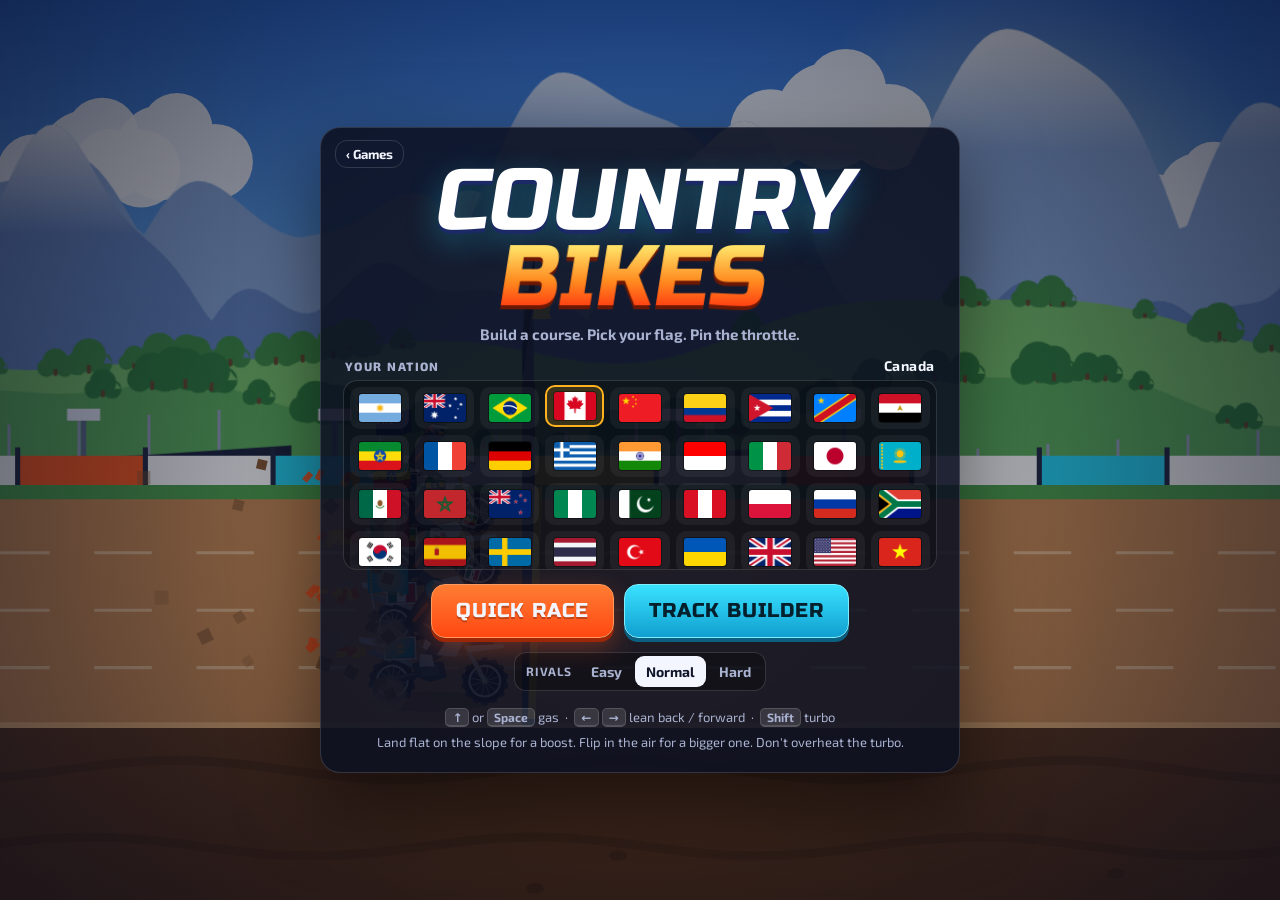
==== countrybikes/index.html @ b252766f "Add Country Bikes: build-your-own-course motocross racer New arcade game at /countrybikes, linked fr" ====
<!doctype html>
<html lang="en">
<head>
<meta charset="utf-8">
<meta name="viewport" content="width=device-width, initial-scale=1, viewport-fit=cover, user-scalable=no">
<title>Country Bikes</title>
<link rel="preconnect" href="https://fonts.googleapis.com">
<link rel="preconnect" href="https://fonts.gstatic.com" crossorigin>
<link href="https://fonts.googleapis.com/css2?family=Russo+One&family=Exo+2:wght@500;700;800&display=swap" rel="stylesheet">
<style>
:root{
  --ink:#f4f6ff; --muted:#a9b2d0; --panel:rgba(12,16,34,.88); --panel2:rgba(255,255,255,.07); --line:rgba(255,255,255,.14);
  --hot:#ff5a1f; --hot2:#ffb21e; --cyan:#26d6f5; --good:#39e08a; --bad:#ff4d6d;
  --display:'Russo One',Impact,'Arial Black',sans-serif; --body:'Exo 2',system-ui,-apple-system,'Segoe UI',sans-serif;
  color-scheme:dark;
}
*{box-sizing:border-box}
html,body{margin:0;height:100%;overflow:hidden;background:#0b1020;color:var(--ink);font-family:var(--body);
  -webkit-user-select:none;user-select:none;-webkit-tap-highlight-color:transparent;touch-action:none}
#game{position:fixed;left:0;top:0;width:100%;height:100%;display:block}
[hidden]{display:none!important}
button{font-family:inherit;color:inherit}
button:focus-visible,a:focus-visible,select:focus-visible{outline:3px solid var(--cyan);outline-offset:2px}
.screen{position:fixed;inset:0;z-index:10;display:flex;align-items:center;justify-content:center;
  padding:max(12px,env(safe-area-inset-top)) 12px max(12px,env(safe-area-inset-bottom))}
.card{background:var(--panel);border:1px solid var(--line);border-radius:20px;box-shadow:0 30px 80px rgba(0,0,0,.55)}
.btn{font:700 15px/1.1 var(--body);background:var(--panel2);border:1px solid var(--line);border-radius:12px;padding:10px 16px;
  cursor:pointer;transition:transform .08s ease,background .15s ease;white-space:nowrap;color:var(--ink);text-decoration:none;display:inline-flex;align-items:center;justify-content:center;gap:6px}
.btn:hover{background:rgba(255,255,255,.13)}
.btn:active{transform:translateY(2px)}
.btn:disabled{opacity:.4;cursor:default;transform:none}
.btn.hot{background:linear-gradient(180deg,#ff7d33,#ff4712);border-color:#ff9a5c;box-shadow:0 4px 0 #9c2608,0 10px 26px rgba(255,90,31,.35);
  font-family:var(--display);font-weight:400;letter-spacing:.05em;text-transform:uppercase;text-shadow:0 2px 0 rgba(0,0,0,.25)}
.btn.hot:active{box-shadow:0 1px 0 #9c2608}
.btn.cyan{background:linear-gradient(180deg,#39e2ff,#119fd0);border-color:#7feeff;box-shadow:0 4px 0 #0b5f80;font-family:var(--display);font-weight:400;letter-spacing:.05em;text-transform:uppercase;color:#04202c}
.btn.big{font-size:20px;padding:15px 24px;border-radius:14px}
.btn.ghost{background:transparent}
.seg{display:inline-flex;background:rgba(0,0,0,.3);border:1px solid var(--line);border-radius:12px;padding:3px;gap:2px;align-items:center}
.seg span{font-size:12px;color:var(--muted);padding:0 6px 0 8px;font-weight:700;text-transform:uppercase;letter-spacing:.08em}
.seg button{background:transparent;border:0;border-radius:9px;padding:7px 11px;font-weight:700;font-size:14px;cursor:pointer;color:var(--muted)}
.seg button[aria-pressed="true"]{background:var(--ink);color:#10152a}
kbd{font:700 12px var(--body);background:rgba(255,255,255,.12);border:1px solid var(--line);border-bottom-width:2px;border-radius:5px;padding:1px 6px}

/* ---------- title ---------- */
#title{background:radial-gradient(ellipse at 50% 60%,rgba(8,12,30,.15),rgba(8,12,30,.6))}
.tcard{width:min(640px,100%);max-height:100%;overflow:auto;padding:22px 22px 18px;position:relative}
.home{position:absolute;left:14px;top:12px;font-size:13px;padding:6px 10px}
.logo{font-family:var(--display);font-size:clamp(44px,10vw,86px);line-height:.88;transform:skew(-9deg);text-align:center;margin:14px 0 4px}
.logo .l1{display:block;color:#fff;text-shadow:0 4px 0 #1b2a66,0 10px 30px rgba(38,214,245,.35)}
.logo .l2{display:block;background:linear-gradient(180deg,#ffe066 10%,#ff8a1f 55%,#ff3d12 90%);-webkit-background-clip:text;background-clip:text;color:transparent;
  filter:drop-shadow(0 4px 0 #6d1804)}
.sub{text-align:center;color:var(--muted);font-weight:700;margin:10px 0 14px;font-size:15px}
.lbl{display:flex;justify-content:space-between;align-items:baseline;font-size:12px;letter-spacing:.12em;text-transform:uppercase;color:var(--muted);font-weight:800;margin:6px 2px}
.lbl b{color:var(--ink);letter-spacing:.04em;font-size:14px;text-transform:none}
.nations{display:grid;grid-template-columns:repeat(auto-fill,minmax(54px,1fr));gap:6px;max-height:min(24vh,190px);overflow:auto;padding:6px;
  background:rgba(0,0,0,.28);border-radius:14px;border:1px solid var(--line)}
.nat{border:2px solid transparent;background:rgba(255,255,255,.05);border-radius:10px;padding:5px 0;cursor:pointer;display:grid;place-items:center}
.nat img{width:42px;height:28px;border-radius:3px;box-shadow:0 0 0 1px rgba(0,0,0,.4);display:block}
.nat[aria-pressed="true"]{border-color:var(--hot2);background:rgba(255,178,30,.18);transform:translateY(-2px)}
.row{display:flex;gap:10px;justify-content:center;flex-wrap:wrap;margin-top:14px;align-items:center}
.keys{text-align:center;color:var(--muted);font-size:13px;margin:14px 0 0;line-height:1.9}

/* ---------- editor ---------- */
#editor{background:linear-gradient(180deg,#0e1430,#0a0e22);display:flex;flex-direction:column;align-items:stretch;justify-content:flex-start;gap:10px}
.ed-top{display:flex;align-items:center;gap:10px;flex-wrap:wrap}
.ed-top h2{font-family:var(--display);font-weight:400;font-size:22px;margin:0 6px;transform:skew(-8deg);letter-spacing:.03em}
.spacer{flex:1}
.ed-view{position:relative;border-radius:16px;overflow:hidden;border:1px solid var(--line);flex:0 0 auto;height:clamp(150px,34vh,300px);background:#10183a}
#edCanvas{width:100%;height:100%;display:block;touch-action:none;cursor:grab}
.ed-info{position:absolute;left:10px;bottom:8px;right:10px;font-size:13px;color:#dfe6ff;font-weight:700;text-shadow:0 1px 2px #000;pointer-events:none}
.ed-tools{display:flex;gap:8px;flex-wrap:wrap;align-items:center}
.ed-tools .btn{padding:8px 12px;font-size:14px}
.ed-tools select{font:700 14px var(--body);background:#1a2246;color:var(--ink);border:1px solid var(--line);border-radius:12px;padding:8px 10px}
.palette{flex:1;overflow:auto;display:grid;grid-template-columns:repeat(auto-fill,minmax(122px,1fr));gap:8px;align-content:start;padding-bottom:8px}
.pc{background:rgba(255,255,255,.05);border:1px solid var(--line);border-radius:14px;padding:6px 6px 8px;cursor:pointer;text-align:left;display:flex;flex-direction:column;gap:3px;transition:transform .08s,background .15s}
.pc:hover{background:rgba(255,255,255,.1)}
.pc:active{transform:scale(.97)}
.pc:disabled{opacity:.35;cursor:not-allowed}
.pc canvas{width:100%;height:52px;border-radius:9px;background:linear-gradient(180deg,#6cc3ff,#bfe6ff);display:block}
.pc b{font-size:14px;margin-left:3px}
.pc i{font-style:normal;font-size:11px;color:var(--muted);margin-left:3px;font-weight:700;text-transform:uppercase;letter-spacing:.06em}
.pc i.warn{color:var(--hot2)}

/* ---------- HUD ---------- */
#hud{position:fixed;inset:0;z-index:5;pointer-events:none;font-family:var(--display)}
.hud-l{position:absolute;left:max(14px,env(safe-area-inset-left));top:max(10px,env(safe-area-inset-top));text-shadow:0 3px 0 rgba(0,0,0,.35)}
.pos{font-size:54px;line-height:.9;transform:skew(-8deg);color:#fff}
.pos sup{font-size:24px;margin-left:2px}
.pos small{font-size:20px;color:#dfe6ff;margin-left:4px}
.lapt{font-size:16px;color:var(--hot2);margin-top:4px;letter-spacing:.06em}
.time{font-size:22px;color:#fff;font-variant-numeric:tabular-nums;margin-top:2px}
.hud-c{position:absolute;left:50%;transform:translateX(-50%);top:max(14px,env(safe-area-inset-top));width:min(46vw,520px)}
.prog{position:relative;height:10px;border-radius:999px;background:rgba(0,0,0,.35);box-shadow:inset 0 0 0 2px rgba(255,255,255,.35)}
.prog i{position:absolute;top:50%;width:26px;height:18px;margin:-9px 0 0 -13px;border-radius:3px;box-shadow:0 0 0 2px #fff,0 3px 6px rgba(0,0,0,.4);background-size:cover}
.prog i.me{width:32px;height:22px;margin:-11px 0 0 -16px;box-shadow:0 0 0 3px var(--hot2),0 3px 8px rgba(0,0,0,.5);z-index:2}
.prog .lapmk{position:absolute;top:-4px;bottom:-4px;width:2px;background:rgba(255,255,255,.55)}
.hud-r{position:absolute;right:max(12px,env(safe-area-inset-right));top:max(10px,env(safe-area-inset-top));display:flex;gap:8px;pointer-events:auto}
.ibtn{width:46px;height:46px;border-radius:14px;border:1px solid var(--line);background:rgba(10,14,30,.6);font:400 18px var(--display);cursor:pointer;display:grid;place-items:center}
.hud-b{position:absolute;left:50%;transform:translateX(-50%);bottom:max(12px,env(safe-area-inset-bottom));display:flex;gap:16px;align-items:flex-end;text-shadow:0 3px 0 rgba(0,0,0,.35)}
.speed{font-size:16px;color:#dfe6ff;text-align:right;min-width:120px}
.speed b{font-size:40px;color:#fff;font-weight:400;font-variant-numeric:tabular-nums}
.heat{width:170px;padding-bottom:8px}
.heat span{font-size:12px;letter-spacing:.12em;color:#dfe6ff}
.heat .bar{height:12px;border-radius:999px;background:rgba(0,0,0,.4);box-shadow:inset 0 0 0 2px rgba(255,255,255,.3);overflow:hidden;margin-top:3px}
.heat .bar i{display:block;height:100%;width:0;background:linear-gradient(90deg,#39e08a,#ffd23f 60%,#ff3d12);border-radius:999px}
.heat.hot span{color:var(--bad)}
#touch{position:fixed;inset:0;z-index:6;pointer-events:none}
#touch .tl,#touch .tr{position:absolute;bottom:max(16px,env(safe-area-inset-bottom));display:flex;gap:12px;pointer-events:auto}
#touch .tl{left:max(14px,env(safe-area-inset-left))}
#touch .tr{right:max(14px,env(safe-area-inset-right));align-items:flex-end}
.tbtn{width:78px;height:78px;border-radius:50%;border:2px solid rgba(255,255,255,.4);background:rgba(10,14,30,.45);font:400 26px var(--display);color:#fff;
  touch-action:none;display:grid;place-items:center;-webkit-user-select:none;user-select:none}
.tbtn.on{background:rgba(255,255,255,.3);transform:scale(.95)}
.tbtn.gas{width:104px;height:104px;background:rgba(255,90,31,.55);border-color:#ffb58f;font-size:20px}
.tbtn.turbo{font-size:13px;background:rgba(38,214,245,.35);border-color:#9ef0ff}
.tbtn.gas.on{background:rgba(255,90,31,.85)}
@media (max-width:640px){body.touch .hud-b{bottom:auto;top:calc(max(10px,env(safe-area-inset-top)) + 96px)}}
#count{position:fixed;inset:0;z-index:7;display:grid;place-items:center;pointer-events:none}
#count .lights{display:flex;gap:14px;padding:14px 18px;border-radius:20px;background:rgba(8,10,20,.75);border:2px solid rgba(255,255,255,.2)}
#count .lights i{width:46px;height:46px;border-radius:50%;background:#2a1010;box-shadow:inset 0 -6px 0 rgba(0,0,0,.35)}
#count .lights i.r{background:#ff3140;box-shadow:0 0 26px #ff3140,inset 0 -6px 0 rgba(0,0,0,.2)}
#count .lights i.g{background:#39ff7a;box-shadow:0 0 30px #39ff7a,inset 0 -6px 0 rgba(0,0,0,.2)}
#count .go{font-family:var(--display);font-size:clamp(70px,16vw,150px);color:#fff;transform:skew(-9deg);text-shadow:0 6px 0 #0a7a39,0 0 40px rgba(57,255,122,.6);animation:pop .9s ease forwards}
@keyframes pop{0%{transform:skew(-9deg) scale(.5);opacity:0}20%{transform:skew(-9deg) scale(1.15);opacity:1}70%{opacity:1}100%{transform:skew(-9deg) scale(1.3);opacity:0}}
#toast{position:fixed;left:50%;top:26%;z-index:8;transform:translate(-50%,-50%);pointer-events:none;text-align:center;font-family:var(--display)}
#toast div{font-size:clamp(26px,5vw,44px);transform:skew(-9deg);color:#fff;text-shadow:0 4px 0 rgba(0,0,0,.35);animation:toast 1.5s ease forwards;white-space:nowrap}
#toast div small{display:block;font-size:.5em;color:var(--hot2)}
@keyframes toast{0%{opacity:0;transform:skew(-9deg) translateY(16px) scale(.8)}12%{opacity:1;transform:skew(-9deg) translateY(0) scale(1.06)}20%{transform:skew(-9deg) scale(1)}75%{opacity:1}100%{opacity:0;transform:skew(-9deg) translateY(-24px)}}
#msg{position:fixed;left:50%;bottom:max(18px,env(safe-area-inset-bottom));transform:translateX(-50%);z-index:30;background:rgba(10,14,30,.92);border:1px solid var(--line);border-radius:12px;padding:10px 16px;font-weight:700;font-size:14px;pointer-events:none;opacity:0;transition:opacity .2s;max-width:92vw;text-align:center}
#msg.show{opacity:1}

/* ---------- results / pause ---------- */
#results,#pause{background:rgba(6,9,22,.55)}
.rcard{width:min(520px,100%);padding:20px;max-height:100%;overflow:auto}
.rcard h2{font-family:var(--display);font-weight:400;font-size:clamp(34px,7vw,52px);margin:4px 0 2px;text-align:center;transform:skew(-9deg)}
.rcard .rs{text-align:center;color:var(--muted);font-weight:700;margin:0 0 12px}
.rl{list-style:none;margin:0;padding:0;display:flex;flex-direction:column;gap:6px}
.rl li{display:grid;grid-template-columns:40px 48px 1fr auto;gap:10px;align-items:center;padding:8px 12px;border-radius:12px;background:rgba(255,255,255,.05);font-weight:700}
.rl li.me{background:rgba(255,178,30,.18);box-shadow:inset 0 0 0 2px var(--hot2)}
.rl .p{font-family:var(--display);font-size:24px;text-align:center}
.rl img{width:44px;height:29px;border-radius:3px}
.rl .t{font-variant-numeric:tabular-nums;color:#dfe6ff}
.best{text-align:center;margin-top:10px;color:var(--hot2);font-weight:800}
.rotate{position:fixed;left:50%;top:40%;transform:translate(-50%,-50%);z-index:4;background:rgba(10,14,30,.8);padding:10px 14px;border-radius:12px;font-weight:700;font-size:14px;pointer-events:none;animation:fade 5s ease forwards}
@keyframes fade{0%,70%{opacity:1}100%{opacity:0}}
@media (max-width:640px){
  .pos{font-size:40px} .time{font-size:17px} .speed b{font-size:28px} .speed{min-width:80px;font-size:13px} .heat{width:110px}
  .hud-c{width:40vw}
  .tbtn{width:66px;height:66px;font-size:22px} .tbtn.gas{width:88px;height:88px}
}
@media (prefers-reduced-motion:reduce){#toast div,#count .go{animation-duration:.01s}}
@media (max-height:520px){
  #editor{gap:6px}
  .ed-top .btn{padding:7px 12px;font-size:14px} .ed-top h2{font-size:17px} .seg button{padding:5px 9px}
  .ed-view{height:118px}
  .ed-tools{flex-wrap:nowrap;overflow-x:auto;scrollbar-width:none} .ed-tools .btn,.ed-tools select{padding:6px 10px;font-size:13px;flex:0 0 auto} .ed-tools .spacer{display:none}
  .palette{grid-template-columns:repeat(auto-fill,minmax(104px,1fr));gap:6px} .pc canvas{height:36px} .pc b{font-size:13px}
  .tcard{padding:14px 16px} .logo{font-size:48px;margin-top:4px} .sub{margin:6px 0 8px} .nations{max-height:92px} .row{margin-top:10px} .btn.big{font-size:17px;padding:11px 18px} .keys{display:none}
}
</style>
</head>
<body>
<canvas id="game" aria-label="Country Bikes race view"></canvas>

<div id="title" class="screen">
  <div class="tcard card">
    <a class="btn ghost home" href="../">‹ Games</a>
    <div class="logo"><span class="l1">COUNTRY</span><span class="l2">BIKES</span></div>
    <p class="sub">Build a course. Pick your flag. Pin the throttle.</p>
    <div class="lbl">Your nation <b id="natName"></b></div>
    <div class="nations" id="natGrid" role="group" aria-label="Choose your nation"></div>
    <div class="row">
      <button class="btn hot big" id="bQuick">Quick race</button>
      <button class="btn cyan big" id="bBuild">Track builder</button>
    </div>
    <div class="row">
      <div class="seg" id="diffSeg" role="group" aria-label="Rival skill"><span>Rivals</span><button data-v="0">Easy</button><button data-v="1">Normal</button><button data-v="2">Hard</button></div>
      <button class="btn" id="bShared" hidden>Race shared track</button>
    </div>
    <p class="keys"><kbd>↑</kbd> or <kbd>Space</kbd> gas &nbsp;·&nbsp; <kbd>←</kbd> <kbd>→</kbd> lean back / forward &nbsp;·&nbsp; <kbd>Shift</kbd> turbo<br>Land flat on the slope for a boost. Flip in the air for a bigger one. Don't overheat the turbo.</p>
  </div>
</div>

<div id="editor" class="screen" hidden>
  <div class="ed-top">
    <button class="btn" id="edBack">‹ Menu</button>
    <h2>TRACK BUILDER</h2>
    <div class="spacer"></div>
    <div class="seg" id="lapSeg" role="group" aria-label="Laps"><span>Laps</span><button data-v="1">1</button><button data-v="2">2</button><button data-v="3">3</button></div>
    <button class="btn hot" id="edRace">Race ▶</button>
  </div>
  <div class="ed-view"><canvas id="edCanvas" aria-label="Track preview. Tap a piece to select it."></canvas><div class="ed-info" id="edInfo"></div></div>
  <div class="ed-tools">
    <button class="btn" id="tL" aria-label="Move piece left">◀ Move</button>
    <button class="btn" id="tR" aria-label="Move piece right">Move ▶</button>
    <button class="btn" id="tDup">Duplicate</button>
    <button class="btn" id="tDel">Delete</button>
    <button class="btn" id="tClear">Clear</button>
    <div class="spacer"></div>
    <select id="tPreset" aria-label="Load a preset track"><option value="">Load preset…</option></select>
    <button class="btn" id="tRand">🎲 Random</button>
    <button class="btn" id="tShare">🔗 Share</button>
  </div>
  <div class="palette" id="palette" aria-label="Track pieces. Tap to add."></div>
</div>

<div id="hud" hidden>
  <div class="hud-l">
    <div class="pos"><b id="hPos">1</b><sup id="hSuf">st</sup><small>/4</small></div>
    <div class="lapt" id="hLap">LAP 1/2</div>
    <div class="time" id="hTime">0:00.00</div>
  </div>
  <div class="hud-c"><div class="prog" id="hProg"></div></div>
  <div class="hud-r">
    <button class="ibtn" id="bMusic" aria-label="Music on or off">♪</button>
    <button class="ibtn" id="bPause" aria-label="Pause">II</button>
  </div>
  <div class="hud-b">
    <div class="speed"><b id="hSpd">0</b> km/h</div>
    <div class="heat" id="hHeatBox"><span id="hHeatTxt">TURBO</span><div class="bar"><i id="hHeat"></i></div></div>
  </div>
</div>
<div id="touch" hidden>
  <div class="tl"><button class="tbtn" data-k="back" aria-label="Lean back">⟲</button><button class="tbtn" data-k="fwd" aria-label="Lean forward">⟳</button></div>
  <div class="tr"><button class="tbtn turbo" data-k="turbo">TURBO</button><button class="tbtn gas" data-k="gas">GAS</button></div>
</div>
<div id="count" hidden></div>
<div id="toast" aria-live="polite"></div>
<div id="msg" role="status"></div>
<div class="rotate" id="rotate" hidden>Turn your phone sideways for a bigger view</div>

<div id="results" class="screen" hidden>
  <div class="rcard card">
    <h2 id="rTitle">1st place!</h2>
    <p class="rs" id="rSub"></p>
    <ol class="rl" id="rList"></ol>
    <div class="best" id="rBest"></div>
    <div class="row">
      <button class="btn hot" id="rAgain">Race again</button>
      <button class="btn cyan" id="rEdit">Edit track</button>
      <button class="btn" id="rNew">New random track</button>
      <button class="btn ghost" id="rMenu">Menu</button>
    </div>
  </div>
</div>
<div id="pause" class="screen" hidden>
  <div class="rcard card">
    <h2>Paused</h2>
    <div class="row">
      <button class="btn hot" id="pResume">Resume</button>
      <button class="btn" id="pRestart">Restart</button>
      <button class="btn cyan" id="pEdit">Edit track</button>
      <button class="btn ghost" id="pMenu">Menu</button>
    </div>
    <p class="keys"><kbd>↑</kbd>/<kbd>Space</kbd> gas · <kbd>←</kbd><kbd>→</kbd> lean · <kbd>Shift</kbd> turbo · <kbd>R</kbd> restart · <kbd>Esc</kbd> pause</p>
  </div>
</div>

<script>
(function(){
'use strict';
const $=s=>document.querySelector(s);
const clamp=(v,a,b)=>v<a?a:v>b?b:v;
const lerp=(a,b,t)=>a+(b-a)*t;
const TAU=Math.PI*2;
const wrapA=a=>{a=(a+Math.PI)%TAU;if(a<0)a+=TAU;return a-Math.PI;};
const smooth=t=>t<=0?0:t>=1?1:t*t*(3-2*t);
function mulberry(a){return function(){a|=0;a=a+0x6D2B79F5|0;let t=Math.imul(a^a>>>15,1|a);t=t+Math.imul(t^t>>>7,61|t)^t;return((t^t>>>14)>>>0)/4294967296;};}
const store={get(k,d){try{const v=localStorage.getItem(k);return v==null?d:JSON.parse(v);}catch(e){return d;}},set(k,v){try{localStorage.setItem(k,JSON.stringify(v));}catch(e){}}};

/* =====================================================================
   FLAGS
   ===================================================================== */
const FW=180, FH=120;
function hs(c,w,h,cols,rat){rat=rat||cols.map(()=>1);const t=rat.reduce((a,b)=>a+b,0);let y=0;cols.forEach((col,i)=>{const hh=h*rat[i]/t;c.fillStyle=col;c.fillRect(0,Math.floor(y),w,Math.ceil(hh)+1);y+=hh;});}
function vs(c,w,h,cols,rat){rat=rat||cols.map(()=>1);const t=rat.reduce((a,b)=>a+b,0);let x=0;cols.forEach((col,i)=>{const ww=w*rat[i]/t;c.fillStyle=col;c.fillRect(Math.floor(x),0,Math.ceil(ww)+1,h);x+=ww;});}
function star(c,cx,cy,r,col,pts=5,inner=0.382,rot=-Math.PI/2){c.beginPath();for(let i=0;i<pts*2;i++){const rr=i%2?r*inner:r;const a=rot+i*Math.PI/pts;c.lineTo(cx+Math.cos(a)*rr,cy+Math.sin(a)*rr);}c.closePath();c.fillStyle=col;c.fill();}
function circ(c,x,y,r,col){c.beginPath();c.arc(x,y,r,0,Math.PI*2);c.fillStyle=col;c.fill();}
function line(c,x1,y1,x2,y2){c.beginPath();c.moveTo(x1,y1);c.lineTo(x2,y2);c.stroke();}
function poly(c,pts,col){c.beginPath();pts.forEach((p,i)=>i?c.lineTo(p[0],p[1]):c.moveTo(p[0],p[1]));c.closePath();c.fillStyle=col;c.fill();}
function pentagram(c,cx,cy,r,col,lw){const v=[];for(let k=0;k<5;k++){const a=-Math.PI/2+k*2*Math.PI/5;v.push([cx+Math.cos(a)*r,cy+Math.sin(a)*r]);}c.beginPath();[0,2,4,1,3].forEach((i,j)=>j?c.lineTo(v[i][0],v[i][1]):c.moveTo(v[i][0],v[i][1]));c.closePath();c.strokeStyle=col;c.lineWidth=lw;c.lineJoin='miter';c.stroke();}
function uj(c,w,h){
  c.save();c.beginPath();c.rect(0,0,w,h);c.clip();
  c.fillStyle='#012169';c.fillRect(0,0,w,h);c.lineCap='butt';
  c.strokeStyle='#fff';c.lineWidth=h*0.2;line(c,0,0,w,h);line(c,w,0,0,h);
  c.strokeStyle='#c8102e';c.lineWidth=h*0.067;line(c,0,0,w,h);line(c,w,0,0,h);
  c.fillStyle='#fff';c.fillRect(w/2-h/6,0,h/3,h);c.fillRect(0,h/2-h/6,w,h/3);
  c.fillStyle='#c8102e';c.fillRect(w/2-h/10,0,h/5,h);c.fillRect(0,h/2-h/10,w,h/5);
  c.restore();
}
const MAPLE=[[0,-1],[.12,-.78],[.28,-.84],[.22,-.4],[.44,-.62],[.5,-.5],[.72,-.56],[.64,-.3],[.86,-.22],[.5,.12],[.58,.3],[.08,.24],[.06,.7],[-.06,.7],[-.08,.24],[-.58,.3],[-.5,.12],[-.86,-.22],[-.64,-.3],[-.72,-.56],[-.5,-.5],[-.44,-.62],[-.22,-.4],[-.28,-.84],[-.12,-.78]];
const FLAGS={
  ca:(c,w,h)=>{vs(c,w,h,['#d80621','#fff','#d80621'],[1,2,1]);poly(c,MAPLE.map(p=>[w/2+p[0]*h*.36,h*.5+p[1]*h*.36]),'#d80621');},
  us:(c,w,h)=>{for(let i=0;i<13;i++){c.fillStyle=i%2?'#fff':'#b22234';c.fillRect(0,Math.floor(i*h/13),w,Math.ceil(h/13)+1);}
    const cw=w*.4,ch=h*7/13;c.fillStyle='#3c3b6e';c.fillRect(0,0,cw,ch);
    for(let r=0;r<9;r++){const n=r%2?5:6;for(let k=0;k<n;k++){const x=cw*((r%2?k+1:k+.5)/6);const y=ch*(r+1)/10;star(c,x,y,2.6,'#fff');}}},
  mx:(c,w,h)=>{vs(c,w,h,['#006847','#fff','#ce1126']);c.fillStyle='#8c5a2b';c.beginPath();c.ellipse(w/2,h*.47,h*.09,h*.11,0,0,Math.PI*2);c.fill();
    c.strokeStyle='#2e7d32';c.lineWidth=4;c.beginPath();c.arc(w/2,h*.48,h*.16,.15*Math.PI,.85*Math.PI);c.stroke();},
  cu:(c,w,h)=>{for(let i=0;i<5;i++){c.fillStyle=i%2?'#fff':'#002a8f';c.fillRect(0,Math.floor(i*h/5),w,Math.ceil(h/5)+1);}
    poly(c,[[0,0],[h*.866,h/2],[0,h]],'#cf142b');star(c,h*.29,h/2,h*.13,'#fff');},
  co:(c,w,h)=>hs(c,w,h,['#fcd116','#003893','#ce1126'],[2,1,1]),
  pe:(c,w,h)=>vs(c,w,h,['#d91023','#fff','#d91023']),
  br:(c,w,h)=>{c.fillStyle='#009c3b';c.fillRect(0,0,w,h);poly(c,[[w*.085,h/2],[w/2,h*.1],[w*.915,h/2],[w/2,h*.9]],'#ffdf00');
    circ(c,w/2,h/2,h*.25,'#002776');c.save();c.beginPath();c.arc(w/2,h/2,h*.25,0,Math.PI*2);c.clip();
    c.strokeStyle='#fff';c.lineWidth=h*.045;c.beginPath();c.arc(w/2-h*.08,h,h*.58,0,Math.PI*2);c.stroke();
    [[.45,.62],[.52,.7],[.58,.6],[.48,.75],[.55,.8]].forEach(p=>circ(c,w*p[0],h*p[1],1.6,'#fff'));c.restore();},
  ar:(c,w,h)=>{hs(c,w,h,['#74acdf','#fff','#74acdf']);c.strokeStyle='#f6b40e';c.lineWidth=2;
    for(let k=0;k<16;k++){const a=k*Math.PI/8;line(c,w/2+Math.cos(a)*h*.07,h/2+Math.sin(a)*h*.07,w/2+Math.cos(a)*h*.13,h/2+Math.sin(a)*h*.13);}
    circ(c,w/2,h/2,h*.075,'#f6b40e');},
  gb:(c,w,h)=>uj(c,w,h),
  se:(c,w,h)=>{c.fillStyle='#006aa7';c.fillRect(0,0,w,h);c.fillStyle='#fecc00';c.fillRect(w*5/16,0,w*2/16,h);c.fillRect(0,h*.4,w,h*.2);},
  fr:(c,w,h)=>vs(c,w,h,['#0055a4','#fff','#ef4135']),
  de:(c,w,h)=>hs(c,w,h,['#000','#dd0000','#ffce00']),
  pl:(c,w,h)=>hs(c,w,h,['#fff','#dc143c']),
  es:(c,w,h)=>{hs(c,w,h,['#aa151b','#f1bf00','#aa151b'],[1,2,1]);
    c.fillStyle='#ad1519';c.strokeStyle='#c8a02a';c.lineWidth=2;c.beginPath();c.roundRect?c.roundRect(w*.25,h*.38,h*.16,h*.24,5):c.rect(w*.25,h*.38,h*.16,h*.24);c.fill();c.stroke();
    c.fillStyle='#c8a02a';c.fillRect(w*.25+2,h*.31,h*.16-4,h*.06);},
  it:(c,w,h)=>vs(c,w,h,['#009246','#fff','#ce2b37']),
  gr:(c,w,h)=>{for(let i=0;i<9;i++){c.fillStyle=i%2?'#fff':'#0d5eaf';c.fillRect(0,Math.floor(i*h/9),w,Math.ceil(h/9)+1);}
    const s=h*5/9;c.fillStyle='#0d5eaf';c.fillRect(0,0,s,s);c.fillStyle='#fff';c.fillRect(s*.4,0,s*.2,s);c.fillRect(0,s*.4,s,s*.2);},
  ua:(c,w,h)=>hs(c,w,h,['#0057b7','#ffd700']),
  ma:(c,w,h)=>{c.fillStyle='#c1272d';c.fillRect(0,0,w,h);pentagram(c,w/2,h*.52,h*.26,'#006233',h*.045);},
  eg:(c,w,h)=>{hs(c,w,h,['#ce1126','#fff','#000']);const cx=w/2,cy=h/2;poly(c,[[cx,cy-h*.11],[cx+h*.1,cy+h*.1],[cx,cy+h*.05],[cx-h*.1,cy+h*.1]],'#c09300');},
  ng:(c,w,h)=>vs(c,w,h,['#008751','#fff','#008751']),
  et:(c,w,h)=>{hs(c,w,h,['#078930','#fcdd09','#da121a']);circ(c,w/2,h/2,h*.22,'#0f47af');pentagram(c,w/2,h*.52,h*.15,'#fcdd09',h*.03);},
  cd:(c,w,h)=>{c.fillStyle='#007fff';c.fillRect(0,0,w,h);const d=Math.hypot(w,h);c.save();c.translate(0,h);c.rotate(-Math.atan2(h,w));
    c.fillStyle='#f7d618';c.fillRect(-10,-h*.17,d+20,h*.34);c.fillStyle='#ce1021';c.fillRect(-10,-h*.12,d+20,h*.24);c.restore();star(c,w*.17,h*.24,h*.14,'#f7d618');},
  za:(c,w,h)=>{c.fillStyle='#e03c31';c.fillRect(0,0,w,h/2);c.fillStyle='#001489';c.fillRect(0,h/2,w,h/2);
    const jx=w*.42;c.lineJoin='round';c.lineCap='round';
    const yp=()=>{c.beginPath();c.moveTo(-6,-4);c.lineTo(jx,h/2);c.lineTo(w+20,h/2);c.moveTo(-6,h+4);c.lineTo(jx,h/2);};
    c.strokeStyle='#fff';c.lineWidth=h/3;yp();c.stroke();c.strokeStyle='#007749';c.lineWidth=h/5;yp();c.stroke();
    poly(c,[[0,h*.14],[w*.3,h/2],[0,h*.86]],'#ffb612');poly(c,[[0,h*.23],[w*.24,h/2],[0,h*.77]],'#000');},
  tr:(c,w,h)=>{c.fillStyle='#e30a17';c.fillRect(0,0,w,h);circ(c,w*.36,h/2,h*.25,'#fff');circ(c,w*.4,h/2,h*.2,'#e30a17');star(c,w*.53,h/2,h*.11,'#fff',5,.382,Math.PI);},
  ru:(c,w,h)=>hs(c,w,h,['#fff','#0039a6','#d52b1e']),
  kz:(c,w,h)=>{c.fillStyle='#00afca';c.fillRect(0,0,w,h);c.strokeStyle='#fec50c';c.lineWidth=2;
    for(let k=0;k<24;k++){const a=k*Math.PI/12;line(c,w/2+Math.cos(a)*h*.15,h*.42+Math.sin(a)*h*.15,w/2+Math.cos(a)*h*.21,h*.42+Math.sin(a)*h*.21);}
    circ(c,w/2,h*.42,h*.13,'#fec50c');c.fillStyle='#fec50c';c.beginPath();c.ellipse(w/2,h*.7,h*.24,h*.05,0,0,Math.PI*2);c.fill();
    for(let y=6;y<h;y+=14){poly(c,[[w*.07,y],[w*.1,y+6],[w*.07,y+12],[w*.04,y+6]],'#fec50c');}},
  pk:(c,w,h)=>{c.fillStyle='#fff';c.fillRect(0,0,w/4,h);c.fillStyle='#01411c';c.fillRect(w/4,0,w*.75,h);
    circ(c,w*.625,h/2,h*.3,'#fff');circ(c,w*.66,h*.44,h*.265,'#01411c');star(c,w*.71,h*.35,h*.09,'#fff',5,.382,-Math.PI/2-.6);},
  in:(c,w,h)=>{hs(c,w,h,['#ff9933','#fff','#138808']);c.strokeStyle='#000080';c.lineWidth=2.4;c.beginPath();c.arc(w/2,h/2,h*.13,0,Math.PI*2);c.stroke();
    c.lineWidth=1;for(let k=0;k<24;k++){const a=k*Math.PI/12;line(c,w/2,h/2,w/2+Math.cos(a)*h*.13,h/2+Math.sin(a)*h*.13);}},
  cn:(c,w,h)=>{c.fillStyle='#ee1c25';c.fillRect(0,0,w,h);star(c,w*.167,h*.25,h*.15,'#ffde00');
    [[.333,.1],[.4,.2],[.4,.35],[.333,.45]].forEach(p=>star(c,w*p[0],h*p[1],h*.05,'#ffde00',5,.382,Math.atan2(h*.25-h*p[1],w*.167-w*p[0])));},
  kr:(c,w,h)=>{c.fillStyle='#fff';c.fillRect(0,0,w,h);const cx=w/2,cy=h/2,r=h*.25;
    c.save();c.translate(cx,cy);c.rotate(Math.atan2(2,3));
    circ(c,0,0,r,'#003478');c.fillStyle='#c60c30';c.beginPath();c.arc(0,0,r,Math.PI,0);c.fill();
    circ(c,-r/2,0,r/2,'#c60c30');circ(c,r/2,0,r/2,'#003478');c.restore();
    const pats=[[[-1,-1],[1,1,1]],[[1,-1],[0,1,0]],[[-1,1],[1,0,1]],[[1,1],[0,0,0]]];
    const L=h*.2,t=h*.035,gap=t*.65,dl=Math.hypot(w,h);
    pats.forEach(([d,p])=>{const dx=d[0]*w/dl,dy=d[1]*h/dl;c.save();c.translate(cx+dx*h*.43,cy+dy*h*.43);c.rotate(Math.atan2(dy,dx)+Math.PI/2);c.fillStyle='#000';
      p.forEach((solid,i)=>{const y=(i-1)*(t+gap)-t/2;if(solid)c.fillRect(-L/2,y,L,t);else{c.fillRect(-L/2,y,L/2-t*.4,t);c.fillRect(t*.4,y,L/2-t*.4,t);}});c.restore();});},
  jp:(c,w,h)=>{c.fillStyle='#fff';c.fillRect(0,0,w,h);circ(c,w/2,h/2,h*.3,'#bc002d');},
  th:(c,w,h)=>hs(c,w,h,['#a51931','#f4f5f8','#2d2a4a','#f4f5f8','#a51931'],[1,1,2,1,1]),
  vn:(c,w,h)=>{c.fillStyle='#da251d';c.fillRect(0,0,w,h);star(c,w/2,h/2,h*.3,'#ffff00');},
  id:(c,w,h)=>hs(c,w,h,['#ff0000','#fff']),
  au:(c,w,h)=>{c.fillStyle='#012169';c.fillRect(0,0,w,h);uj(c,w/2,h/2);star(c,w/4,h*.75,h*.15,'#fff',7,.44);
    [[.75,.84],[.62,.42],[.75,.17],[.88,.37]].forEach(p=>star(c,w*p[0],h*p[1],h*.07,'#fff',7,.44));star(c,w*.81,h*.53,h*.037,'#fff');},
  nz:(c,w,h)=>{c.fillStyle='#012169';c.fillRect(0,0,w,h);uj(c,w/2,h/2);
    [[.75,.8,.075],[.64,.42,.065],[.75,.2,.06],[.86,.37,.065]].forEach(p=>{star(c,w*p[0],h*p[1],h*p[2]+2.2,'#fff');star(c,w*p[0],h*p[1],h*p[2],'#c8102e');});},
};
const NATIONS=[['ar','Argentina'],['au','Australia'],['br','Brazil'],['ca','Canada'],['cn','China'],['co','Colombia'],['cu','Cuba'],['cd','DR Congo'],
 ['eg','Egypt'],['et','Ethiopia'],['fr','France'],['de','Germany'],['gr','Greece'],['in','India'],['id','Indonesia'],['it','Italy'],['jp','Japan'],
 ['kz','Kazakhstan'],['mx','Mexico'],['ma','Morocco'],['nz','New Zealand'],['ng','Nigeria'],['pk','Pakistan'],['pe','Peru'],['pl','Poland'],['ru','Russia'],
 ['za','South Africa'],['kr','South Korea'],['es','Spain'],['se','Sweden'],['th','Thailand'],['tr','Turkey'],['ua','Ukraine'],['gb','United Kingdom'],
 ['us','United States'],['vn','Vietnam']];
const NAT_NAME=Object.fromEntries(NATIONS);
const flagCache={}, flagURLs={};
function flagImg(id){if(flagCache[id])return flagCache[id];const cv=document.createElement('canvas');cv.width=FW;cv.height=FH;FLAGS[id](cv.getContext('2d'),FW,FH);return flagCache[id]=cv;}
function flagURL(id){return flagURLs[id]||(flagURLs[id]=flagImg(id).toDataURL());}

/* =====================================================================
   TRACK PIECES & BUILDER  (units: metres, y up)
   ===================================================================== */
const LANE_W=3.6, LANE_Y=[0.35,1.25,2.15,3.05], LOOP_K=0.34, HMIN=-4, HMAX=8, MAX_PIECES=40;
function rampUp(H,deg){const L=2*H/Math.tan(deg*Math.PI/180);return [L,u=>H*(u/L)*(u/L)];}
class Builder{
  constructor(){this.pts=[{x:0,y:0}];this.attr=[];this.base=[{x:0,y:0}];this.x=0;this.h=0;this.hz=[];this.loops=[];this.piece=-1;this.post=null;this.loopN=0;}
  pt(x,y,surf,gate,phase,isLoop){this.pts.push({x,y});this.attr.push({surf:surf||'dirt',gate:gate||null,phase:phase||0,piece:this.piece,loop:!!isLoop});if(!isLoop)this.base.push({x,y});}
  run(len,f,surf,step){
    step=step||0.5;const n=Math.max(1,Math.ceil(len/step)),x0=this.x,h=this.h;const fn=typeof f==='function'?f:()=>(f||0);
    for(let k=1;k<=n;k++){const u=len*k/n,x=x0+u;const gate=this.post&&x<=this.post.end?{id:this.post.id,k:'P'}:null;this.pt(x,h+fn(u),surf,gate);}
    this.x=x0+len;
  }
}
function tableFn(H,up,top,down){return u=>u<up?H*smooth(u/up):u<up+top?H:u<up+top+down?H*(1-smooth((u-up-top)/down)):0;}
const PIECES=[
 {c:'F',name:'Flat',tag:'Breather',b:B=>B.run(12,0)},
 {c:'K',name:'Kicker',tag:'Small air',b:B=>{const[L,f]=rampUp(1.2,20);B.run(L,f,'kick');B.run(3,u=>1.2*(1-smooth(u/3)));B.run(4,0);}},
 {c:'B',name:'Big Ramp',tag:'Big air',b:B=>{const[L,f]=rampUp(2.6,27);B.run(L,f,'kick');B.run(4.5,u=>2.6*(1-smooth(u/4.5)));B.run(18,0);}},
 {c:'T',name:'Tabletop',tag:'Clear the top',b:B=>{const[L,f]=rampUp(2,22);B.run(L,f,'kick');B.run(9,2);B.run(8,u=>2*(1-smooth(u/8)));B.run(3,0);}},
 {c:'D',name:'Double',tag:'Needs speed',warn:1,b:B=>{const[L,f]=rampUp(2,24);B.run(L,f,'kick');B.run(1.2,u=>2*(1-u/1.2),0,0.2);B.run(7,0);B.run(1.2,u=>2*u/1.2,0,0.2);B.run(10,u=>2*(1-smooth(u/10)));B.run(4,0);}},
 {c:'G',name:'Gap Jump',tag:'Needs speed',warn:1,b:B=>{const[L,f]=rampUp(2.2,25);B.run(L,f,'kick');const xa=B.x,h=B.h;B.run(0.4,u=>2.2-7.2*u/0.4,'pit',0.1);B.run(11,-5,'pit');B.run(0.4,u=>-5+5*u/0.4,'pit',0.1);B.hz.push({x0:xa,x1:B.x,water:h-3.9,floor:h-5});B.run(12,0);}},
 {c:'W',name:'Whoops',tag:'Bumpy',b:B=>B.run(19.2,u=>0.42*(1-Math.cos(TAU*u/3.2))/2,0,0.25)},
 {c:'R',name:'Rhythm',tag:'3 small tables',b:B=>{const f=tableFn(1,3,2,3);for(let i=0;i<3;i++){B.run(8,f,'kick');B.run(1.5,0);}}},
 {c:'X',name:'Rocks',tag:'Rough',b:B=>{const r=mulberry(99),p=[r()*6,r()*6,r()*6];B.run(14,u=>{const e=Math.min(1,u,14-u);return e*(0.13*Math.sin(u*2.1+p[0])+0.1*Math.sin(u*4.3+p[1])+0.07*Math.sin(u*7.7+p[2])+0.18);},0,0.25);}},
 {c:'H',name:'Hill',tag:'Crest',b:B=>B.run(20,u=>1.6*(1-Math.cos(TAU*u/20)))},
 {c:'V',name:'Valley',tag:'Dip & launch',b:B=>B.run(20,u=>-1.5*(1-Math.cos(TAU*u/20)))},
 {c:'U',name:'Step Up',tag:'+2 m',dh:2,b:B=>{B.run(3.2,u=>2*smooth(u/3.2));B.run(7,2);}},
 {c:'N',name:'Step Down',tag:'−2 m',dh:-2,b:B=>{B.run(3,0);B.run(1.6,u=>-2*smooth(u/1.6),0,0.2);B.run(6,-2);}},
 {c:'C',name:'Climb',tag:'+3 m',dh:3,b:B=>{B.run(16,u=>3*smooth(u/16));B.run(3,3);}},
 {c:'E',name:'Descent',tag:'−3 m',dh:-3,b:B=>{B.run(16,u=>-3*smooth(u/16));B.run(3,-3);}},
 {c:'O',name:'Loop',tag:'Needs speed',warn:1,b:B=>{
   B.run(4,0);const id=B.loopN++,R=4.2,sh=2.6,x0=B.x,h=B.h,n=84;
   for(let k=1;k<=n;k++){const ph=k/n,phi=TAU*ph,cx=x0+sh*ph,mid=(k-.5)/n;B.pt(cx+R*Math.sin(phi),h+R-R*Math.cos(phi),'loop',{id,k:mid<0.5?'A':'B'},mid,true);}
   B.x=x0+sh;const end=x0+sh+R+1.4;B.loops.push({id,x0,x1:x0+sh,R,h,end});B.post={id,end};B.run(12,0);B.post=null;}},
 {c:'M',name:'Mud Pit',tag:'Slow going',b:B=>{B.run(1,0);B.run(12,0,'mud');B.run(1,0);}},
 {c:'P',name:'Boost Pad',tag:'Speed up',b:B=>{B.run(2,0);B.run(8,0,'boost');B.run(2,0);}},
 {c:'L',name:'Launcher',tag:'Huge air',b:B=>{B.run(2,0);B.run(6,0,'boost');const[L,f]=rampUp(1.6,32);B.run(L,f,'kick');B.run(3,u=>1.6*(1-smooth(u/3)));B.run(24,0);}},
];
const PIECE=Object.fromEntries(PIECES.map(p=>[p.c,p]));
const PRESETS=[
 {name:'Classic',codes:'FKFTWHDFKRF'},
 {name:'Big Air',codes:'FPBFGFLTHF'},
 {name:'Loop Mania',codes:'FPOKFWPOFDF'},
 {name:'Mud & Guts',codes:'WMKXRFMDUFNF'},
 {name:'Mountain',codes:'FKCTFBNEPOF'},
];
function heightsOK(codes){let h=0;for(const c of codes){h+=PIECE[c].dh||0;if(h>HMAX||h<HMIN)return false;}return true;}
function randomTrack(rng,n){
  rng=rng||Math.random;n=n||(10+Math.floor(rng()*3));
  const pool='KKKBTTDDGWWRXHHVUNCEOMPPLF';const out=[];let tries=0;
  while(out.length<n&&tries<500){tries++;
    const c=pool[Math.floor(rng()*pool.length)],prev=out[out.length-1];
    if(c===prev)continue;
    if(c==='O'&&!(prev==='F'||prev==='P'))continue;
    if((c==='G'||c==='D'||c==='L')&&(prev==='M'||prev==='W'||prev==='X'))continue;
    if(!heightsOK([...out,c]))continue;
    if(out.length<1&&c!=='F'&&c!=='K'&&c!=='P')continue;
    out.push(c);
    if(c==='B'||c==='G'||c==='L'||c==='T')if(rng()<.5&&out.length<n)out.push('F');
  }
  return out;
}
function buildTrack(codes,laps){
  const B=new Builder();B.run(16,0);const startX=10,lapXs=[],ranges=[];
  for(let l=0;l<laps;l++){
    if(l>0){if(Math.abs(B.h)>0.01){const h0=B.h,L=Math.max(8,Math.abs(h0)*5);B.run(L,u=>-h0*smooth(u/L));B.h=0;}B.run(6,0);lapXs.push(B.x-3);}
    codes.forEach((c,i)=>{B.piece=i;const x0=B.x;PIECE[c].b(B);B.h+=PIECE[c].dh||0;ranges.push({i,c,x0,x1:B.x,lap:l});});
    B.piece=-1;
  }
  B.run(4,0);const finishX=B.x;B.run(60,0);
  return finalizeTrack(B,{startX,finishX,lapXs,ranges,laps,codes:codes.join('')});
}
function finalizeTrack(B,o){
  const segs=[];const P=B.pts;
  for(let i=0;i<P.length-1;i++){const a=P[i],b=P[i+1],at=B.attr[i];const dx=b.x-a.x,dy=b.y-a.y,l2=dx*dx+dy*dy,l=Math.sqrt(l2)||1e-6;
    segs.push({ax:a.x,ay:a.y,bx:b.x,by:b.y,dx,dy,l2:l2||1e-9,nx:-dy/l,ny:dx/l,surf:at.surf,gate:at.gate,phase:at.phase,loop:at.loop,piece:at.piece});}
  const maxX=Math.ceil(B.x)+4;const bk=new Array(maxX+2);const bMin=new Int32Array(maxX+2).fill(-1),bMax=new Int32Array(maxX+2).fill(-1);
  segs.forEach((s,i)=>{const x0=Math.max(0,Math.floor(Math.min(s.ax,s.bx)-0.05)),x1=Math.min(maxX,Math.floor(Math.max(s.ax,s.bx)+0.05));
    for(let x=x0;x<=x1;x++){(bk[x]||(bk[x]=[])).push(i);if(bMin[x]<0||i<bMin[x])bMin[x]=i;if(i>bMax[x])bMax[x]=i;}});
  const bx=new Float64Array(B.base.length),by=new Float64Array(B.base.length);B.base.forEach((p,i)=>{bx[i]=p.x;by[i]=p.y;});
  let minY=0,maxY=0;for(const p of P){if(p.y<minY)minY=p.y;if(p.y>maxY)maxY=p.y;}
  return Object.assign(o,{pts:P,segs,bk,bMin,bMax,bx,by,hz:B.hz,loops:B.loops,length:B.x,maxX,minY,maxY});
}
let TR=null;
function groundAt(x,tr){tr=tr||TR;const bx=tr.bx,by=tr.by;let lo=0,hi=bx.length-1;if(x<=bx[0])return by[0];if(x>=bx[hi])return by[hi];
  while(hi-lo>1){const m=(lo+hi)>>1;if(bx[m]<=x)lo=m;else hi=m;}const t=(x-bx[lo])/((bx[hi]-bx[lo])||1e-9);return by[lo]+(by[hi]-by[lo])*t;}
function slopeAt(x){return Math.atan2(groundAt(x+0.45)-groundAt(x-0.45),0.9);}

/* =====================================================================
   PHYSICS
   ===================================================================== */
const PH={G:9.81,R:0.34,MC:140,IC:34,MW:11,IW:0.8,KS:24000,CS:1500,KU:110000,CU:2000,AX:[-0.62,0.84],AY:-0.42,
  TMAX:520,VMAX:22,VT:27.5,REACT:0.22,LEAN_G:360,LEAN_A:440,EB:70,DRAG:0.0011,E:0.04,MU:1.05,SUB:10};
const HEAD=[0.1,0.98,0.2],HIP=[-0.3,0.52,0.16];
function newBike(nation,lane,ai,skill){
  const w=()=>({x:0,y:0,vx:0,vy:0,a:0,av:0,gt:0,nx:0,ny:1,surf:'dirt',comp:0});
  return {nation,lane,ai,skill,c:{x:0,y:0,vx:0,vy:0,a:0,av:0},w:[w(),w()],in:{gas:0,turbo:0,lean:0},state:'ride',heat:0,over:0,loop:{},
    air:0,airRot:0,touch:false,crashT:0,ghost:0,bestX:0,stuckT:0,fin:null,lap:0,off:{x:0,y:LANE_Y[lane]},deb:null,rpm:0.2,crashes:0,respawns:0,
    leanVis:0,hold:true,aiHeat:70,dustT:0,maxSp:0,flips:0,splash:false,sparkT:0};
}
function placeBike(b,x,v){
  const gy=groundAt(x),a=slopeAt(x),co=Math.cos(a),si=Math.sin(a),c=b.c,H=PH.R-PH.AY+0.03;
  c.x=x-si*H;c.y=gy+co*H;c.a=a;c.av=0;c.vx=co*v;c.vy=si*v;
  for(let i=0;i<2;i++){const w=b.w[i],ax=PH.AX[i];w.x=c.x+ax*co-PH.AY*si;w.y=c.y+ax*si+PH.AY*co;w.vx=c.vx;w.vy=c.vy;w.av=-v/PH.R;w.gt=0;}
  b.loop={};for(const L of TR.loops)b.loop[L.id]=x>L.x0?2:0;
  b.air=0;b.airRot=0;b.stuckT=0;b.bestX=Math.max(b.bestX,x);
}
function gateOn(b,s){const st=b.loop[s.gate.id]||0,k=s.gate.k;return k==='A'?st<2:k==='B'?st>=1:st===2;}
function inLoop(b){for(const L of TR.loops){if((b.loop[L.id]||0)===1&&b.c.x>L.x0-1.5&&b.c.x<L.end+1)return true;}return false;}
function collideWheel(b,w){
  const R=PH.R;let hit=false;
  for(let it=0;it<2;it++){
    let best=-1,bp=0,bqx=0,bqy=0;const x0=Math.max(0,Math.floor(w.x-R)),x1=Math.min(TR.maxX,Math.floor(w.x+R));
    for(let bx=x0;bx<=x1;bx++){const arr=TR.bk[bx];if(!arr)continue;
      for(let j=0;j<arr.length;j++){const i=arr[j],s=TR.segs[i];if(s.gate&&!gateOn(b,s))continue;
        let t=((w.x-s.ax)*s.dx+(w.y-s.ay)*s.dy)/s.l2;t=t<0?0:t>1?1:t;const qx=s.ax+s.dx*t,qy=s.ay+s.dy*t,ex=w.x-qx,ey=w.y-qy,d2=ex*ex+ey*ey;
        if(d2>=R*R)continue;if((w.x-s.ax)*s.nx+(w.y-s.ay)*s.ny<0)continue;
        const pen=R-Math.sqrt(d2);if(pen>bp){bp=pen;best=i;bqx=qx;bqy=qy;}}}
    if(best<0)break;
    const s=TR.segs[best];let nx=w.x-bqx,ny=w.y-bqy;const d=Math.hypot(nx,ny);if(d<1e-6){nx=s.nx;ny=s.ny;}else{nx/=d;ny/=d;}
    w.x+=nx*bp;w.y+=ny*bp;
    const vn=w.vx*nx+w.vy*ny;let jn=0;
    if(vn<0){jn=-(1+PH.E)*vn*PH.MW;w.vx+=nx*jn/PH.MW;w.vy+=ny*jn/PH.MW;}
    const tx=ny,ty=-nx,vt=w.vx*tx+w.vy*ty+w.av*R,k=1/PH.MW+R*R/PH.IW;
    const mu=s.surf==='mud'?0.62:PH.MU,lim=mu*jn;const jt=clamp(-vt/k,-lim,lim);
    w.vx+=tx*jt/PH.MW;w.vy+=ty*jt/PH.MW;w.av+=jt*R/PH.IW;
    w.gt=4;w.nx=nx;w.ny=ny;w.surf=s.surf;hit=true;
    if(s.gate){const st=b.loop[s.gate.id]||0;if(s.gate.k==='A'&&s.phase>0.3&&st<1)b.loop[s.gate.id]=1;else if(s.gate.k==='B'&&s.phase>0.8)b.loop[s.gate.id]=2;}
  }
  return hit;
}
function pointHits(b,px,py,r){
  const x0=Math.max(0,Math.floor(px-r)),x1=Math.min(TR.maxX,Math.floor(px+r));
  for(let bx=x0;bx<=x1;bx++){const arr=TR.bk[bx];if(!arr)continue;
    for(let j=0;j<arr.length;j++){const s=TR.segs[arr[j]];if(s.gate&&!gateOn(b,s))continue;
      let t=((px-s.ax)*s.dx+(py-s.ay)*s.dy)/s.l2;t=t<0?0:t>1?1:t;const ex=px-(s.ax+s.dx*t),ey=py-(s.ay+s.dy*t);
      if(ex*ex+ey*ey<r*r&&(px-s.ax)*s.nx+(py-s.ay)*s.ny>-r)return true;}}
  return false;
}
function substep(W,b,h){
  const c=b.c,rw=b.w[0],fw=b.w[1];
  c.vy-=PH.G*h;rw.vy-=PH.G*h;fw.vy-=PH.G*h;
  let co=Math.cos(c.a),si=Math.sin(c.a);
  for(let i=0;i<2;i++){const w=b.w[i],ax=PH.AX[i],ay=PH.AY;
    const rx=ax*co-ay*si,ry=ax*si+ay*co,Ax=c.x+rx,Ay=c.y+ry,vAx=c.vx-c.av*ry,vAy=c.vy+c.av*rx;
    const dx=Ax-w.x,dy=Ay-w.y,dvx=vAx-w.vx,dvy=vAy-w.vy;
    const du=dx*co+dy*si,ds=-dx*si+dy*co,dvu=dvx*co+dvy*si,dvs=-dvx*si+dvy*co;
    let fs=PH.KS*ds+PH.CS*dvs;if(ds<-0.2)fs+=9*PH.KS*(ds+0.2);if(ds>0.12)fs+=5*PH.KS*(ds-0.12);
    const fu=PH.KU*du+PH.CU*dvu,Fx=fu*co-fs*si,Fy=fu*si+fs*co;
    w.vx+=Fx/PH.MW*h;w.vy+=Fy/PH.MW*h;c.vx-=Fx/PH.MC*h;c.vy-=Fy/PH.MC*h;c.av-=(rx*Fy-ry*Fx)/PH.IC*h;w.comp=ds;}
  const air=!(rw.gt>0||fw.gt>0);
  if(b.state==='ride'){
    const thr=b.in.gas&&b.over<=0?1:0;let vmax=PH.VMAX*b.skill,T=PH.TMAX;
    if(thr&&b.in.turbo){vmax=PH.VT*b.skill;T*=1.3;}
    if(rw.gt>0&&rw.surf==='mud')vmax*=0.55;
    const ws=-rw.av*PH.R;
    if(thr){let f=clamp((vmax-ws)/(vmax*0.3),0,1);
      if(rw.gt>0&&fw.gt<=0){const rel=wrapA(c.a-Math.atan2(-rw.nx,rw.ny)),lim=b.in.lean<0?0.75:0.22;if(rel>lim)f*=clamp(1-(rel-lim)/0.2,0,1);}
      const tq=T*f;rw.av-=tq/PH.IW*h;c.av+=tq*PH.REACT/PH.IC*h;}
    else if(Math.abs(ws)>0.3){const tq=PH.EB*Math.sign(ws);rw.av+=tq/PH.IW*h;}
    c.av+=-b.in.lean*(air?PH.LEAN_A:PH.LEAN_G)/PH.IC*h;
    if((rw.gt>0&&rw.surf==='boost')||(fw.gt>0&&fw.surf==='boost')){const sp=Math.hypot(c.vx,c.vy);if(sp<33){const a=15*h;
      c.vx+=co*a;c.vy+=si*a;rw.vx+=co*a;rw.vy+=si*a;fw.vx+=co*a;fw.vy+=si*a;rw.av=Math.min(rw.av,-(sp+a)/PH.R);b.boosting=0.3;}}
  }
  if(air)c.av*=1-1.0*h;
  if((rw.gt>0&&rw.surf==='mud')||(fw.gt>0&&fw.surf==='mud')){const k=1-0.75*h;for(const o of [c,rw,fw]){o.vx*=k;o.vy*=k;}}
  const sp=Math.hypot(c.vx,c.vy),dk=1-PH.DRAG*sp*h;c.vx*=dk;c.vy*=dk;
  c.x+=c.vx*h;c.y+=c.vy*h;c.a+=c.av*h;
  for(const w of b.w){w.x+=w.vx*h;w.y+=w.vy*h;w.a+=w.av*h;if(w.gt>0)w.gt--;}
  const t1=collideWheel(b,rw),t2=collideWheel(b,fw);
  if(t1||t2)b.touch=true;else b.airRot+=c.av*h;
  if(b.state==='ride'&&b.ghost<=0){co=Math.cos(c.a);si=Math.sin(c.a);const lx=b.leanVis*0.14;
    for(const p of [HEAD,HIP]){const px=p[0]+lx,py=p[1];if(pointHits(b,c.x+px*co-py*si,c.y+px*si+py*co,p[2])){crash(W,b);return;}}}
}
function crash(W,b){
  const c=b.c;b.state='crash';b.crashT=0;b.crashes++;
  const s=Math.random()<.5?-1:1;
  b.deb={x:c.x,y:c.y,vx:c.vx*0.75,vy:c.vy*0.6+2.5,a:c.a,av:c.av*0.6+s*(3+Math.random()*4),
    rx:c.x+0.1,ry:c.y+0.9,rvx:c.vx*0.95,rvy:Math.max(c.vy,0)+4.5,ra:c.a,rav:-s*(7+Math.random()*6)};
  if(W.fx){fxCrash(W,b);if(b===W.player){W.shake=Math.max(W.shake,0.9);toast('CRASH!','hold ← or → to land cleaner');}}
}
function updDebris(W,b,dt){
  const d=b.deb;
  const body=(k,rad,bounce)=>{d[k+'vy']-=PH.G*dt;d[k+'x']+=d[k+'vx']*dt;d[k+'y']+=d[k+'vy']*dt;d[k+'a']+=d[k+'av']*dt;
    const gy=groundAt(d[k+'x'])+rad;if(d[k+'y']<gy){d[k+'y']=gy;if(d[k+'vy']<0)d[k+'vy']=-d[k+'vy']*bounce;d[k+'vx']*=0.86;d[k+'av']*=0.8;
      if(W.fx&&Math.abs(d[k+'vx'])>2&&Math.random()<.5)puff(W,d[k+'x'],gy-rad+b.off.y,-d[k+'vx']*0.1,0.6,0.3,'#c9955f',0.7);}};
  body('',0.5,0.3);body('r',0.3,0.35);
  for(const hz of TR.hz){if(d.x>hz.x0&&d.x<hz.x1&&d.y<hz.water+0.4){if(!b.splash){b.splash=true;if(W.fx)fxSplash(W,d.x,hz.water,b===W.player);}d.vx*=0.9;d.vy*=0.8;d.av*=0.9;}}
}
function safeX(x){
  for(let pass=0;pass<3;pass++){for(const hz of TR.hz)if(x>hz.x0-1.5&&x<hz.x1+1)x=hz.x1+1.8;for(const L of TR.loops)if(x>L.x0-0.8&&x<L.end+0.3)x=L.end+0.6;}
  for(let k=0;k<80&&Math.abs(slopeAt(x))>0.4;k++)x+=0.5;
  return Math.min(x,TR.length-5);
}
function respawn(W,b,x){
  x=safeX(x);placeBike(b,x,7);b.state='ride';b.ghost=1.4;b.deb=null;b.respawns++;b.splash=false;b.heat=Math.min(b.heat,60);b.over=0;
  if(W.fx)for(let i=0;i<10;i++)puff(W,x+(Math.random()-.5)*1.5,groundAt(x)+b.off.y,(Math.random()-.5),Math.random(),0.5,'#ffffff',0.8);
}
function surfAng(b){const w=b.w[0].gt>0?b.w[0]:b.w[1];return Math.atan2(-w.nx,w.ny);}
function applyBoost(b,dv){const co=Math.cos(b.c.a),si=Math.sin(b.c.a);for(const o of [b.c,b.w[0],b.w[1]]){o.vx+=co*dv;o.vy+=si*dv;}b.w[0].av-=dv/PH.R;b.w[1].av-=dv/PH.R;b.boosting=0.6;}
function land(W,b){
  const e=Math.abs(wrapA(b.c.a-surfAng(b))),flips=Math.floor((Math.abs(b.airRot)+0.9)/TAU);let msg=null,sub='';
  if(flips>0){const nm=b.airRot>0?'BACKFLIP':'FRONTFLIP';msg=(flips===2?'DOUBLE ':flips>2?flips+'× ':'')+nm+'!';sub='+turbo boost';applyBoost(b,3+flips*1.5);b.heat=Math.max(0,b.heat-35);b.flips+=flips;}
  else if(e<0.2&&b.air>0.7){msg='PERFECT LANDING';sub='+boost';applyBoost(b,2.2);}
  else if(e<0.35&&b.air>1.1){msg='NICE';applyBoost(b,1);}
  if(W.fx){const v=clamp(b.air/1.6,0.2,1);fxLand(W,b,v,b===W.player);if(b===W.player){W.shake=Math.max(W.shake,0.25*v);if(msg){toast(msg,sub);Snd.trick(flips>0);}}}
}
function updateBike(W,b,dt){
  if(b.state==='crash'){updDebris(W,b,dt);b.crashT+=dt;if(b.crashT>1.6)respawn(W,b,Math.max(b.deb.x,b.c.x-1));return;}
  if(b.ghost>0)b.ghost-=dt;
  if(b.fin!=null){b.in.gas=0;b.in.turbo=0;aiLean(b,0.6);}
  else if(b.ai)aiControl(W,b,dt);
  else playerControl(W,b);
  if(b.over>0){b.over-=dt;if(b.over<=0)b.heat=55;}
  else if(b.in.turbo&&b.in.gas){b.heat+=34*dt;if(b.heat>=100){b.heat=100;b.over=2.2;if(W.fx&&b===W.player){toast('OVERHEAT!','engine cooling…');Snd.overheat();}}}
  else b.heat=Math.max(0,b.heat-13*dt);
  if(b.boosting>0)b.boosting-=dt;
  b.leanVis+=(b.in.lean-b.leanVis)*Math.min(1,dt*10);
  b.touch=false;const h=dt/PH.SUB;
  for(let k=0;k<PH.SUB;k++){substep(W,b,h);if(b.hold){b.c.vx=0;b.w[0].vx=0;b.w[1].vx=0;b.c.x=b.holdX;}if(b.state!=='ride')return;}
  const c=b.c;
  if(!b.touch)b.air+=dt;else{if(b.air>0.45&&!b.hold)land(W,b);b.air=0;b.airRot=0;}
  for(const L of TR.loops){if(c.x<L.x0-L.R-1.5)b.loop[L.id]=0;else if(c.x>L.end+3)b.loop[L.id]=2;}
  if(!b.hold&&b.fin==null){
    if(c.x>b.bestX+0.5){b.bestX=c.x;b.stuckT=0;}else b.stuckT+=dt;
    if(b.stuckT>2.2){respawn(W,b,b.bestX+2);return;}
    if(b.touch&&!inLoop(b)&&Math.abs(wrapA(c.a-surfAng(b)))>1.3){b.tipT=(b.tipT||0)+dt;if(b.tipT>0.6){b.tipT=0;crash(W,b);return;}}else b.tipT=0;
    for(const hz of TR.hz)if(c.x>hz.x0&&c.x<hz.x1&&c.y<hz.water+0.5){crash(W,b);return;}
    if(!Number.isFinite(c.x+c.y+c.vx+c.vy)){placeBike(b,b.bestX,6);}
  }
  b.lap=0;for(const lx of TR.lapXs)if(c.x>lx)b.lap++;
  if(b.fin==null&&c.x>=TR.finishX&&W.phase!=='count'){b.fin=W.raceT-(c.x-TR.finishX)/Math.max(1,c.vx);if(W.fx)onFinish(W,b);}
  const ws=Math.abs(b.w[0].av*PH.R),gears=[0,5.5,10,14.5,19,23.5,40];let g=0;while(g<5&&ws>gears[g+1])g++;
  const fr=clamp((ws-gears[g])/(gears[g+1]-gears[g]),0,1),thr=b.in.gas&&b.over<=0;
  const target=!b.touch&&thr?1:thr?0.32+0.68*fr:0.12+0.4*fr;b.rpm+=(target-b.rpm)*Math.min(1,dt*(thr?7:4));
  const spd=Math.hypot(c.vx,c.vy);if(spd>b.maxSp)b.maxSp=spd;
  if(W.fx)bikeFx(W,b,dt);
}
function aiLean(b,gain){
  const c=b.c;if(inLoop(b)){b.in.lean=0;return;}
  if(b.touch){const e=wrapA(c.a-surfAng(b));b.in.lean=Math.abs(e)>0.22?clamp(e*2.5+c.av*0.3,-1,1):0;return;}
  const gy=groundAt(c.x),hgt=Math.max(0,c.y-0.76-gy),t=(c.vy+Math.sqrt(Math.max(0,c.vy*c.vy+2*PH.G*hgt)))/PH.G;
  const e=wrapA(c.a-(slopeAt(c.x+c.vx*t)-0.04));b.in.lean=clamp((e*2.4+c.av*0.45)*gain,-gain,gain);
}
function aiControl(W,b){
  b.in.gas=W.phase==='count'?(Math.random()<.4?1:0):1;
  b.in.turbo=W.phase!=='count'&&b.over<=0&&b.heat<b.aiHeat&&b.touch;
  aiLean(b,1);
}
function playerControl(W,b){
  const K=S.K;b.in.gas=K.gas?1:0;b.in.turbo=K.turbo?1:0;b.in.lean=(K.fwd?1:0)-(K.back?1:0);
  if(b.in.lean===0&&!b.touch&&!inLoop(b)){aiLean(b,0.6);}
}

/* =====================================================================
   WORLD
   ===================================================================== */
const DIFF=[{sk:[0.84,0.87,0.9],heat:45},{sk:[0.92,0.955,0.98],heat:68},{sk:[0.985,1.01,1.03],heat:84}];
function makeWorld(codes,laps,o){
  const tr=buildTrack(codes,laps);TR=tr;
  const W={tr,bikes:[],parts:[],t:0,raceT:0,phase:'count',count:3.9,lastCount:4,fx:o.fx!==false,shake:0,look:4,cam:{x:0,y:2,s:40},player:null,doneT:0,demo:!!o.demo};
  const nats=o.player?[o.player,...o.ais]:o.ais;const d=DIFF[o.diff==null?1:o.diff];
  nats.forEach((n,i)=>{const ai=!(o.player&&i===0);const sk=ai?d.sk[(i-(o.player?1:0))%3]*(0.99+Math.random()*0.02):1;
    const b=newBike(n,i,ai,sk);b.aiHeat=d.heat+(Math.random()*10-5);placeBike(b,tr.startX-1.6,0);b.holdX=b.c.x;b.bestX=b.c.x;W.bikes.push(b);if(!ai)W.player=b;});
  W.cam.x=tr.startX+2;W.cam.y=2.5;
  return W;
}
function pickAIs(player,n){const pool=NATIONS.map(x=>x[0]).filter(x=>x!==player);const out=[];while(out.length<n){const k=pool.splice(Math.floor(Math.random()*pool.length),1)[0];out.push(k);}return out;}
function rankBikes(W){return W.bikes.slice().sort((a,b)=>{if(a.fin!=null&&b.fin!=null)return a.fin-b.fin;if(a.fin!=null)return -1;if(b.fin!=null)return 1;return posX(b)-posX(a);});}
function posX(b){return b.state==='crash'?b.deb.x:b.c.x;}
function stepWorld(W,dt){
  TR=W.tr;W.t+=dt;
  if(W.phase==='count'){W.count-=dt;const n=Math.ceil(W.count);
    if(n!==W.lastCount&&n<=3&&n>=1){W.lastCount=n;if(W.fx&&!W.demo){showLights(n);Snd.beep(false);}}
    if(W.count<=0){W.phase='race';for(const b of W.bikes)b.hold=false;if(W.fx&&!W.demo){showGo();Snd.beep(true);}}}
  else if(W.phase==='race'||W.phase==='done')W.raceT+=dt;
  for(const b of W.bikes)updateBike(W,b,dt);
  if(W.phase==='done')W.doneT+=dt;
  if(W.fx)updParts(W,dt);
  W.shake=Math.max(0,W.shake-dt*1.8);
}

/* =====================================================================
   AUDIO — synthesized: EDM loop, engines, effects
   ===================================================================== */
const Snd=(()=>{
  let ctx=null,master,musicGain,musicLP,duck,delay,sfx,noiseBuf,eng=[],started=false,nextT=0,step=0;
  let musicOn=store.get('cb_music',true);
  const BPM=128,S16=60/BPM/4,mf=m=>440*Math.pow(2,(m-69)/12);
  function init(){
    if(ctx)return true;const AC=window.AudioContext||window.webkitAudioContext;if(!AC)return false;
    try{ctx=new AC();}catch(e){return false;}
    const comp=ctx.createDynamicsCompressor();comp.threshold.value=-12;comp.ratio.value=4;comp.attack.value=.003;comp.release.value=.2;comp.connect(ctx.destination);
    master=ctx.createGain();master.gain.value=.9;master.connect(comp);
    musicGain=ctx.createGain();musicGain.gain.value=musicOn?.5:0;musicGain.connect(master);
    musicLP=ctx.createBiquadFilter();musicLP.type='lowpass';musicLP.frequency.value=1100;musicLP.Q.value=.9;musicLP.connect(musicGain);
    duck=ctx.createGain();duck.connect(musicLP);
    delay=ctx.createDelay(1);delay.delayTime.value=S16*3;const fb=ctx.createGain();fb.gain.value=.36;const dlp=ctx.createBiquadFilter();dlp.type='lowpass';dlp.frequency.value=2600;
    delay.connect(dlp);dlp.connect(fb);fb.connect(delay);const dout=ctx.createGain();dout.gain.value=.55;dlp.connect(dout);dout.connect(duck);
    sfx=ctx.createGain();sfx.gain.value=.85;sfx.connect(master);
    noiseBuf=ctx.createBuffer(1,ctx.sampleRate,ctx.sampleRate);const d=noiseBuf.getChannelData(0);for(let i=0;i<d.length;i++)d[i]=Math.random()*2-1;
    eng=[makeEngine(),makeEngine()];
    return true;
  }
  function env(g,t,a,p,d){g.gain.setValueAtTime(.0001,t);g.gain.exponentialRampToValueAtTime(p,t+a);g.gain.exponentialRampToValueAtTime(.0001,t+a+d);}
  function osc(type,f,t,a,p,d,dest,o){o=o||{};const s=ctx.createOscillator();s.type=type;s.frequency.setValueAtTime(f,t);if(o.to)s.frequency.exponentialRampToValueAtTime(o.to,t+a+d);if(o.det)s.detune.value=o.det;
    const g=ctx.createGain();env(g,t,a,p,d);let n=s;if(o.lp){const fl=ctx.createBiquadFilter();fl.type='lowpass';fl.frequency.value=o.lp;fl.Q.value=o.q||.7;s.connect(fl);n=fl;}
    n.connect(g);g.connect(dest);if(o.send)g.connect(o.send);s.start(t);s.stop(t+a+d+.05);}
  function noise(t,a,p,d,type,f,q,dest,f2){const s=ctx.createBufferSource();s.buffer=noiseBuf;const fl=ctx.createBiquadFilter();fl.type=type;fl.frequency.setValueAtTime(f,t);if(f2)fl.frequency.exponentialRampToValueAtTime(f2,t+a+d);fl.Q.value=q||1;
    const g=ctx.createGain();env(g,t,a,p,d);s.connect(fl);fl.connect(g);g.connect(dest);s.start(t,Math.random()*.5);s.stop(t+a+d+.05);}
  // ---- drums & synths ----
  function kick(t){const o=ctx.createOscillator();o.type='sine';o.frequency.setValueAtTime(170,t);o.frequency.exponentialRampToValueAtTime(43,t+.11);
    const g=ctx.createGain();g.gain.setValueAtTime(.95,t);g.gain.exponentialRampToValueAtTime(.001,t+.36);o.connect(g);g.connect(musicLP);o.start(t);o.stop(t+.4);
    noise(t,.001,.18,.015,'highpass',2500,.7,musicLP);
    duck.gain.cancelScheduledValues(t);duck.gain.setValueAtTime(.2,t);duck.gain.linearRampToValueAtTime(1,t+.21);}
  const hat=(t,open,v)=>noise(t,.001,(open?.14:.08)*(v||1),open?.15:.032,'highpass',8200,.8,musicLP);
  function clap(t){for(let k=0;k<3;k++)noise(t+k*.011,.001,.28,.018,'bandpass',1350,1.3,musicLP);noise(t+.033,.001,.26,.16,'bandpass',1200,1,musicLP);}
  function bass(t,m,d,acc){const fl=ctx.createBiquadFilter();fl.type='lowpass';fl.Q.value=7;fl.frequency.setValueAtTime(150,t);fl.frequency.exponentialRampToValueAtTime(280+1300*acc,t+.012);fl.frequency.exponentialRampToValueAtTime(190,t+d);
    const g=ctx.createGain();env(g,t,.004,.26,d);fl.connect(g);g.connect(duck);
    for(const[ty,dt]of[['sawtooth',-8],['sawtooth',8],['square',0]]){const o=ctx.createOscillator();o.type=ty;o.frequency.value=mf(m);o.detune.value=dt;o.connect(fl);o.start(t);o.stop(t+d+.05);}
    const s=ctx.createOscillator();s.type='sine';s.frequency.value=mf(m);const sg=ctx.createGain();env(sg,t,.004,.42,d);s.connect(sg);sg.connect(duck);s.start(t);s.stop(t+d+.05);}
  function pluck(t,m,v){const fl=ctx.createBiquadFilter();fl.type='lowpass';fl.Q.value=4;fl.frequency.setValueAtTime(4600,t);fl.frequency.exponentialRampToValueAtTime(650,t+.17);
    const g=ctx.createGain();env(g,t,.003,v,.17);fl.connect(g);g.connect(duck);g.connect(delay);
    for(const[ty,r]of[['sawtooth',1],['square',1.004]]){const o=ctx.createOscillator();o.type=ty;o.frequency.value=mf(m)*r;o.connect(fl);o.start(t);o.stop(t+.24);}}
  function pad(t,ch,d){for(const m of ch)for(const dt of[-13,13]){const o=ctx.createOscillator();o.type='sawtooth';o.frequency.value=mf(m);o.detune.value=dt;const fl=ctx.createBiquadFilter();fl.type='lowpass';fl.frequency.value=1500;
    const g=ctx.createGain();g.gain.setValueAtTime(.0001,t);g.gain.linearRampToValueAtTime(.02,t+.3);g.gain.setValueAtTime(.02,t+d-.25);g.gain.linearRampToValueAtTime(.0001,t+d);o.connect(fl);fl.connect(g);g.connect(duck);o.start(t);o.stop(t+d+.05);}}
  function lead(t,m,d){const fl=ctx.createBiquadFilter();fl.type='lowpass';fl.frequency.value=3200;fl.Q.value=2;const g=ctx.createGain();env(g,t,.01,.07,d);fl.connect(g);g.connect(duck);g.connect(delay);
    for(const[ty,dt]of[['sawtooth',-6],['square',6]]){const o=ctx.createOscillator();o.type=ty;o.frequency.value=mf(m);o.detune.value=dt;o.connect(fl);o.start(t);o.stop(t+d+.1);}}
  const CH=[[57,60,64,69],[53,57,60,65],[55,60,64,67],[55,59,62,67]],ROOT=[33,29,36,31];
  const ARP=[0,1,2,3,2,1,0,1,2,3,3,2,1,2,3,1];
  const HOOK=[[0,76,2],[3,74,1],[4,72,2],[6,74,2],[8,76,3],[11,79,1],[12,76,2],[14,74,2]];
  function schedStep(i,t){
    const bar=Math.floor(i/16)%32,s=i%16,ci=bar%4,beat=s%4===0;
    const intro=bar<4,A=bar>=4&&bar<12,brk=bar>=12&&bar<16,drop=bar>=16&&bar<28,out=bar>=28;
    if(!brk&&beat)kick(t);
    if((A||drop||out)&&(s===4||s===12))clap(t);
    if(!brk){if(s%4===2)hat(t,drop&&s%8===2,1);else if((A||drop)&&s%2===1)hat(t,false,.55);}
    if(!brk&&s%4!==0){const acc=(s%4===2?1:0.45)*(intro?0.4:1);bass(t,ROOT[ci]+(s===14&&ci===3?2:0),S16*.85,acc);}
    if(brk&&s%8===0)bass(t,ROOT[ci],S16*6,0.25);
    if((A||brk||drop)&&!(intro))pluck(t,CH[ci][ARP[s]]+12,brk?.05:.042);
    if(s===0&&(brk||drop||out))pad(t,CH[ci],S16*16);
    if(drop&&bar%2===0)for(const[st,m,len]of HOOK)if(st===s)lead(t,m,len*S16);
    if(drop&&bar%2===1)for(const[st,m,len]of HOOK)if(st===s)lead(t,m-(st>=8?2:0),len*S16);
    if(bar===15&&s===0)noise(t,1.6,.16,.25,'bandpass',300,2,musicLP,7000);
    if(bar===15&&s>=8&&s%2===0)kick(t);
  }
  function tick(){if(!ctx)return;if(nextT<ctx.currentTime)nextT=ctx.currentTime+.05;while(nextT<ctx.currentTime+.13){schedStep(step,nextT);step++;nextT+=S16;}}
  function start(){if(!init())return;if(ctx.state==='suspended')ctx.resume();if(!started){started=true;nextT=ctx.currentTime+.1;setInterval(tick,30);}}
  function setRace(on){if(!ctx)return;musicLP.frequency.setTargetAtTime(on?17000:1100,ctx.currentTime,on?.4:.25);}
  function toggleMusic(){musicOn=!musicOn;store.set('cb_music',musicOn);if(ctx)musicGain.gain.setTargetAtTime(musicOn?.5:0,ctx.currentTime,.1);return musicOn;}
  // ---- engine voice ----
  function curve(k){const n=1024,c=new Float32Array(n);for(let i=0;i<n;i++){const x=i/(n-1)*2-1;c[i]=Math.tanh(k*x)/Math.tanh(k);}return c;}
  function makeEngine(){
    const o1=ctx.createOscillator();o1.type='sawtooth';const o2=ctx.createOscillator();o2.type='square';const g2=ctx.createGain();g2.gain.value=.6;
    const sh=ctx.createWaveShaper();sh.curve=curve(6);const lp=ctx.createBiquadFilter();lp.type='lowpass';lp.Q.value=3;lp.frequency.value=600;
    const am=ctx.createGain();am.gain.value=.6;const lfo=ctx.createOscillator();lfo.type='square';const lg=ctx.createGain();lg.gain.value=.4;lfo.connect(lg);lg.connect(am.gain);
    const wh=ctx.createOscillator();wh.type='sine';const wg=ctx.createGain();wg.gain.value=0;wh.connect(wg);
    const out=ctx.createGain();out.gain.value=0;const pan=ctx.createStereoPanner?ctx.createStereoPanner():null;
    o1.connect(sh);o2.connect(g2);g2.connect(sh);sh.connect(lp);lp.connect(am);am.connect(out);wg.connect(out);
    if(pan){out.connect(pan);pan.connect(sfx);}else out.connect(sfx);
    for(const o of[o1,o2,lfo,wh])o.start();
    return {set(rpm,thr,vol,turbo,p){const t=ctx.currentTime,f=36+rpm*150;o1.frequency.setTargetAtTime(f,t,.03);o2.frequency.setTargetAtTime(f*.5,t,.03);lfo.frequency.setTargetAtTime(f*.5,t,.03);
      wh.frequency.setTargetAtTime(f*6,t,.05);wg.gain.setTargetAtTime(turbo?vol*.05:0,t,.08);
      lp.frequency.setTargetAtTime(260+rpm*2100+thr*700,t,.04);out.gain.setTargetAtTime(vol*(0.3+0.5*thr+0.25*rpm),t,.05);if(pan)pan.pan.setTargetAtTime(p,t,.1);}};
  }
  function engines(a,b){if(!ctx)return;eng[0].set(...a);eng[1].set(...b);}
  // ---- effects ----
  const fx={
    beep(go){if(!ctx)return;const t=ctx.currentTime;osc('square',go?988:494,t,.005,.18,go?.5:.16,sfx,{lp:3000});if(go)osc('square',1480,t,.005,.08,.5,sfx,{lp:3000});},
    land(v){if(!ctx)return;const t=ctx.currentTime;osc('sine',110,t,.003,.5*v+.1,.2,sfx,{to:38});noise(t,.002,.3*v,.22,'lowpass',700,.7,sfx);},
    crash(){if(!ctx)return;const t=ctx.currentTime;noise(t,.002,.6,.6,'lowpass',1400,.8,sfx,200);osc('sine',90,t,.002,.6,.3,sfx,{to:30});
      [310,470,650].forEach((f,i)=>osc('square',f,t+.04+i*.07,.002,.06,.12,sfx,{lp:2400}));},
    splash(){if(!ctx)return;const t=ctx.currentTime;noise(t,.01,.5,.7,'bandpass',900,.8,sfx,300);for(let i=0;i<5;i++)osc('sine',400+Math.random()*500,t+.1+i*.07,.005,.06,.08,sfx,{to:900});},
    boost(){if(!ctx)return;const t=ctx.currentTime;noise(t,.02,.25,.45,'bandpass',500,1.5,sfx,4000);osc('sawtooth',180,t,.02,.06,.4,sfx,{to:700,lp:2000});},
    trick(big){if(!ctx)return;const t=ctx.currentTime;(big?[72,76,79,84,88]:[76,79,84]).forEach((m,i)=>osc('triangle',mf(m),t+i*.06,.005,.12,.18,sfx));},
    overheat(){if(!ctx)return;const t=ctx.currentTime;[0,1,2].forEach(i=>osc('square',i%2?660:880,t+i*.15,.005,.08,.12,sfx,{lp:2500}));noise(t,.05,.2,.9,'highpass',2000,.7,sfx);},
    finish(win){if(!ctx)return;const t=ctx.currentTime;(win?[69,73,76,81,85,88]:[69,72,76,81]).forEach((m,i)=>osc('sawtooth',mf(m),t+i*.11,.01,.08,i===5||(!win&&i===3)?.9:.14,sfx,{lp:3000}));},
    click(){if(!ctx)return;osc('triangle',1200,ctx.currentTime,.002,.05,.04,sfx);},
  };
  return Object.assign({init,start,setRace,toggleMusic,engines,isMusic:()=>musicOn,ctx:()=>ctx},fx);
})();

/* =====================================================================
   RENDERING
   ===================================================================== */
const cv=$('#game'),ctx=cv.getContext('2d');let VW=0,VH=0,DPR=1;
function resize(){DPR=Math.min(2,window.devicePixelRatio||1);VW=innerWidth;VH=innerHeight;cv.width=Math.round(VW*DPR);cv.height=Math.round(VH*DPR);skyG=null;vig=null;
  $('#rotate').hidden=!(VH>VW*1.15&&(S.mode==='race'));if(S.mode==='editor')drawEditor();}
function layer(w,h,fn){const c=document.createElement('canvas');c.width=w;c.height=h;fn(c.getContext('2d'),w,h);return c;}
function periodic(w,terms,rng){const ph=terms.map(()=>rng()*TAU);return x=>terms.reduce((s,[k,a],i)=>s+a*Math.sin(TAU*k*x/w+ph[i]),0);}
const BG={
  mtn:layer(2400,420,(g,w,h)=>{const r=mulberry(3);
    [[ '#8fb0e0',h*.42,[[3,40],[5,30],[9,18],[17,8]]],['#6c8fcb',h*.58,[[2,36],[7,26],[11,14],[23,6]]]].forEach(([col,base,terms],li)=>{
      const f=periodic(w,terms,r);g.beginPath();g.moveTo(0,h);for(let x=0;x<=w;x+=6)g.lineTo(x,base-Math.abs(f(x))*2.1);g.lineTo(w,h);g.closePath();
      const gr=g.createLinearGradient(0,base-150,0,h);gr.addColorStop(0,col);gr.addColorStop(1,li?'#5d7fb9':'#88a6d6');g.fillStyle=gr;g.fill();
      g.save();g.clip();const sg=g.createLinearGradient(0,base-160,0,base-70);sg.addColorStop(0,'rgba(255,255,255,.95)');sg.addColorStop(1,'rgba(255,255,255,0)');g.fillStyle=sg;g.fillRect(0,0,w,base-60);g.restore();});}),
  hills:layer(2400,300,(g,w,h)=>{const r=mulberry(11);
    [['#79c46b',h*.35,[[2,22],[5,14],[9,6]]],['#5caf5c',h*.55,[[3,20],[4,12],[13,5]]]].forEach(([col,base,terms],li)=>{const f=periodic(w,terms,r);
      g.beginPath();g.moveTo(0,h);for(let x=0;x<=w;x+=6)g.lineTo(x,base-f(x));g.lineTo(w,h);g.closePath();g.fillStyle=col;g.fill();
      for(let i=0;i<70;i++){const x=r()*w,y=base-f(x)+4;if(x<30||x>w-30)continue;const s=6+r()*10;g.fillStyle=li?'#2f7f3d':'#3f8f45';
        g.beginPath();g.arc(x,y-s,s,0,TAU);g.arc(x-s*.7,y-s*.5,s*.7,0,TAU);g.arc(x+s*.7,y-s*.5,s*.7,0,TAU);g.fill();g.fillStyle='#6b4a2c';g.fillRect(x-1.5,y-s*.4,3,s*.5);}});}),
  stands:layer(2000,300,(g,w,h)=>{const r=mulberry(5);const crowd=['#ff5a5a','#ffd23f','#3fa9ff','#ffffff','#39e08a','#ff8f3f','#b36bff','#1a1f33','#f25fb0'];
    let x=30;while(x<w-260){const sw=280+r()*220;if(x+sw>w-30)break;const top=h-150-r()*30;
      g.fillStyle='#2a3350';g.beginPath();g.moveTo(x,h);g.lineTo(x,top+20);g.lineTo(x+sw,top-10);g.lineTo(x+sw,h);g.fill();
      g.fillStyle='#3a4670';for(let k=0;k<8;k++){const y=h-22-k*15;g.fillRect(x+6,y-(k*15)*0,sw-12,3);}
      for(let k=0;k<8;k++){const yb=h-26-k*15-k*(30/8)*(1);for(let px=x+10;px<x+sw-10;px+=8+r()*3){if(r()<.12)continue;const yy=yb-((px-x)/sw)*(30*k/8)*0.3;g.fillStyle=crowd[Math.floor(r()*crowd.length)];
        g.fillRect(px-3,yy-6,6,7);g.fillStyle=['#f1c7a0','#c98d62','#8a5a3b','#e8b48a'][Math.floor(r()*4)];g.beginPath();g.arc(px,yy-9,3,0,TAU);g.fill();}}
      g.fillStyle='#1c233c';g.beginPath();g.moveTo(x-12,top+14);g.lineTo(x+sw+12,top-16);g.lineTo(x+sw+12,top-30);g.lineTo(x-12,top);g.fill();
      for(let px=x+20;px<x+sw-20;px+=70){g.fillStyle='#9aa3bf';g.fillRect(px,top-40+(-(px-x)/sw*30),3,40);}
      const bw=sw-30;for(let k=0;k<bw;k+=60){g.fillStyle=['#ff5a1f','#ffd23f','#26d6f5','#ffffff'][Math.floor(k/60)%4];g.fillRect(x+15+k,h-18,56,14);}
      x+=sw+50+r()*80;}
    for(let i=0;i<6;i++){const lx=60+r()*(w-120);g.fillStyle='#606b8c';g.fillRect(lx,h-230,5,230);g.fillStyle='#e9eefc';g.fillRect(lx-14,h-240,33,12);}}),
};
let skyG=null,vig=null;
function drawBackground(W){
  const cam=W.cam,sc=clamp(VH/720,0.6,1.6);
  if(!skyG){skyG=ctx.createLinearGradient(0,0,0,VH);skyG.addColorStop(0,'#2e6fd6');skyG.addColorStop(.45,'#78bdf2');skyG.addColorStop(.72,'#cfeaff');skyG.addColorStop(1,'#ffe7bf');}
  ctx.setTransform(DPR,0,0,DPR,0,0);ctx.fillStyle=skyG;ctx.fillRect(0,0,VW,VH);
  const hy=VH*0.56+clamp(cam.y*cam.s*0.14,-VH*.2,VH*.35);
  const sx=VW*0.8,sy=hy-260*sc;const sg=ctx.createRadialGradient(sx,sy,0,sx,sy,200*sc);sg.addColorStop(0,'rgba(255,250,220,1)');sg.addColorStop(.12,'rgba(255,244,200,.95)');sg.addColorStop(.3,'rgba(255,230,160,.35)');sg.addColorStop(1,'rgba(255,230,160,0)');
  ctx.fillStyle=sg;ctx.fillRect(sx-200*sc,sy-200*sc,400*sc,400*sc);
  // clouds
  ctx.fillStyle='rgba(255,255,255,.92)';for(let i=0;i<7;i++){const span=VW+500;let x=((i*371-cam.x*cam.s*0.04-W.t*8)%span+span)%span-250;const y=hy-200*sc-((i*97)%160)*sc;const s=(26+(i*13)%22)*sc;
    ctx.beginPath();ctx.arc(x,y,s,0,TAU);ctx.arc(x+s*1.1,y+s*.2,s*.8,0,TAU);ctx.arc(x-s*1.1,y+s*.25,s*.75,0,TAU);ctx.arc(x+s*.3,y-s*.5,s*.75,0,TAU);ctx.fill();}
  const tile=(img,par,yb,k)=>{const w=img.width*sc*k,h=img.height*sc*k;let ox=-((cam.x*cam.s*par)%w);if(ox>0)ox-=w;for(let x=ox;x<VW;x+=w)ctx.drawImage(img,x,yb-h,w+1,h);};
  tile(BG.mtn,0.05,hy+10*sc,1);tile(BG.hills,0.14,hy+40*sc,1);
  const gg=ctx.createLinearGradient(0,hy+30*sc,0,VH);gg.addColorStop(0,'#63b55f');gg.addColorStop(1,'#3f8f47');ctx.fillStyle=gg;ctx.fillRect(0,hy+30*sc,VW,VH);
  tile(BG.stands,0.32,hy+95*sc,0.8);
  ctx.fillStyle='rgba(60,140,70,.9)';ctx.fillRect(0,hy+95*sc,VW,VH);
}
function worldTf(W){const c=W.cam,s=c.s,ox=VW*0.36,oy=VH*(VH>VW?0.7:0.6),sh=W.shake*W.shake*14;
  const jx=sh?(Math.random()-.5)*sh:0,jy=sh?(Math.random()-.5)*sh:0;
  ctx.setTransform(DPR*s,0,0,-DPR*s,DPR*(ox-c.x*s+jx),DPR*(oy+c.y*s+jy));
  return {L:c.x-ox/s,R:c.x+(VW-ox)/s,T:c.y+oy/s,B:c.y-(VH-oy)/s};}
function drawFlagW(img,x,y,w,h){ctx.save();ctx.scale(1,-1);ctx.drawImage(img,x,-(y+h),w,h);ctx.restore();}
function wavyFlag(img,x,y,w,h,t,ph,amp){ctx.save();ctx.scale(1,-1);const n=8,sw=img.width/n;for(let i=0;i<n;i++){const k=i/n,off=Math.sin(t*7+k*5+ph)*amp*k;ctx.drawImage(img,i*sw,0,sw+.5,img.height,x+w*k,-(y+h)+off,w/n+0.02,h);}ctx.restore();}
function textW(str,x,y,size,col,align){ctx.save();ctx.translate(x,y);ctx.scale(1,-1);ctx.font=`${size}px 'Russo One', Impact, sans-serif`;ctx.textAlign=align||'center';ctx.textBaseline='middle';ctx.fillStyle=col;ctx.fillText(str,0,0);ctx.restore();}
function segRange(v){const tr=TR;let i0=1e9,i1=-1;const a=Math.max(0,Math.floor(v.L)-2),b=Math.min(tr.maxX,Math.ceil(v.R)+2);
  for(let x=a;x<=b;x++){if(tr.bMin[x]>=0){if(tr.bMin[x]<i0)i0=tr.bMin[x];if(tr.bMax[x]>i1)i1=tr.bMax[x];}}return i1<0?null:[i0,i1];}
function baseRange(v){const bx=TR.bx;let lo=0,hi=bx.length-1;while(hi-lo>1){const m=(lo+hi)>>1;if(bx[m]<v.L-3)lo=m;else hi=m;}let e=lo;while(e<bx.length-1&&bx[e]<v.R+3)e++;return [lo,e];}
const SPONSOR=['#ffffff','#ff5a1f','#ffffff','#26d6f5','#ffffff','#ffd23f'];
function drawTrack(W,v){
  const tr=TR,segs=tr.segs,rg=segRange(v);if(!rg)return;const [i0,i1]=rg;const t=W.t;
  const [b0,b1]=baseRange(v);const bx=tr.bx,by=tr.by;
  // far barrier boards + posts
  ctx.lineJoin='round';
  for(let x=Math.floor(v.L/2)*2;x<v.R+2;x+=2){if(inHaz(x)||inHaz(x+2))continue;const y0=groundAt(x)+LANE_W,y1=groundAt(x+2)+LANE_W;
    ctx.fillStyle=SPONSOR[((x/2)%6+6)%6];ctx.beginPath();ctx.moveTo(x,y0+0.08);ctx.lineTo(x+2,y1+0.08);ctx.lineTo(x+2,y1+0.62);ctx.lineTo(x,y0+0.62);ctx.fill();
    ctx.fillStyle='#232a44';ctx.fillRect(x-0.04,y0,0.08,0.75);}
  // flag poles on far edge
  for(let x=Math.floor(v.L/24)*24+12;x<v.R+4;x+=24){if(x<tr.startX+6||inHaz(x))continue;const y=groundAt(x)+LANE_W+0.1;
    ctx.fillStyle='#c8cedb';ctx.fillRect(x-0.04,y,0.08,3.4);const nat=W.bikes[((x/24|0)%W.bikes.length+W.bikes.length)%W.bikes.length].nation;
    wavyFlag(flagImg(nat),x+0.04,y+2.35,1.3,0.86,t,x,0.08);}
  // band (track top) along the base path (runs straight under loops)
  ctx.fillStyle='#c98a52';ctx.beginPath();ctx.moveTo(bx[b0],by[b0]);for(let i=b0;i<=b1;i++)ctx.lineTo(bx[i],by[i]);for(let i=b1;i>=b0;i--)ctx.lineTo(bx[i],by[i]+LANE_W);ctx.closePath();ctx.fill();
  ctx.lineWidth=0.05;ctx.strokeStyle='rgba(255,228,190,.55)';ctx.setLineDash([0.9,0.7]);
  for(let l=1;l<4;l++){const o=l*LANE_W/4;ctx.beginPath();for(let i=b0;i<=b1;i++)i===b0?ctx.moveTo(bx[i],by[i]+o):ctx.lineTo(bx[i],by[i]+o);ctx.stroke();}
  ctx.setLineDash([]);
  ctx.strokeStyle='#4ea24c';ctx.lineWidth=0.22;ctx.beginPath();{let st=false;for(let i=b0;i<=b1;i++){if(inHaz(bx[i])){st=false;continue;}if(!st){ctx.moveTo(bx[i],by[i]+LANE_W+0.05);st=true;}else ctx.lineTo(bx[i],by[i]+LANE_W+0.05);}}ctx.stroke();
  // special surfaces
  for(let i=i0;i<=i1;i++){const s=segs[i];if(s.surf!=='mud'&&s.surf!=='boost')continue;
    ctx.fillStyle=s.surf==='mud'?'#5b3a1f':'rgba(38,214,245,.55)';ctx.beginPath();ctx.moveTo(s.ax,s.ay);ctx.lineTo(s.bx+0.01,s.by);ctx.lineTo(s.bx+0.01,s.by+LANE_W);ctx.lineTo(s.ax,s.ay+LANE_W);ctx.fill();
    if(s.surf==='mud'&&((s.ax*2|0)%3===0)){ctx.fillStyle='rgba(160,120,80,.6)';ctx.beginPath();ctx.ellipse(s.ax+0.2,s.ay+0.5+((s.ax*7|0)%4)*0.4,0.35,0.08,0,0,TAU);ctx.fill();}
    if(s.surf==='boost'){const ph=((s.ax-t*14)%1.5+1.5)%1.5;if(ph<0.5){ctx.fillStyle='rgba(255,255,255,.85)';for(let l=0;l<4;l++){const yy=s.ay+LANE_Y[l];ctx.beginPath();ctx.moveTo(s.ax,yy-0.22);ctx.lineTo(s.ax+0.3,yy);ctx.lineTo(s.ax,yy+0.22);ctx.lineTo(s.ax+0.12,yy);ctx.fill();}}}}
  // front face
  const fg=ctx.createLinearGradient(0,v.T,0,v.B);fg.addColorStop(0,'#9a6036');fg.addColorStop(1,'#4a2a16');
  ctx.fillStyle=fg;ctx.beginPath();ctx.moveTo(bx[b0],v.B-5);for(let i=b0;i<=b1;i++)ctx.lineTo(bx[i],by[i]);ctx.lineTo(bx[b1],v.B-5);ctx.closePath();ctx.fill();
  ctx.strokeStyle='rgba(40,20,8,.25)';ctx.lineWidth=0.14;for(const off of[0.7,1.9,3.4]){ctx.beginPath();for(let i=b0;i<=b1;i++){const y=by[i]-off-0.15*Math.sin(bx[i]*0.9+off);i===b0?ctx.moveTo(bx[i],y):ctx.lineTo(bx[i],y);}ctx.stroke();}
  // stones in the face
  ctx.fillStyle='rgba(30,15,5,.25)';for(let x=Math.floor(v.L);x<v.R;x+=1.3){const k=(Math.sin(x*12.9898)*43758.5453)%1;if(Math.abs(k)<.5)continue;const y=groundAt(x)-0.5-Math.abs(k)*3;ctx.beginPath();ctx.ellipse(x,y,0.14,0.08,0,0,TAU);ctx.fill();}
  // top edge highlight + ramp kerbs
  ctx.lineWidth=0.09;ctx.strokeStyle='#e6ae72';ctx.beginPath();for(let i=b0;i<=b1;i++)i===b0?ctx.moveTo(bx[i],by[i]):ctx.lineTo(bx[i],by[i]);ctx.stroke();
  ctx.lineWidth=0.16;ctx.setLineDash([0.4,0.4]);ctx.strokeStyle='#ffffff';ctx.beginPath();for(let i=i0;i<=i1;i++){const s=segs[i];if(s.surf!=='kick')continue;ctx.moveTo(s.ax,s.ay-0.06);ctx.lineTo(s.bx,s.by-0.06);}ctx.stroke();
  ctx.strokeStyle='#e0302a';ctx.lineDashOffset=0.4;ctx.beginPath();for(let i=i0;i<=i1;i++){const s=segs[i];if(s.surf!=='kick')continue;ctx.moveTo(s.ax,s.ay-0.06);ctx.lineTo(s.bx,s.by-0.06);}ctx.stroke();ctx.setLineDash([]);ctx.lineDashOffset=0;
  // pit water
  for(const hz of tr.hz){if(hz.x1<v.L||hz.x0>v.R)continue;const wg=ctx.createLinearGradient(0,hz.water,0,hz.floor);wg.addColorStop(0,'rgba(64,180,255,.92)');wg.addColorStop(1,'rgba(20,70,160,.95)');
    ctx.fillStyle=wg;ctx.beginPath();ctx.moveTo(hz.x0+0.4,hz.floor);for(let x=hz.x0+0.4;x<=hz.x1-0.4;x+=0.4)ctx.lineTo(x,hz.water+Math.sin(x*2+t*3)*0.06);ctx.lineTo(hz.x1-0.4,hz.floor);ctx.fill();
    ctx.strokeStyle='rgba(255,255,255,.7)';ctx.lineWidth=0.06;ctx.beginPath();for(let x=hz.x0+0.4;x<=hz.x1-0.4;x+=0.4){const y=hz.water+Math.sin(x*2+t*3)*0.06;x===hz.x0+0.4?ctx.moveTo(x,y):ctx.lineTo(x,y);}ctx.stroke();}
  // loops
  for(const L of tr.loops){if(L.x0-L.R-1>v.R||L.end<v.L)continue;drawLoop(L,segs);}
  // start gate, lap arches, finish (back parts)
  drawGate(W,tr.startX,'START',false);for(const lx of tr.lapXs)drawArch(lx,'LAP',false);drawArch(tr.finishX,'FINISH',false);
}
function inHaz(x){for(const hz of TR.hz)if(x>hz.x0-0.2&&x<hz.x1+0.2)return true;return false;}
function drawLoop(L,segs){
  const pts=[];for(const s of segs)if(s.loop&&s.gate&&s.gate.id===L.id)pts.push(s);
  ctx.strokeStyle='#56627f';ctx.lineWidth=0.14;for(let k=0;k<pts.length;k+=7){const s=pts[k];if(s.ay<L.h+0.8)continue;ctx.beginPath();ctx.moveTo(s.ax-s.nx*0.3,s.ay-s.ny*0.3);ctx.lineTo(s.ax,L.h-0.2);ctx.stroke();}
  const ring=(off)=>{ctx.beginPath();pts.forEach((s,i)=>{const x=s.ax+s.nx*off,y=s.ay+s.ny*off;i?ctx.lineTo(x,y):ctx.moveTo(x,y);});const e=pts[pts.length-1];ctx.lineTo(e.bx+e.nx*off,e.by+e.ny*off);};
  ctx.lineWidth=0.34;ctx.strokeStyle='#2c3450';ring(-0.17);ctx.stroke();
  const LW=LANE_W*LOOP_K;ctx.fillStyle='#aab7cc';ctx.beginPath();pts.forEach((s,i)=>i?ctx.lineTo(s.ax,s.ay):ctx.moveTo(s.ax,s.ay));for(let i=pts.length-1;i>=0;i--){const s=pts[i];ctx.lineTo(s.ax+s.nx*LW,s.ay+s.ny*LW);}ctx.closePath();ctx.fill();
  ctx.lineWidth=0.05;ctx.strokeStyle='rgba(255,255,255,.6)';ctx.setLineDash([0.8,0.6]);for(let l=1;l<4;l++){ring(l*LW/4);ctx.stroke();}ctx.setLineDash([]);
  ctx.lineWidth=0.12;ctx.strokeStyle='#ffd23f';ring(LW);ctx.stroke();
}
function drawGate(W,x,label,front){const y=groundAt(x);if(!front){ctx.fillStyle='#39405e';ctx.fillRect(x-0.08,y+LANE_W,0.16,3.2);}
  else{ctx.fillStyle='#39405e';ctx.fillRect(x-0.1,y,0.2,3.2+LANE_W*0.6);
    ctx.fillStyle='#1a1f33';ctx.beginPath();ctx.moveTo(x-0.1,y+3.2+LANE_W*.6);ctx.lineTo(x-0.1,y+3.9+LANE_W*.6);ctx.lineTo(x+0.1,y+3.2+LANE_W+.7);ctx.lineTo(x+0.1,y+3.2+LANE_W);ctx.fill();
    const up=W.phase==='count'?0:clamp((W.raceT)*3,0,1);ctx.strokeStyle='#ffd23f';ctx.lineWidth=0.12;ctx.beginPath();ctx.moveTo(x+0.05,y+0.1);ctx.lineTo(x+0.05+up*0.3,y+0.1+LANE_W*(1-up*.3)+up*1.2);ctx.stroke();
    textW(label,x+0.05,y+3.6+LANE_W*.8,0.42,'#ffd23f');}}
function drawArch(x,label,front){const y=groundAt(x),top=y+LANE_W+2.3;
  if(!front){ctx.fillStyle='#e9edf7';ctx.fillRect(x-0.09,y+LANE_W,0.18,top-y-LANE_W+0.8);return;}
  ctx.fillStyle='#e9edf7';ctx.fillRect(x-0.12,y,0.24,top-y);
  const bw=0.7,bh=1.6;ctx.save();ctx.beginPath();ctx.moveTo(x-bw/2,top);ctx.lineTo(x+bw/2,top);ctx.lineTo(x+bw/2,top+bh);ctx.lineTo(x-bw/2,top+bh);ctx.closePath();ctx.clip();
  const q=0.35;for(let i=0;i<Math.ceil(bw/q);i++)for(let j=0;j<Math.ceil(bh/q);j++){ctx.fillStyle=(i+j)%2?'#111':'#fff';ctx.fillRect(x-bw/2+i*q,top+j*q,q,q);}ctx.restore();
  ctx.fillStyle='rgba(10,12,24,.85)';ctx.fillRect(x-1.6,top+bh,3.2,0.62);textW(label,x,top+bh+0.31,0.42,label==='FINISH'?'#ffd23f':'#fff');
  ctx.fillStyle='rgba(255,255,255,.18)';ctx.beginPath();ctx.moveTo(x-0.05,y);ctx.lineTo(x+0.05,y);ctx.lineTo(x+0.05,y+LANE_W);ctx.lineTo(x-0.05,y+LANE_W);ctx.fill();}
function drawFront(W,v){const tr=TR;if(tr.startX>v.L-3&&tr.startX<v.R+3)drawGate(W,tr.startX,'START',true);
  for(const lx of tr.lapXs)if(lx>v.L-3&&lx<v.R+3)drawArch(lx,'LAP '+(tr.lapXs.indexOf(lx)+2),true);
  if(tr.finishX>v.L-3&&tr.finishX<v.R+3)drawArch(tr.finishX,'FINISH',true);}
// ---- bike ----
function drawWheel(x,y,a){const R=PH.R;ctx.save();ctx.translate(x,y);ctx.rotate(a);
  ctx.fillStyle='#16181e';ctx.beginPath();ctx.arc(0,0,R,0,TAU);ctx.fill();
  ctx.fillStyle='#2a2d35';for(let k=0;k<14;k++){const q=k*TAU/14;ctx.save();ctx.rotate(q);ctx.fillRect(R-0.03,-0.04,0.06,0.08);ctx.restore();}
  ctx.fillStyle='#16181e';ctx.beginPath();ctx.arc(0,0,R-0.04,0,TAU);ctx.fill();
  ctx.strokeStyle='#cfd5df';ctx.lineWidth=0.035;ctx.beginPath();ctx.arc(0,0,R-0.1,0,TAU);ctx.stroke();
  ctx.strokeStyle='rgba(200,206,218,.8)';ctx.lineWidth=0.012;ctx.beginPath();for(let k=0;k<12;k++){const q=k*TAU/12;ctx.moveTo(0,0);ctx.lineTo(Math.cos(q)*(R-0.1),Math.sin(q)*(R-0.1));}ctx.stroke();
  ctx.fillStyle='#8d949f';ctx.beginPath();ctx.arc(0,0,0.055,0,TAU);ctx.fill();ctx.restore();}
function lineW(pts,w,col){ctx.lineWidth=w;ctx.strokeStyle=col;ctx.beginPath();pts.forEach((p,i)=>i?ctx.lineTo(p[0],p[1]):ctx.moveTo(p[0],p[1]));ctx.stroke();}
function polyW(pts,col){ctx.fillStyle=col;ctx.beginPath();pts.forEach((p,i)=>i?ctx.lineTo(p[0],p[1]):ctx.moveTo(p[0],p[1]));ctx.closePath();ctx.fill();}
function drawRider(b,l,t){
  const img=flagImg(b.nation),dx=l*0.15,crouch=Math.abs(l)*0.04;
  const peg=[-0.1,-0.1],knee=[0.14+dx*0.3,0.22-crouch],hip=[-0.26+dx*0.7,0.52-crouch],sh=[-0.02+dx,0.9-crouch],head=[0.11+dx,1.04-crouch],hand=[0.44,0.56],elb=[0.2+dx*0.5,0.68];
  ctx.lineCap='round';ctx.lineJoin='round';
  lineW([hip,knee,peg],0.17,'#3a3f4d');polyW([[peg[0]-0.08,peg[1]-0.06],[peg[0]+0.16,peg[1]-0.06],[peg[0]+0.12,peg[1]+0.12],[peg[0]-0.06,peg[1]+0.14]],'#f2f3f7');
  lineW([hip,sh],0.27,'#262b38');lineW([[hip[0]+0.02,hip[1]+0.05],[sh[0]+0.01,sh[1]-0.06]],0.06,'#ff5a1f');
  lineW([sh,elb,hand],0.1,'#262b38');ctx.fillStyle='#111';ctx.beginPath();ctx.arc(hand[0],hand[1],0.05,0,TAU);ctx.fill();
  // helmet with flag
  ctx.save();ctx.beginPath();ctx.arc(head[0],head[1],0.17,0,TAU);ctx.clip();drawFlagW(img,head[0]-0.26,head[1]-0.17,0.52,0.34);
  const hg=ctx.createRadialGradient(head[0]+0.05,head[1]+0.07,0.02,head[0],head[1],0.19);hg.addColorStop(0,'rgba(255,255,255,.45)');hg.addColorStop(.6,'rgba(255,255,255,0)');hg.addColorStop(1,'rgba(0,0,0,.35)');ctx.fillStyle=hg;ctx.fillRect(head[0]-0.2,head[1]-0.2,0.4,0.4);ctx.restore();
  ctx.lineWidth=0.025;ctx.strokeStyle='rgba(0,0,0,.5)';ctx.beginPath();ctx.arc(head[0],head[1],0.17,0,TAU);ctx.stroke();
  polyW([[head[0]+0.02,head[1]+0.02],[head[0]+0.19,head[1]+0.0],[head[0]+0.17,head[1]-0.09],[head[0]+0.04,head[1]-0.07]],'#1a1d27');
  polyW([[head[0]+0.07,head[1]+0.02],[head[0]+0.17,head[1]+0.01],[head[0]+0.16,head[1]-0.04],[head[0]+0.07,head[1]-0.03]],'#ffb21e');
  polyW([[head[0]-0.04,head[1]+0.15],[head[0]+0.26,head[1]+0.1],[head[0]+0.22,head[1]+0.06],[head[0]-0.02,head[1]+0.1]],'#e9ebf2');
}
function drawBike(W,b){
  const c=b.c,t=W.t;
  if(b.state==='crash'){const d=b.deb;ctx.save();ctx.translate(b.off.x,b.off.y);
    ctx.save();ctx.translate(d.x,d.y);ctx.rotate(d.a);drawBikeBody(b,t,true);ctx.restore();
    ctx.save();ctx.translate(d.rx,d.ry-0.5);ctx.rotate(d.ra);ctx.translate(0.1,-0.5);drawRider(b,0,t);ctx.restore();ctx.restore();return;}
  if(b.ghost>0&&Math.floor(b.ghost*10)%2===0)ctx.globalAlpha=0.45;
  ctx.save();ctx.translate(b.off.x,b.off.y);const dk=1-b.lane*0.045,gy0=groundAt(c.x);ctx.translate(c.x,gy0);ctx.scale(dk,dk);ctx.translate(-c.x,-gy0);
  // shadow
  const gy=groundAt(c.x),hgt=c.y-gy;if(!inLoop(b)&&hgt<9){ctx.fillStyle=`rgba(40,20,5,${0.28*(1-hgt/9)})`;ctx.beginPath();ctx.ellipse(c.x,gy+0.02,1.0*(1-hgt/18),0.16,0,0,TAU);ctx.fill();}
  for(const w of b.w)drawWheel(w.x,w.y,w.a);
  ctx.translate(c.x,c.y);ctx.rotate(c.a);
  const co=Math.cos(-c.a),si=Math.sin(-c.a),loc=w=>[(w.x-c.x)*co-(w.y-c.y)*si,(w.x-c.x)*si+(w.y-c.y)*co];
  const rl=loc(b.w[0]),fl=loc(b.w[1]);
  ctx.lineCap='round';
  lineW([[-0.08,-0.24],rl],0.1,'#2b2f38');lineW([[-0.08,-0.24],[rl[0]+0.05,rl[1]+0.05]],0.04,'#5a606d');
  lineW([[0.5,0.26],fl],0.075,'#d9a520');lineW([[fl[0]*0.35+0.5*0.65,fl[1]*0.35+0.26*0.65],fl],0.06,'#c9ced8');
  drawBikeBody(b,t,false);
  drawRider(b,b.leanVis,t);
  ctx.restore();ctx.globalAlpha=1;
}
function drawBikeBody(b,t,crashed){
  const img=flagImg(b.nation);
  if(crashed){lineW([[-0.08,-0.24],[-0.62,-0.42]],0.1,'#2b2f38');lineW([[0.5,0.26],[0.84,-0.42]],0.075,'#d9a520');drawWheelLocal(-0.62,-0.42);drawWheelLocal(0.84,-0.42);}
  // pennant pole + flag
  lineW([[-0.78,0.2],[-0.95,1.45]],0.025,'#e8ebf2');wavyFlag(img,-0.95,1.02,0.62,0.42,t,b.lane,0.05);
  // exhaust
  lineW([[-0.02,-0.26],[-0.3,-0.12],[-0.62,0.02],[-0.86,0.1]],0.07,'#aeb5c2');polyW([[-0.6,0.0],[-0.95,0.14],[-0.98,0.06],[-0.62,-0.08]],'#8f97a6');
  // engine
  polyW([[-0.28,-0.1],[0.2,-0.08],[0.24,-0.34],[-0.02,-0.4],[-0.26,-0.3]],'#3a3f4b');polyW([[-0.18,-0.16],[0.12,-0.14],[0.14,-0.3],[-0.14,-0.32]],'#585f6e');
  // frame
  lineW([[0.5,0.26],[0.1,-0.02],[-0.26,-0.14]],0.07,'#2f3441');
  // rear fender / tail
  polyW([[-0.3,0.2],[-1.12,0.34],[-1.1,0.25],[-0.4,0.06]],'#f3f4f8');
  // tank + shroud
  polyW([[-0.06,0.3],[0.46,0.4],[0.56,0.28],[0.4,-0.02],[0.06,0.02],[-0.12,0.14]],'#f3f4f8');
  polyW([[0.06,0.3],[0.44,0.38],[0.5,0.3],[0.12,0.22]],'#d9dde8');
  // seat
  polyW([[-0.86,0.3],[0.06,0.36],[0.08,0.28],[-0.8,0.22]],'#16181e');
  // side number plate with flag
  ctx.fillStyle='#f3f4f8';ctx.fillRect(-0.72,-0.04,0.5,0.36);drawFlagW(img,-0.69,-0.01,0.44,0.3);ctx.lineWidth=0.02;ctx.strokeStyle='rgba(0,0,0,.35)';ctx.strokeRect(-0.69,-0.01,0.44,0.3);
  // front fender & plate
  polyW([[0.54,0.14],[1.14,0.16],[1.16,0.1],[0.6,0.04]],'#f3f4f8');
  ctx.save();ctx.translate(0.55,0.36);ctx.rotate(-0.35);ctx.fillStyle='#f3f4f8';ctx.fillRect(0,-0.02,0.24,0.26);drawFlagW(img,0.02,0.02,0.2,0.18);ctx.restore();
  // bars
  lineW([[0.44,0.5],[0.5,0.6],[0.38,0.64]],0.045,'#1b1d24');
}
function drawWheelLocal(x,y){ctx.fillStyle='#16181e';ctx.beginPath();ctx.arc(x,y,PH.R,0,TAU);ctx.fill();ctx.strokeStyle='#cfd5df';ctx.lineWidth=0.035;ctx.beginPath();ctx.arc(x,y,PH.R-0.1,0,TAU);ctx.stroke();}
// ---- particles ----
function puff(W,x,y,vx,vy,r,col,life){if(W.parts.length>700)return;W.parts.push({k:0,x,y,vx,vy,r,col,life,max:life});}
function bit(W,x,y,vx,vy,col,k,life){if(W.parts.length>700)return;W.parts.push({k:k||1,x,y,vx,vy,r:0.06+Math.random()*0.05,col,life:life||0.8,max:life||0.8,a:Math.random()*6,av:(Math.random()-.5)*14});}
function updParts(W,dt){const P=W.parts;for(let i=P.length-1;i>=0;i--){const p=P[i];p.life-=dt;if(p.life<=0){P.splice(i,1);continue;}
  if(p.k===0){p.vx*=1-1.8*dt;p.vy=p.vy*(1-1.8*dt)+0.4*dt;}else if(p.k===3){p.vy-=2*dt;p.vx*=1-.8*dt;}else{p.vy-=PH.G*dt;}
  p.x+=p.vx*dt;p.y+=p.vy*dt;if(p.av)p.a+=p.av*dt;}}
function drawParts(W){for(const p of W.parts){const f=p.life/p.max;
  if(p.k===0){ctx.globalAlpha=f*f*0.42;ctx.fillStyle=p.col;ctx.beginPath();ctx.arc(p.x,p.y,p.r*(1+(1-f)*1.3),0,TAU);ctx.fill();}
  else if(p.k===2){ctx.globalAlpha=Math.min(1,f*2);ctx.strokeStyle=p.col;ctx.lineWidth=0.05;ctx.beginPath();ctx.moveTo(p.x,p.y);ctx.lineTo(p.x-p.vx*0.03,p.y-p.vy*0.03);ctx.stroke();}
  else{ctx.globalAlpha=Math.min(1,f*2);ctx.fillStyle=p.col;ctx.save();ctx.translate(p.x,p.y);ctx.rotate(p.a);ctx.fillRect(-p.r,-p.r*(p.k===3?0.6:1),p.r*2,p.r*2*(p.k===3?0.6:1));ctx.restore();}}
  ctx.globalAlpha=1;}
function bikeFx(W,b,dt){
  const c=b.c,rw=b.w[0],ox=b.off.x,oy=b.off.y,sp=Math.hypot(c.vx,c.vy);
  // lane offset follows loop normals
  let tx=0,ty=LANE_Y[b.lane];if(inLoop(b)&&rw.gt>0){tx=rw.nx*LANE_Y[b.lane]*LOOP_K;ty=rw.ny*LANE_Y[b.lane]*LOOP_K;}
  b.off.x+=(tx-b.off.x)*Math.min(1,dt*8);b.off.y+=(ty-b.off.y)*Math.min(1,dt*8);
  const co=Math.cos(c.a),si=Math.sin(c.a);
  if(rw.gt>0&&!inLoop(b)){const slip=Math.abs(-rw.av*PH.R-sp);const rate=(b.in.gas?sp*0.8:sp*0.25)+slip*3;b.dustT+=rate*dt;
    const col=rw.surf==='mud'?'#6b4424':rw.surf==='boost'?'#bff4ff':'#d9a574';
    while(b.dustT>1){b.dustT-=1;const bx=rw.x-rw.nx*PH.R+ox,by=rw.y-rw.ny*PH.R+oy;puff(W,bx,by+0.1,-c.vx*0.15-Math.random(),Math.random()*1.2,0.16+Math.random()*0.14,col,0.7);
      if(b.in.gas&&(slip>2||rw.surf==='mud'||Math.random()<.35))bit(W,bx,by+0.1,-2-Math.random()*4+c.vx*0.3,2+Math.random()*3,rw.surf==='mud'?'#4a2d14':'#8a5a32',1,0.9);}}
  if(b.in.gas&&b.over<=0&&Math.random()<0.5){const ex=c.x+(-0.98)*co-0.1*si+ox,ey=c.y+(-0.98)*si+0.1*co+oy;
    if(b.in.turbo){for(let k=0;k<2;k++)bit(W,ex,ey,-co*6+(Math.random()-.5)*2,-si*6+(Math.random()-.5)*2,Math.random()<.5?'#ffb21e':'#ff5a1f',3,0.25);}
    else puff(W,ex,ey,-co*2,0.5,0.1,'#b8bcc6',0.5);}
  if(b.over>0&&Math.random()<0.4)puff(W,c.x+ox,c.y+oy,(Math.random()-.5),1.5,0.25,'#777b86',1.2);
  if(b.boosting>0&&Math.random()<0.6)bit(W,c.x-0.8*co+ox,c.y-0.8*si+oy,-co*8,-si*8,'#bff4ff',2,0.3);
}
function fxLand(W,b,v,me){const c=b.c;const gy=b.w[0].y-PH.R+b.off.y;for(let i=0;i<Math.round(8+14*v);i++)puff(W,c.x+(Math.random()-.5)*1.6+b.off.x,gy,(Math.random()-.5)*4+c.vx*0.2,Math.random()*1.5,0.22+Math.random()*0.2,'#d9a574',0.9);
  if(me)Snd.land(v);}
function fxCrash(W,b){const c=b.c,ox=b.off.x,oy=b.off.y;for(let i=0;i<24;i++)puff(W,c.x+ox+(Math.random()-.5),c.y+oy-0.4,(Math.random()-.5)*5+c.vx*0.2,Math.random()*2.5,0.26,'#d9a574',1.1);
  for(let i=0;i<16;i++)bit(W,c.x+ox,c.y+oy,(Math.random()-.5)*10+c.vx*0.3,Math.random()*7,Math.random()<.5?'#ffd23f':'#ffffff',2,0.4);
  for(let i=0;i<6;i++)bit(W,c.x+ox,c.y+oy,(Math.random()-.5)*6,2+Math.random()*5,['#f3f4f8','#2b2f38','#d9a520'][i%3],1,1.4);
  if(b===W.player||nearCam(W,c.x))Snd.crash();}
function fxSplash(W,x,y,me){for(let i=0;i<40;i++)bit(W,x+(Math.random()-.5)*1.5,y+0.8,(Math.random()-.5)*5,3+Math.random()*7,Math.random()<.5?'#bfe9ff':'#4fb6ff',1,1.1);if(me||nearCam(W,x))Snd.splash();if(me)toast('SPLASH!','respawning…');}
function nearCam(W,x){return Math.abs(x-W.cam.x)<14;}
function onFinish(W,b){const k=rankBikes(W).indexOf(b)+1;for(let i=0;i<50;i++){const c=b.c;bit(W,c.x+b.off.x,c.y+2,(Math.random()-.5)*8,3+Math.random()*8,['#ff5a1f','#ffd23f','#26d6f5','#39e08a','#ffffff','#f25fb0'][i%6],3,2.5);}
  if(b===W.player&&!W.demo){W.phase='done';W.doneT=0;Snd.finish(k===1);toast(k===1?'WINNER!':ord(k)+' PLACE',fmtT(b.fin));}}
function drawScreenFx(W,f){
  ctx.setTransform(DPR,0,0,DPR,0,0);
  const sp=Math.hypot(f.c.vx,f.c.vy);if(sp>17&&f.state==='ride'){const a=clamp((sp-17)/12,0,1)*0.35;ctx.strokeStyle=`rgba(255,255,255,${a})`;ctx.lineWidth=2;ctx.beginPath();
    for(let i=0;i<14;i++){const y=((i*137+W.t*40)%VH);const x=((VW-((W.t*sp*60+i*311)%(VW+300)))+VW)%(VW+300)-150;ctx.moveTo(x,y);ctx.lineTo(x+60+sp*4,y);}ctx.stroke();}
  if(!vig){vig=ctx.createRadialGradient(VW/2,VH/2,Math.min(VW,VH)*0.35,VW/2,VH/2,Math.max(VW,VH)*0.75);vig.addColorStop(0,'rgba(0,0,0,0)');vig.addColorStop(1,'rgba(0,0,20,.35)');}
  ctx.fillStyle=vig;ctx.fillRect(0,0,VW,VH);
}
function focusBike(W){if(W.player)return W.player;return rankBikes(W)[0];}
function updateCam(W,dt){
  const f=focusBike(W),cam=W.cam;const p=f.state==='crash'?{x:f.deb.x,y:f.deb.y}:f.c;const vx=f.state==='crash'?f.deb.vx:f.c.vx;
  W.look+=(clamp(vx*0.3,-2,6.5)-W.look)*Math.min(1,dt*1.5);
  const gy=groundAt(p.x),tx=p.x+W.look,ty=Math.max(gy+2.9,lerp(gy+2.9,p.y+1.2,0.8));
  const base=Math.min(VH/14,VW/20),sp=Math.hypot(f.c.vx,f.c.vy),ts=base/(1+sp*0.011+Math.max(0,p.y-gy-3)*0.03);
  if(W.t<0.05){cam.x=tx;cam.y=ty;cam.s=ts;}
  cam.x=tx;cam.y+=(ty-cam.y)*Math.min(1,dt*5);cam.s+=(ts-cam.s)*Math.min(1,dt*1.8);
}
function render(W){
  TR=W.tr;drawBackground(W);const v=worldTf(W);
  drawTrack(W,v);
  const order=W.bikes.slice().sort((a,b)=>b.lane-a.lane);for(const b of order)drawBike(W,b);
  drawParts(W);drawFront(W,v);
  drawScreenFx(W,focusBike(W));
}

/* =====================================================================
   UI / GAME STATE
   ===================================================================== */
const S={mode:'title',world:null,demo:null,demoN:0,K:{gas:0,turbo:0,back:0,fwd:0},diff:store.get('cb_diff',1),nation:store.get('cb_nation','ca'),
  current:null,hudT:0,results:false};
if(!NAT_NAME[S.nation])S.nation='ca';
const ED={codes:(store.get('cb_track',null)||PRESETS[0].codes).split('').filter(c=>PIECE[c]),sel:-1,laps:store.get('cb_laps',2),scroll:0,clearArm:false};
ED.sel=ED.codes.length-1;
function ord(n){return n+(n===1?'st':n===2?'nd':n===3?'rd':'th');}
function fmtT(t){if(t==null||!isFinite(t))return '—';const m=Math.floor(t/60),s=t-m*60;return m+':'+(s<10?'0':'')+s.toFixed(2);}
let toastTO=0;function toast(big,small){const el=$('#toast');el.innerHTML='';const d=document.createElement('div');d.textContent=big;if(small){const s=document.createElement('small');s.textContent=small;d.appendChild(s);}el.appendChild(d);}
let msgTO=0;function msg(t){const el=$('#msg');el.textContent=t;el.classList.add('show');clearTimeout(msgTO);msgTO=setTimeout(()=>el.classList.remove('show'),2200);}
function showLights(n){const el=$('#count');el.hidden=false;el.innerHTML='<div class="lights">'+[3,2,1].map(k=>`<i class="${n<=k?'r':''}"></i>`).join('')+'</div>';}
function showGo(){const el=$('#count');el.hidden=false;el.innerHTML='<div class="go">GO!</div>';setTimeout(()=>{if(S.world&&S.world.phase!=='count')el.hidden=true;},900);}
function setMode(m){
  S.mode=m;$('#title').hidden=m!=='title';$('#editor').hidden=m!=='editor';$('#hud').hidden=!(m==='race'||m==='pause');$('#results').hidden=m!=='results';$('#pause').hidden=m!=='pause';
  $('#touch').hidden=!(m==='race'&&touchUI());document.body.classList.toggle('touch',touchUI());if(m!=='race'){$('#count').hidden=true;}
  $('#rotate').hidden=!(VH>VW*1.15&&m==='race');
  Snd.setRace(m==='race');
  if(m==='editor'){requestAnimationFrame(()=>{drawEditor();});}
}
let isTouch=false;function touchUI(){return isTouch||matchMedia('(pointer:coarse)').matches;}
function newDemo(){const p=PRESETS[S.demoN++%PRESETS.length];const nats=pickAIs('xx',4);S.demo=makeWorld(p.codes.split(''),1,{ais:nats,diff:2,demo:true});S.demo.count=1.2;}
function startRace(codes,laps){
  S.current={codes:codes.slice(),laps};S.world=makeWorld(codes,laps,{player:S.nation,ais:pickAIs(S.nation,3),diff:S.diff});
  S.K={gas:0,turbo:0,back:0,fwd:0};$('#toast').innerHTML='';buildProg(S.world);setMode('race');
}
function buildProg(W){const el=$('#hProg');el.innerHTML='';const tr=W.tr,span=tr.finishX-tr.startX;
  for(const lx of tr.lapXs){const m=document.createElement('div');m.className='lapmk';m.style.left=((lx-tr.startX)/span*100)+'%';el.appendChild(m);}
  W.dots=W.bikes.map(b=>{const d=document.createElement('i');if(b===W.player)d.className='me';d.style.backgroundImage=`url(${flagURL(b.nation)})`;el.appendChild(d);return d;});}
function updHud(W){
  const p=W.player,tr=W.tr,rk=rankBikes(W),pos=rk.indexOf(p)+1;
  $('#hPos').textContent=pos;$('#hSuf').textContent=ord(pos).slice(-2);
  $('#hLap').textContent=tr.laps>1?`LAP ${Math.min(tr.laps,p.lap+1)}/${tr.laps}`:(p.fin!=null?'FINISHED':'1 LAP');
  $('#hTime').textContent=fmtT(p.fin!=null?p.fin:W.raceT);
  $('#hSpd').textContent=Math.round(Math.hypot(p.c.vx,p.c.vy)*3.6*(p.state==='ride'?1:0));
  $('#hHeat').style.width=p.heat+'%';$('#hHeatBox').classList.toggle('hot',p.over>0||p.heat>80);$('#hHeatTxt').textContent=p.over>0?'OVERHEAT!':'TURBO';
  const span=tr.finishX-tr.startX;W.bikes.forEach((b,i)=>{W.dots[i].style.left=clamp((posX(b)-tr.startX)/span,0,1)*100+'%';});
}
function showResults(W){
  const rk=rankBikes(W),p=W.player,pos=rk.indexOf(p)+1;const lead=rk[0];
  // estimate unfinished times
  for(const b of rk)if(b.fin==null){const rem=W.tr.finishX-posX(b);b.est=W.raceT+Math.max(0,rem)/Math.max(8,(posX(b)-W.tr.startX)/Math.max(1,W.raceT));}
  $('#rTitle').textContent=pos===1?'You win!':ord(pos)+' place';
  $('#rSub').textContent=`${PRESET_NAME(S.current.codes)} · ${S.current.laps} lap${S.current.laps>1?'s':''} · ${Math.round(W.tr.finishX-W.tr.startX)} m`;
  const ol=$('#rList');ol.innerHTML='';
  rk.forEach((b,i)=>{const li=document.createElement('li');if(b===p)li.className='me';const t=b.fin!=null?b.fin:b.est;
    li.innerHTML=`<span class="p">${i+1}</span><img alt="" src="${flagURL(b.nation)}"><span>${b===p?'You · ':''}${NAT_NAME[b.nation]}</span><span class="t">${i===0?fmtT(t):'+'+(t-(lead.fin!=null?lead.fin:lead.est)).toFixed(2)+(b.fin==null?'*':'')}</span>`;ol.appendChild(li);});
  const key='cb_best_'+S.current.codes.join('')+'_'+S.current.laps;const prev=store.get(key,null);let txt='';
  if(p.fin!=null){if(prev==null||p.fin<prev){store.set(key,p.fin);txt=prev==null?`Track record set: ${fmtT(p.fin)}`:`New track record! ${fmtT(p.fin)} (was ${fmtT(prev)})`;}else txt=`Track record: ${fmtT(prev)}`;}
  if(p.flips)txt+=(txt?' · ':'')+`${p.flips} flip${p.flips>1?'s':''}`;
  $('#rBest').textContent=txt;
  setMode('results');
}
function PRESET_NAME(codes){const s=codes.join('');const p=PRESETS.find(x=>x.codes===s);return p?p.name:'Custom track';}

/* ---------- title ---------- */
(function title(){
  const grid=$('#natGrid');
  NATIONS.forEach(([id,nm])=>{const b=document.createElement('button');b.className='nat';b.setAttribute('aria-pressed',id===S.nation?'true':'false');b.title=nm;b.setAttribute('aria-label',nm);
    b.innerHTML=`<img alt="" src="${flagURL(id)}">`;b.onclick=()=>{S.nation=id;store.set('cb_nation',id);grid.querySelectorAll('.nat').forEach(x=>x.setAttribute('aria-pressed','false'));b.setAttribute('aria-pressed','true');$('#natName').textContent=nm;Snd.click();};grid.appendChild(b);});
  $('#natName').textContent=NAT_NAME[S.nation];
  const seg=$('#diffSeg');const setD=v=>{S.diff=v;store.set('cb_diff',v);seg.querySelectorAll('button').forEach(x=>x.setAttribute('aria-pressed',+x.dataset.v===v?'true':'false'));};
  seg.querySelectorAll('button').forEach(x=>x.onclick=()=>{setD(+x.dataset.v);Snd.click();});setD(S.diff);
  $('#bQuick').onclick=()=>{startRace(randomTrack(),2);};
  $('#bBuild').onclick=()=>{setMode('editor');edRefresh();};
  $('#bShared').onclick=()=>{startRace(ED.codes,ED.laps);};
  requestAnimationFrame(()=>{const sel=grid.querySelector('[aria-pressed="true"]');if(sel)sel.scrollIntoView({block:'nearest'});});
})();

/* ---------- editor ---------- */
const edc=$('#edCanvas'),ectx=edc.getContext('2d');let edTrack=null,edGeom=null;
function edRefresh(){
  ED.sel=clamp(ED.sel,-1,ED.codes.length-1);edTrack=buildTrack(ED.codes,1);
  store.set('cb_track',ED.codes.join(''));store.set('cb_laps',ED.laps);
  try{history.replaceState(null,'','#t='+ED.codes.join('')+'&l='+ED.laps);}catch(e){}
  $('#lapSeg').querySelectorAll('button').forEach(x=>x.setAttribute('aria-pressed',+x.dataset.v===ED.laps?'true':'false'));
  const sel=ED.sel>=0?PIECE[ED.codes[ED.sel]]:null;const len=Math.round(edTrack.finishX-edTrack.startX);
  $('#edInfo').textContent=`${ED.codes.length} piece${ED.codes.length===1?'':'s'} · ${len} m per lap · `+(sel?`Selected: #${ED.sel+1} ${sel.name}. New pieces go after it.`:`New pieces go at the start. Tap a piece to select it.`);
  ['tL','tR','tDup','tDel'].forEach(id=>$('#'+id).disabled=ED.sel<0);$('#tL').disabled=ED.sel<1;$('#tR').disabled=ED.sel<0||ED.sel>=ED.codes.length-1;
  $('#tDup').disabled=ED.sel<0||!canInsert(ED.codes[ED.sel]);$('#edRace').disabled=!ED.codes.length;
  document.querySelectorAll('.pc').forEach(b=>b.disabled=!canInsert(b.dataset.c));
  drawEditor();
}
function canInsert(c){if(ED.codes.length>=MAX_PIECES)return false;const n=ED.codes.slice();n.splice(ED.sel+1,0,c);return heightsOK(n);}
function edInsert(c){
  if(ED.codes.length>=MAX_PIECES){msg(`That's the limit: ${MAX_PIECES} pieces.`);return;}
  const n=ED.codes.slice();n.splice(ED.sel+1,0,c);if(!heightsOK(n)){msg((PIECE[c].dh||0)>0?'Too high. Add a Step Down or Descent first.':'Too low. Add a Step Up or Climb first.');return;}
  ED.codes=n;ED.sel++;Snd.click();edRefresh();edEnsureVisible();
}
function edEnsureVisible(){if(!edGeom||ED.sel<0)return;const r=edTrack.ranges[ED.sel];const x0=r.x0*edGeom.ppm,x1=r.x1*edGeom.ppm,w=edGeom.w;
  if(x1-ED.scroll>w-40)ED.scroll=x1-w+60;if(x0-ED.scroll<20)ED.scroll=x0-40;edClamp();drawEditor();}
function edClamp(){if(!edGeom)return;ED.scroll=clamp(ED.scroll,-20,Math.max(-20,edTrack.length*edGeom.ppm-edGeom.w+20));}
function drawEditor(){
  if(!edTrack||$('#editor').hidden)return;const r=edc.getBoundingClientRect();if(!r.width)return;const w=r.width,h=r.height,d=Math.min(2,devicePixelRatio||1);
  if(edc.width!==Math.round(w*d)){edc.width=Math.round(w*d);edc.height=Math.round(h*d);}
  const g=ectx;g.setTransform(d,0,0,d,0,0);const tr=edTrack;
  const span=Math.max(10,tr.maxY-tr.minY+LANE_W+6);const ppm=clamp(Math.min((h-70)/span,w/60),3,9);edGeom={ppm,w,h};edClamp();
  const mid=(tr.maxY+tr.minY)/2,base=h*0.56+mid*ppm;const X=x=>x*ppm-ED.scroll,Y=y=>base-y*ppm;
  const sky=g.createLinearGradient(0,0,0,h);sky.addColorStop(0,'#3b7fd8');sky.addColorStop(1,'#bfe4ff');g.fillStyle=sky;g.fillRect(0,0,w,h);
  // piece columns
  g.font="700 11px 'Exo 2',sans-serif";g.textBaseline='top';
  tr.ranges.forEach((rg,i)=>{const x0=X(rg.x0),x1=X(rg.x1);if(x1<0||x0>w)return;g.fillStyle=i===ED.sel?'rgba(255,178,30,.28)':i%2?'rgba(255,255,255,.08)':'rgba(255,255,255,0)';g.fillRect(x0,0,x1-x0,h);
    if(i===ED.sel){g.strokeStyle='#ffb21e';g.lineWidth=2;g.strokeRect(x0+1,1,x1-x0-2,h-2);}
    const nm=PIECE[rg.c].name,lab=(i+1)+'  '+nm;g.fillStyle=i===ED.sel?'#fff':'rgba(255,255,255,.85)';
    const tw=g.measureText(lab).width;g.fillText(tw<x1-x0-6?lab:String(i+1),x0+4,6);});
  // ground
  const bx=tr.bx,by=tr.by;g.beginPath();g.moveTo(X(bx[0]),h);for(let i=0;i<bx.length;i++)g.lineTo(X(bx[i]),Y(by[i]));g.lineTo(X(bx[bx.length-1]),h);g.closePath();
  const dg=g.createLinearGradient(0,Y(tr.maxY),0,h);dg.addColorStop(0,'#b0713f');dg.addColorStop(1,'#5a3319');g.fillStyle=dg;g.fill();
  g.lineWidth=3;g.strokeStyle='#e8b27a';g.beginPath();for(let i=0;i<bx.length;i++)i?g.lineTo(X(bx[i]),Y(by[i])):g.moveTo(X(bx[i]),Y(by[i]));g.stroke();
  for(const s of tr.segs){if(s.surf!=='mud'&&s.surf!=='boost'&&s.surf!=='kick')continue;g.strokeStyle=s.surf==='mud'?'#4a2a10':s.surf==='boost'?'#26d6f5':'#ff4a3d';g.lineWidth=5;g.beginPath();g.moveTo(X(s.ax),Y(s.ay));g.lineTo(X(s.bx),Y(s.by));g.stroke();}
  for(const hz of tr.hz){g.fillStyle='rgba(60,170,255,.9)';g.fillRect(X(hz.x0+0.4),Y(hz.water),(hz.x1-hz.x0-0.8)*ppm,(hz.water-hz.floor)*ppm);}
  g.lineWidth=4;g.strokeStyle='#dfe6f5';for(const L of tr.loops){g.beginPath();let st=false;for(const s of tr.segs){if(!s.loop||s.gate.id!==L.id)continue;if(!st){g.moveTo(X(s.ax),Y(s.ay));st=true;}g.lineTo(X(s.bx),Y(s.by));}g.stroke();}
  // start / finish
  const flagPole=(x,col,lab)=>{const px=X(x),py=Y(groundAt(x,tr));g.fillStyle='#fff';g.fillRect(px-1,py-34,2,34);g.fillStyle=col;g.fillRect(px+1,py-34,20,12);g.fillStyle='#fff';g.font="700 10px 'Exo 2',sans-serif";g.fillText(lab,px+3,py-20);};
  flagPole(tr.startX,'#39e08a','');flagPole(tr.finishX,'#111','');
  // insert caret
  const cx=X(ED.sel>=0?tr.ranges[ED.sel].x1:tr.ranges.length?tr.ranges[0].x0:tr.finishX);
  g.strokeStyle='#ffb21e';g.lineWidth=3;g.setLineDash([6,5]);g.beginPath();g.moveTo(cx,22);g.lineTo(cx,h-26);g.stroke();g.setLineDash([]);
  g.fillStyle='#ffb21e';g.beginPath();g.arc(cx,h*0.5-40,11,0,TAU);g.fill();g.fillStyle='#1b1405';g.font="800 17px 'Exo 2',sans-serif";g.textAlign='center';g.textBaseline='middle';g.fillText('+',cx,h*0.5-41);g.textAlign='left';
  if(!ED.codes.length){g.fillStyle='rgba(0,0,0,.45)';g.fillRect(0,0,w,h);g.fillStyle='#fff';g.font="800 16px 'Exo 2',sans-serif";g.textAlign='center';g.fillText('Empty track. Tap pieces below to build one.',w/2,h/2);g.textAlign='left';}
}
(function editorUI(){
  const pal=$('#palette');
  PIECES.forEach(p=>{const b=document.createElement('button');b.className='pc';b.dataset.c=p.c;const c=document.createElement('canvas');c.width=240;c.height=104;
    b.appendChild(c);b.insertAdjacentHTML('beforeend',`<b>${p.name}</b><i class="${p.warn?'warn':''}">${p.tag}</i>`);b.onclick=()=>edInsert(p.c);pal.appendChild(b);
    // icon
    const B=new Builder();B.run(2,0);p.b(B);B.h+=p.dh||0;B.run(2,0);const g=c.getContext('2d');let mnY=0,mxY=0;for(const q of B.pts){mnY=Math.min(mnY,q.y);mxY=Math.max(mxY,q.y);}
    const sc=Math.min(224/B.x,70/Math.max(3,mxY-mnY)),ox=8,oy=86-(-mnY)*sc*0+0;const X=x=>ox+x*sc,Y=y=>oy-(y-mnY)*sc;
    g.beginPath();g.moveTo(X(0),104);B.base.forEach(q=>g.lineTo(X(q.x),Y(q.y)));g.lineTo(X(B.x),104);g.closePath();g.fillStyle='#a8683a';g.fill();
    g.lineWidth=4;g.strokeStyle='#e8b27a';g.beginPath();B.base.forEach((q,i)=>i?g.lineTo(X(q.x),Y(q.y)):g.moveTo(X(q.x),Y(q.y)));g.stroke();
    for(let i=0;i<B.attr.length;i++){const a=B.attr[i],q0=B.pts[i],q1=B.pts[i+1];if(a.surf==='loop'){g.strokeStyle='#eef3ff';g.lineWidth=4;}else if(a.surf==='mud'){g.strokeStyle='#4a2a10';g.lineWidth=7;}else if(a.surf==='boost'){g.strokeStyle='#26d6f5';g.lineWidth=7;}else if(a.surf==='kick'){g.strokeStyle='#ff4a3d';g.lineWidth=5;}else continue;
      g.beginPath();g.moveTo(X(q0.x),Y(q0.y));g.lineTo(X(q1.x),Y(q1.y));g.stroke();}
    for(const hz of B.hz){g.fillStyle='rgba(60,170,255,.9)';g.fillRect(X(hz.x0+0.4),Y(hz.water),(hz.x1-hz.x0-0.8)*sc,(hz.water-hz.floor)*sc);}
  });
  const sel=$('#tPreset');PRESETS.forEach((p,i)=>{const o=document.createElement('option');o.value=i;o.textContent=p.name;sel.appendChild(o);});
  sel.onchange=()=>{if(sel.value==='')return;ED.codes=PRESETS[+sel.value].codes.split('');ED.sel=ED.codes.length-1;ED.scroll=0;sel.value='';edRefresh();msg('Preset loaded');};
  $('#tRand').onclick=()=>{ED.codes=randomTrack();ED.sel=ED.codes.length-1;ED.scroll=0;edRefresh();Snd.click();};
  $('#tL').onclick=()=>{const i=ED.sel;if(i<1)return;[ED.codes[i-1],ED.codes[i]]=[ED.codes[i],ED.codes[i-1]];if(!heightsOK(ED.codes)){[ED.codes[i-1],ED.codes[i]]=[ED.codes[i],ED.codes[i-1]];msg('That move would take the track out of bounds.');return;}ED.sel--;edRefresh();edEnsureVisible();};
  $('#tR').onclick=()=>{const i=ED.sel;if(i<0||i>=ED.codes.length-1)return;[ED.codes[i+1],ED.codes[i]]=[ED.codes[i],ED.codes[i+1]];if(!heightsOK(ED.codes)){[ED.codes[i+1],ED.codes[i]]=[ED.codes[i],ED.codes[i+1]];msg('That move would take the track out of bounds.');return;}ED.sel++;edRefresh();edEnsureVisible();};
  $('#tDup').onclick=()=>{if(ED.sel>=0)edInsert(ED.codes[ED.sel]);};
  $('#tDel').onclick=()=>{if(ED.sel<0)return;const n=ED.codes.slice();n.splice(ED.sel,1);if(!heightsOK(n)){msg('Removing that would take the track out of bounds.');return;}ED.codes=n;ED.sel=Math.min(ED.sel,ED.codes.length-1);if(ED.sel<0&&ED.codes.length)ED.sel=0;edRefresh();};
  $('#tClear').onclick=()=>{const b=$('#tClear');if(!ED.clearArm){ED.clearArm=true;b.textContent='Tap again to clear';setTimeout(()=>{ED.clearArm=false;b.textContent='Clear';},2500);return;}ED.clearArm=false;b.textContent='Clear';ED.codes=[];ED.sel=-1;ED.scroll=0;edRefresh();};
  $('#tShare').onclick=async()=>{const url=location.href.split('#')[0]+'#t='+ED.codes.join('')+'&l='+ED.laps;try{await navigator.clipboard.writeText(url);msg('Track link copied. Send it to a friend!');}catch(e){prompt('Copy this link to share your track:',url);}};
  $('#lapSeg').querySelectorAll('button').forEach(x=>x.onclick=()=>{ED.laps=+x.dataset.v;edRefresh();});
  $('#edBack').onclick=()=>setMode('title');
  $('#edRace').onclick=()=>{if(!ED.codes.length){msg('Add some pieces first.');return;}startRace(ED.codes,ED.laps);};
  // canvas drag / tap
  let down=null;
  edc.addEventListener('pointerdown',e=>{down={x:e.clientX,s:ED.scroll,moved:false};edc.setPointerCapture(e.pointerId);});
  edc.addEventListener('pointermove',e=>{if(!down)return;const dx=e.clientX-down.x;if(Math.abs(dx)>6)down.moved=true;if(down.moved){ED.scroll=down.s-dx;edClamp();drawEditor();}});
  edc.addEventListener('pointerup',e=>{if(!down)return;if(!down.moved&&edGeom){const r=edc.getBoundingClientRect();const x=(e.clientX-r.left+ED.scroll)/edGeom.ppm;
    const i=edTrack.ranges.findIndex(q=>x>=q.x0&&x<q.x1);ED.sel=i>=0?i:(x<edTrack.startX+6?-1:ED.codes.length-1);Snd.click();edRefresh();}down=null;});
  edc.addEventListener('wheel',e=>{e.preventDefault();ED.scroll+=(Math.abs(e.deltaX)>Math.abs(e.deltaY)?e.deltaX:e.deltaY);edClamp();drawEditor();},{passive:false});
})();

/* ---------- results / pause buttons ---------- */
$('#rAgain').onclick=()=>startRace(S.current.codes,S.current.laps);
$('#rEdit').onclick=()=>{ED.codes=S.current.codes.slice();ED.laps=S.current.laps;ED.sel=ED.codes.length-1;setMode('editor');edRefresh();};
$('#rNew').onclick=()=>startRace(randomTrack(),S.current.laps);
$('#rMenu').onclick=()=>setMode('title');
$('#bPause').onclick=()=>togglePause();
$('#pResume').onclick=()=>togglePause();
$('#pRestart').onclick=()=>startRace(S.current.codes,S.current.laps);
$('#pEdit').onclick=()=>$('#rEdit').onclick();
$('#pMenu').onclick=()=>setMode('title');
$('#bMusic').onclick=()=>{const on=Snd.toggleMusic();$('#bMusic').style.opacity=on?1:.45;msg(on?'Music on':'Music off');};
$('#bMusic').style.opacity=Snd.isMusic()?1:.45;
function togglePause(){if(S.mode==='race')setMode('pause');else if(S.mode==='pause')setMode('race');}

/* ---------- input ---------- */
const KEYMAP={ArrowUp:'gas',KeyW:'gas',Space:'gas',KeyJ:'gas',ArrowLeft:'back',KeyA:'back',ArrowRight:'fwd',KeyD:'fwd',ShiftLeft:'turbo',ShiftRight:'turbo',KeyK:'turbo',KeyX:'turbo'};
addEventListener('keydown',e=>{
  unlock();const k=KEYMAP[e.code];
  if(S.mode==='race'&&k){S.K[k]=1;e.preventDefault();}
  if(e.code==='Escape'||e.code==='KeyP'){if(S.mode==='race'||S.mode==='pause'){togglePause();e.preventDefault();}}
  if(e.code==='KeyR'&&(S.mode==='race'||S.mode==='pause'||S.mode==='results')&&S.current)startRace(S.current.codes,S.current.laps);
  if(e.code==='Enter'&&S.mode==='results')startRace(S.current.codes,S.current.laps);
});
addEventListener('keyup',e=>{const k=KEYMAP[e.code];if(k)S.K[k]=0;});
addEventListener('blur',()=>{S.K={gas:0,turbo:0,back:0,fwd:0};});
document.querySelectorAll('.tbtn').forEach(btn=>{const k=btn.dataset.k;const on=v=>{S.K[k]=v;btn.classList.toggle('on',!!v);};
  btn.addEventListener('pointerdown',e=>{e.preventDefault();btn.setPointerCapture(e.pointerId);on(1);unlock();});
  ['pointerup','pointercancel','lostpointercapture'].forEach(t=>btn.addEventListener(t,()=>on(0)));
  btn.addEventListener('contextmenu',e=>e.preventDefault());});
addEventListener('touchstart',()=>{if(!isTouch){isTouch=true;if(S.mode==='race')setMode('race');}},{passive:true});
let unlocked=false;function unlock(){if(unlocked)return;unlocked=true;Snd.start();Snd.setRace(S.mode==='race');}
addEventListener('pointerdown',unlock);
document.addEventListener('visibilitychange',()=>{const c=Snd.ctx();if(!c)return;if(document.hidden){c.suspend();if(S.mode==='race')togglePause();}else c.resume();});

/* ---------- main loop ---------- */
const STEP=1/60;let last=performance.now(),acc=0;
function frame(now){
  requestAnimationFrame(frame);const dt=Math.min(0.1,(now-last)/1000);last=now;
  let W=null;
  if(S.mode==='title'){if(!S.demo)newDemo();W=S.demo;}
  else if(S.mode==='race'||S.mode==='pause'||S.mode==='results')W=S.world;
  if(W){
    if(S.mode!=='pause'){acc+=dt;let n=0;while(acc>=STEP&&n<5){stepWorld(W,STEP);acc-=STEP;n++;}if(n>=5)acc=0;}
    updateCam(W,dt);render(W);
    if(W===S.world&&S.mode==='race'){updHud(W);
      if(W.phase==='done'&&(W.doneT>2.2&&(W.bikes.every(b=>b.fin!=null)||W.doneT>7)))showResults(W);}
    if(W===S.demo){const lead=rankBikes(W)[0];if(lead.fin!=null&&W.raceT-lead.fin>4)newDemo();}
    // engine audio
    if(Snd.ctx()){
      if(W===S.world&&S.mode==='race'){const p=W.player;const ais=W.bikes.filter(b=>b!==p);let nb=ais[0],bd=1e9;for(const b of ais){const d=Math.abs(posX(b)-posX(p));if(d<bd){bd=d;nb=b;}}
        const alive=p.state==='ride';Snd.engines([p.rpm,alive&&p.in.gas&&p.over<=0?1:0,alive?0.34:0.05,alive&&p.in.turbo&&p.in.gas,0],[nb.rpm,nb.in.gas?1:0,clamp(0.2-bd*0.012,0,0.2),false,clamp((posX(nb)-posX(p))/14,-1,1)]);}
      else Snd.engines([0.1,0,0,false,0],[0.1,0,0,false,0]);
    }
  }
  else if(S.mode==='editor'){ctx.setTransform(1,0,0,1,0,0);ctx.fillStyle='#0a0e22';ctx.fillRect(0,0,cv.width,cv.height);if(Snd.ctx())Snd.engines([0.1,0,0,false,0],[0.1,0,0,false,0]);}
}
addEventListener('resize',resize);
resize();

/* ---------- boot: shared-track link ---------- */
(function boot(){const m=location.hash.match(/t=([A-Z]+)(?:&l=(\d))?/);if(m){const codes=m[1].split('').filter(c=>PIECE[c]).slice(0,MAX_PIECES);if(codes.length&&heightsOK(codes)){ED.codes=codes;ED.sel=codes.length-1;ED.laps=clamp(+(m[2]||2),1,3);$('#bShared').hidden=false;}}})();
if(document.fonts&&document.fonts.ready)document.fonts.ready.then(()=>{if(S.mode==='editor')drawEditor();});
requestAnimationFrame(frame);

/* ---------- test hooks ---------- */
window.__CB={PIECES:PIECES.map(p=>p.c).join(''),PRESETS,buildTrack,heightsOK,randomTrack,
  sim(codes,laps,maxT,diff){laps=laps||1;const W=makeWorld(codes.split(''),laps||1,{ais:['ca','us','fr','jp'],diff:diff==null?1:diff,fx:false});
    let t=0;while(t<(maxT||240)){stepWorld(W,STEP);t+=STEP;if(W.bikes.every(b=>b.fin!=null))break;}
    const bad=W.bikes.some(b=>!Number.isFinite(b.c.x+b.c.y));
    return {len:Math.round(W.tr.finishX-W.tr.startX),t:+t.toFixed(2),bad,bikes:W.bikes.map(b=>({fin:b.fin&&+b.fin.toFixed(2),x:Math.round(posX(b)),crashes:b.crashes,respawns:b.respawns,flips:b.flips,maxKmh:Math.round(b.maxSp*3.6)}))};},
  trace(codes,T,i,diff,laps){const W=makeWorld(codes.split(''),laps||1,{ais:['ca','us','fr','jp'],diff:diff==null?1:diff,fx:false});const b=W.bikes[i||0],out=[];let t=0,n=0;
    while(t<T){stepWorld(W,STEP);t+=STEP;if(n++%6===0)out.push([+t.toFixed(2),+b.c.x.toFixed(2),+b.c.y.toFixed(2),+b.c.a.toFixed(2),b.state,+b.c.vx.toFixed(1),b.w[0].gt,b.w[1].gt,b.crashes,+(b.w[0].av*-PH.R).toFixed(1),b.in.lean.toFixed?+b.in.lean.toFixed(2):b.in.lean]);}return out;},
  state:()=>S, keys:(k,v)=>{S.K[k]=v;}, world:()=>S.world};
})();
</script>
</body>
</html>
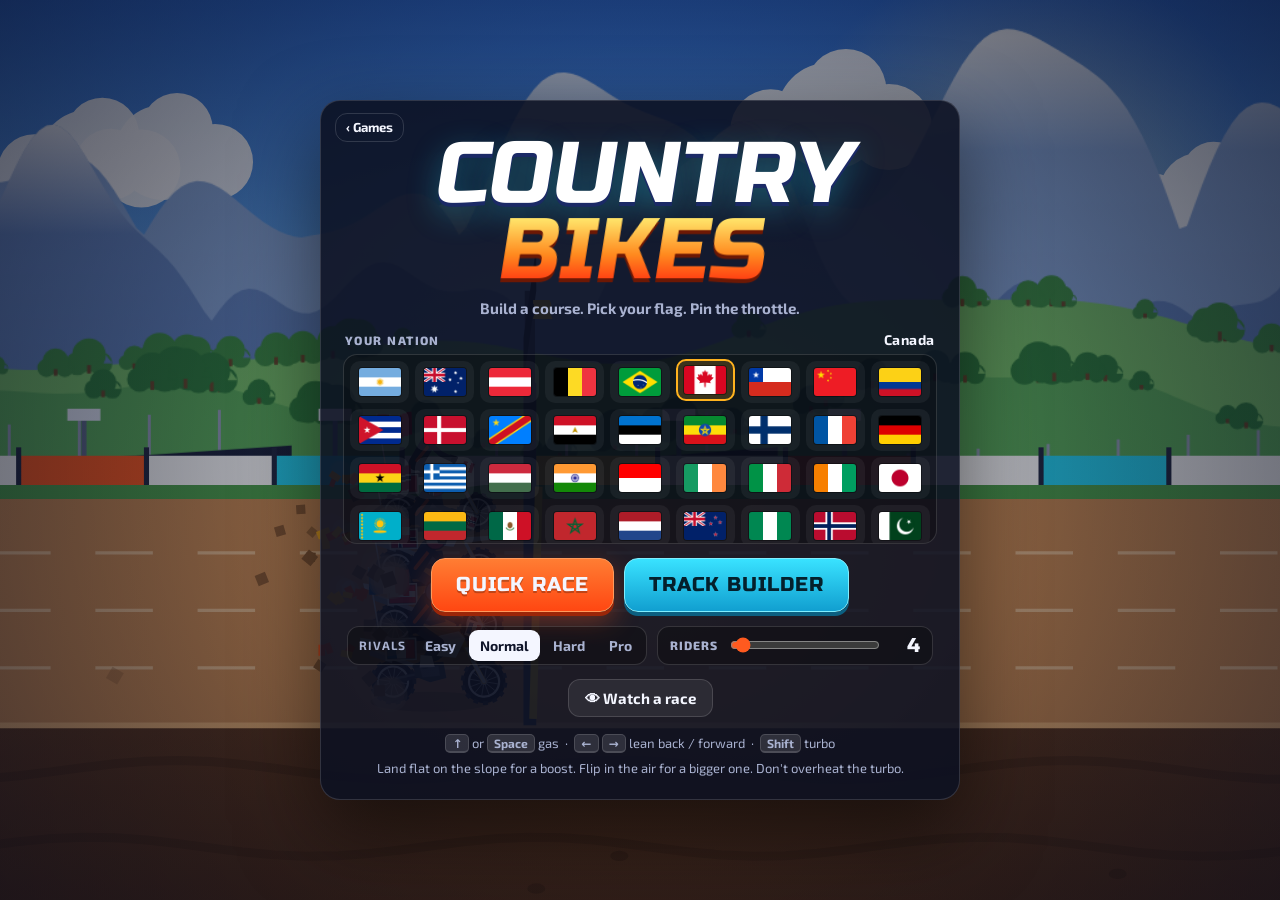
==== commit 797ed754: "Country Bikes: up to 50 riders, beatable rivals, spectator mode, quieter engines - Riders slider (2-" ====
--- a/countrybikes/index.html
+++ b/countrybikes/index.html
@@ -58,6 +58,19 @@
 .nat img{width:42px;height:28px;border-radius:3px;box-shadow:0 0 0 1px rgba(0,0,0,.4);display:block}
 .nat[aria-pressed="true"]{border-color:var(--hot2);background:rgba(255,178,30,.18);transform:translateY(-2px)}
 .row{display:flex;gap:10px;justify-content:center;flex-wrap:wrap;margin-top:14px;align-items:center}
+.riders{display:inline-flex;align-items:center;gap:10px;background:rgba(0,0,0,.3);border:1px solid var(--line);border-radius:12px;padding:6px 12px;font-size:12px;font-weight:800;letter-spacing:.08em;text-transform:uppercase;color:var(--muted)}
+.riders input{accent-color:var(--hot);width:150px}
+.riders b{color:var(--ink);font:400 20px var(--display);min-width:28px;text-align:right;letter-spacing:0}
+.board{list-style:none;margin:8px 0 0;padding:0;font:700 13px var(--body);text-shadow:none}
+.board li{display:flex;gap:7px;align-items:center;background:rgba(10,14,30,.55);border-radius:8px;padding:3px 9px 3px 5px;margin-bottom:3px;width:max-content;min-width:150px}
+.board li b{font:400 14px var(--display);width:22px;text-align:right}
+.board li img{width:24px;height:16px;border-radius:2px}
+.board li.me{box-shadow:inset 0 0 0 2px var(--hot2)}
+.board li.gap{background:none;padding:0 0 0 30px;min-width:0;color:#dfe6ff}
+.who{font:400 18px var(--display);color:#fff;margin-top:2px}
+#specbar{position:fixed;left:50%;transform:translateX(-50%);bottom:max(12px,env(safe-area-inset-bottom));z-index:6;display:flex;gap:8px}
+#specbar .btn{background:rgba(10,14,30,.75)}
+body.spec .hud-b{bottom:calc(max(12px,env(safe-area-inset-bottom)) + 56px)}
 .keys{text-align:center;color:var(--muted);font-size:13px;margin:14px 0 0;line-height:1.9}
 
 /* ---------- editor ---------- */
@@ -150,12 +163,13 @@
 }
 @media (prefers-reduced-motion:reduce){#toast div,#count .go{animation-duration:.01s}}
 @media (max-height:520px){
+  .board li:nth-child(n+4){display:none}
   #editor{gap:6px}
   .ed-top .btn{padding:7px 12px;font-size:14px} .ed-top h2{font-size:17px} .seg button{padding:5px 9px}
   .ed-view{height:118px}
   .ed-tools{flex-wrap:nowrap;overflow-x:auto;scrollbar-width:none} .ed-tools .btn,.ed-tools select{padding:6px 10px;font-size:13px;flex:0 0 auto} .ed-tools .spacer{display:none}
   .palette{grid-template-columns:repeat(auto-fill,minmax(104px,1fr));gap:6px} .pc canvas{height:36px} .pc b{font-size:13px}
-  .tcard{padding:14px 16px} .logo{font-size:48px;margin-top:4px} .sub{margin:6px 0 8px} .nations{max-height:92px} .row{margin-top:10px} .btn.big{font-size:17px;padding:11px 18px} .keys{display:none}
+  .tcard{padding:12px 16px} .logo{font-size:38px;margin-top:0} .sub{display:none} .riders input{width:110px} .nations{max-height:92px} .row{margin-top:10px} .btn.big{font-size:17px;padding:11px 18px} .keys{display:none}
 }
 </style>
 </head>
@@ -174,7 +188,11 @@
       <button class="btn cyan big" id="bBuild">Track builder</button>
     </div>
     <div class="row">
-      <div class="seg" id="diffSeg" role="group" aria-label="Rival skill"><span>Rivals</span><button data-v="0">Easy</button><button data-v="1">Normal</button><button data-v="2">Hard</button></div>
+      <div class="seg" id="diffSeg" role="group" aria-label="Rival skill"><span>Rivals</span><button data-v="0">Easy</button><button data-v="1">Normal</button><button data-v="2">Hard</button><button data-v="3">Pro</button></div>
+      <label class="riders">Riders <input type="range" id="riders" min="2" max="50" step="1" aria-label="Number of riders"><b id="ridersN">4</b></label>
+    </div>
+    <div class="row">
+      <button class="btn" id="bWatch">👁 Watch a race</button>
       <button class="btn" id="bShared" hidden>Race shared track</button>
     </div>
     <p class="keys"><kbd>↑</kbd> or <kbd>Space</kbd> gas &nbsp;·&nbsp; <kbd>←</kbd> <kbd>→</kbd> lean back / forward &nbsp;·&nbsp; <kbd>Shift</kbd> turbo<br>Land flat on the slope for a boost. Flip in the air for a bigger one. Don't overheat the turbo.</p>
@@ -187,6 +205,7 @@
     <h2>TRACK BUILDER</h2>
     <div class="spacer"></div>
     <div class="seg" id="lapSeg" role="group" aria-label="Laps"><span>Laps</span><button data-v="1">1</button><button data-v="2">2</button><button data-v="3">3</button></div>
+    <button class="btn" id="edWatch">👁 Watch</button>
     <button class="btn hot" id="edRace">Race ▶</button>
   </div>
   <div class="ed-view"><canvas id="edCanvas" aria-label="Track preview. Tap a piece to select it."></canvas><div class="ed-info" id="edInfo"></div></div>
@@ -206,9 +225,11 @@
 
 <div id="hud" hidden>
   <div class="hud-l">
-    <div class="pos"><b id="hPos">1</b><sup id="hSuf">st</sup><small>/4</small></div>
+    <div class="pos"><b id="hPos">1</b><sup id="hSuf">st</sup><small id="hOf">/4</small></div>
+    <div class="who" id="hWho" hidden></div>
     <div class="lapt" id="hLap">LAP 1/2</div>
     <div class="time" id="hTime">0:00.00</div>
+    <ol class="board" id="hBoard"></ol>
   </div>
   <div class="hud-c"><div class="prog" id="hProg"></div></div>
   <div class="hud-r">
@@ -223,6 +244,11 @@
 <div id="touch" hidden>
   <div class="tl"><button class="tbtn" data-k="back" aria-label="Lean back">⟲</button><button class="tbtn" data-k="fwd" aria-label="Lean forward">⟳</button></div>
   <div class="tr"><button class="tbtn turbo" data-k="turbo">TURBO</button><button class="tbtn gas" data-k="gas">GAS</button></div>
+</div>
+<div id="specbar" hidden>
+  <button class="btn" id="spPrev" aria-label="Follow the rider ahead">◀</button>
+  <button class="btn" id="spLead">Follow leader</button>
+  <button class="btn" id="spNext" aria-label="Follow the rider behind">▶</button>
 </div>
 <div id="count" hidden></div>
 <div id="toast" aria-live="polite"></div>
@@ -359,12 +385,34 @@
   nz:(c,w,h)=>{c.fillStyle='#012169';c.fillRect(0,0,w,h);uj(c,w/2,h/2);
     [[.75,.8,.075],[.64,.42,.065],[.75,.2,.06],[.86,.37,.065]].forEach(p=>{star(c,w*p[0],h*p[1],h*p[2]+2.2,'#fff');star(c,w*p[0],h*p[1],h*p[2],'#c8102e');});},
 };
-const NATIONS=[['ar','Argentina'],['au','Australia'],['br','Brazil'],['ca','Canada'],['cn','China'],['co','Colombia'],['cu','Cuba'],['cd','DR Congo'],
+Object.assign(FLAGS,{
+ ie:(c,w,h)=>vs(c,w,h,['#169b62','#fff','#ff883e']),
+ nl:(c,w,h)=>hs(c,w,h,['#ae1c28','#fff','#21468b']),
+ be:(c,w,h)=>vs(c,w,h,['#000','#fdda24','#ef3340']),
+ at:(c,w,h)=>hs(c,w,h,['#ed2939','#fff','#ed2939']),
+ ch:(c,w,h)=>{c.fillStyle='#da291c';c.fillRect(0,0,w,h);c.fillStyle='#fff';const a=h*.2,l=h*.62;c.fillRect(w/2-a/2,h/2-l/2,a,l);c.fillRect(w/2-l/2,h/2-a/2,l,a);},
+ no:(c,w,h)=>nordic(c,w,h,'#ba0c2f','#fff','#00205b'),
+ fi:(c,w,h)=>nordic(c,w,h,'#fff','#002f6c',null),
+ dk:(c,w,h)=>nordic(c,w,h,'#c8102e','#fff',null,.14),
+ cl:(c,w,h)=>{c.fillStyle='#fff';c.fillRect(0,0,w,h/2);c.fillStyle='#d52b1e';c.fillRect(0,h/2,w,h/2);c.fillStyle='#0039a6';c.fillRect(0,0,h/2,h/2);star(c,h/4,h/4,h*.12,'#fff');},
+ ph:(c,w,h)=>{c.fillStyle='#0038a8';c.fillRect(0,0,w,h/2);c.fillStyle='#ce1126';c.fillRect(0,h/2,w,h/2);poly(c,[[0,0],[h*.866,h/2],[0,h]],'#fff');circ(c,h*.29,h/2,h*.1,'#fcd116');
+   [[.09,.12],[.09,.88],[.72,.5]].forEach(q=>star(c,h*q[0],h*q[1],h*.045,'#fcd116'));},
+ gh:(c,w,h)=>{hs(c,w,h,['#ce1126','#fcd116','#006b3f']);star(c,w/2,h/2,h*.17,'#000');},
+ ci:(c,w,h)=>vs(c,w,h,['#f77f00','#fff','#009e60']),
+ ro:(c,w,h)=>vs(c,w,h,['#002b7f','#fcd116','#ce1126']),
+ hu:(c,w,h)=>hs(c,w,h,['#cd2a3e','#fff','#436f4d']),
+ ee:(c,w,h)=>hs(c,w,h,['#0072ce','#000','#fff']),
+ lt:(c,w,h)=>hs(c,w,h,['#fdb913','#006a44','#c1272d']),
+});
+function nordic(c,w,h,bg,cr,inner,th){c.fillStyle=bg;c.fillRect(0,0,w,h);const x=w*.36,a=h*(th||.26);c.fillStyle=cr;c.fillRect(x-a/2,0,a,h);c.fillRect(0,h/2-a/2,w,a);
+  if(inner){const b=a*.5;c.fillStyle=inner;c.fillRect(x-b/2,0,b,h);c.fillRect(0,h/2-b/2,w,b);}}
+const NATIONS=[['at','Austria'],['be','Belgium'],['cl','Chile'],['dk','Denmark'],['ee','Estonia'],['fi','Finland'],['gh','Ghana'],['hu','Hungary'],['ie','Ireland'],
+ ['ci','Ivory Coast'],['lt','Lithuania'],['nl','Netherlands'],['no','Norway'],['ph','Philippines'],['ro','Romania'],['ch','Switzerland'],['ar','Argentina'],['au','Australia'],['br','Brazil'],['ca','Canada'],['cn','China'],['co','Colombia'],['cu','Cuba'],['cd','DR Congo'],
  ['eg','Egypt'],['et','Ethiopia'],['fr','France'],['de','Germany'],['gr','Greece'],['in','India'],['id','Indonesia'],['it','Italy'],['jp','Japan'],
  ['kz','Kazakhstan'],['mx','Mexico'],['ma','Morocco'],['nz','New Zealand'],['ng','Nigeria'],['pk','Pakistan'],['pe','Peru'],['pl','Poland'],['ru','Russia'],
  ['za','South Africa'],['kr','South Korea'],['es','Spain'],['se','Sweden'],['th','Thailand'],['tr','Turkey'],['ua','Ukraine'],['gb','United Kingdom'],
  ['us','United States'],['vn','Vietnam']];
-const NAT_NAME=Object.fromEntries(NATIONS);
+NATIONS.sort((a,b)=>a[1].localeCompare(b[1]));const NAT_NAME=Object.fromEntries(NATIONS);const MAX_RIDERS=50;
 const flagCache={}, flagURLs={};
 function flagImg(id){if(flagCache[id])return flagCache[id];const cv=document.createElement('canvas');cv.width=FW;cv.height=FH;FLAGS[id](cv.getContext('2d'),FW,FH);return flagCache[id]=cv;}
 function flagURL(id){return flagURLs[id]||(flagURLs[id]=flagImg(id).toDataURL());}
@@ -432,8 +480,8 @@
   }
   return out;
 }
-function buildTrack(codes,laps){
-  const B=new Builder();B.run(16,0);const startX=10,lapXs=[],ranges=[];
+function buildTrack(codes,laps,rows){
+  const pre=Math.max(0,(rows||1)-1)*2.6;const B=new Builder();B.run(16+pre,0);const startX=10+pre,lapXs=[],ranges=[];
   for(let l=0;l<laps;l++){
     if(l>0){if(Math.abs(B.h)>0.01){const h0=B.h,L=Math.max(8,Math.abs(h0)*5);B.run(L,u=>-h0*smooth(u/L));B.h=0;}B.run(6,0);lapXs.push(B.x-3);}
     codes.forEach((c,i)=>{B.piece=i;const x0=B.x;PIECE[c].b(B);B.h+=PIECE[c].dh||0;ranges.push({i,c,x0,x1:B.x,lap:l});});
@@ -464,10 +512,11 @@
 const PH={G:9.81,R:0.34,MC:140,IC:34,MW:11,IW:0.8,KS:24000,CS:1500,KU:110000,CU:2000,AX:[-0.62,0.84],AY:-0.42,
   TMAX:520,VMAX:22,VT:27.5,REACT:0.22,LEAN_G:360,LEAN_A:440,EB:70,DRAG:0.0011,E:0.04,MU:1.05,SUB:10};
 const HEAD=[0.1,0.98,0.2],HIP=[-0.3,0.52,0.16];
-function newBike(nation,lane,ai,skill){
+function laneY(k,nl){return nl<=1?1.25:0.35+k*(2.7/(nl-1));}
+function newBike(nation,lane,ai,skill,ly){
   const w=()=>({x:0,y:0,vx:0,vy:0,a:0,av:0,gt:0,nx:0,ny:1,surf:'dirt',comp:0});
   return {nation,lane,ai,skill,c:{x:0,y:0,vx:0,vy:0,a:0,av:0},w:[w(),w()],in:{gas:0,turbo:0,lean:0},state:'ride',heat:0,over:0,loop:{},
-    air:0,airRot:0,touch:false,crashT:0,ghost:0,bestX:0,stuckT:0,fin:null,lap:0,off:{x:0,y:LANE_Y[lane]},deb:null,rpm:0.2,crashes:0,respawns:0,
+    air:0,airRot:0,touch:false,crashT:0,ghost:0,bestX:0,stuckT:0,fin:null,lap:0,off:{x:0,y:ly},ly,deb:null,rpm:0.2,crashes:0,respawns:0,
     leanVis:0,hold:true,aiHeat:70,dustT:0,maxSp:0,flips:0,splash:false,sparkT:0};
 }
 function placeBike(b,x,v){
@@ -608,16 +657,21 @@
   const spd=Math.hypot(c.vx,c.vy);if(spd>b.maxSp)b.maxSp=spd;
   if(W.fx)bikeFx(W,b,dt);
 }
-function aiLean(b,gain){
+function randn(){return Math.sqrt(-2*Math.log(1-Math.random()))*Math.cos(TAU*Math.random());}
+function aiLean(b,gain,err){
   const c=b.c;if(inLoop(b)){b.in.lean=0;return;}
   if(b.touch){const e=wrapA(c.a-surfAng(b));b.in.lean=Math.abs(e)>0.22?clamp(e*2.5+c.av*0.3,-1,1):0;return;}
   const gy=groundAt(c.x),hgt=Math.max(0,c.y-0.76-gy),t=(c.vy+Math.sqrt(Math.max(0,c.vy*c.vy+2*PH.G*hgt)))/PH.G;
-  const e=wrapA(c.a-(slopeAt(c.x+c.vx*t)-0.04));b.in.lean=clamp((e*2.4+c.av*0.45)*gain,-gain,gain);
-}
-function aiControl(W,b){
-  b.in.gas=W.phase==='count'?(Math.random()<.4?1:0):1;
-  b.in.turbo=W.phase!=='count'&&b.over<=0&&b.heat<b.aiHeat&&b.touch;
-  aiLean(b,1);
+  const e=wrapA(c.a-(slopeAt(c.x+c.vx*t)-0.04+(err||0)));b.in.lean=clamp((e*2.4+c.av*0.45)*gain,-gain,gain);
+}
+function aiControl(W,b,dt){
+  const P=b.P;
+  if(W.phase==='count'){b.in.gas=Math.random()<.4?1:0;b.in.turbo=0;aiLean(b,1,0);return;}
+  // mistakes: throttle hesitations, mistimed landings, turbo greed
+  if(b.liftT>0){b.liftT-=dt;b.in.gas=0;}else{b.in.gas=1;if(b.touch&&Math.random()<P.lift*dt)b.liftT=0.25+Math.random()*0.6;}
+  b.in.turbo=b.over<=0&&b.heat<b.aiHeat&&b.touch&&b.in.gas;
+  if(b.touch)b.aiErr=null;else if(b.aiErr==null)b.aiErr=clamp(randn()*P.err,-1.2,1.2);
+  aiLean(b,P.gain,b.aiErr||0);
 }
 function playerControl(W,b){
   const K=S.K;b.in.gas=K.gas?1:0;b.in.turbo=K.turbo?1:0;b.in.lean=(K.fwd?1:0)-(K.back?1:0);
@@ -627,13 +681,22 @@
 /* =====================================================================
    WORLD
    ===================================================================== */
-const DIFF=[{sk:[0.84,0.87,0.9],heat:45},{sk:[0.92,0.955,0.98],heat:68},{sk:[0.985,1.01,1.03],heat:84}];
+const AIP=[
+  {name:'Easy',  sk:[0.8,0.86], err:0.55,gain:0.65,lift:0.35,heat:[55,120]},
+  {name:'Normal',sk:[0.86,0.93],err:0.42,gain:0.8, lift:0.22,heat:[60,112]},
+  {name:'Hard',  sk:[0.93,0.99],err:0.2, gain:0.95,lift:0.07,heat:[72,102]},
+  {name:'Pro',   sk:[0.99,1.03],err:0.05,gain:1,   lift:0,   heat:[82,92]}];
+const PERFECT={err:0,gain:1,lift:0};
 function makeWorld(codes,laps,o){
-  const tr=buildTrack(codes,laps);TR=tr;
-  const W={tr,bikes:[],parts:[],t:0,raceT:0,phase:'count',count:3.9,lastCount:4,fx:o.fx!==false,shake:0,look:4,cam:{x:0,y:2,s:40},player:null,doneT:0,demo:!!o.demo};
-  const nats=o.player?[o.player,...o.ais]:o.ais;const d=DIFF[o.diff==null?1:o.diff];
-  nats.forEach((n,i)=>{const ai=!(o.player&&i===0);const sk=ai?d.sk[(i-(o.player?1:0))%3]*(0.99+Math.random()*0.02):1;
-    const b=newBike(n,i,ai,sk);b.aiHeat=d.heat+(Math.random()*10-5);placeBike(b,tr.startX-1.6,0);b.holdX=b.c.x;b.bestX=b.c.x;W.bikes.push(b);if(!ai)W.player=b;});
+  const nats=o.player?[o.player,...o.ais]:o.ais,n=nats.length,nl=Math.min(n,8),rows=Math.ceil(n/nl);
+  const tr=buildTrack(codes,laps,rows);TR=tr;
+  const W={tr,bikes:[],parts:[],t:0,raceT:0,phase:'count',count:3.9,lastCount:4,fx:o.fx!==false,shake:0,look:4,cam:{x:0,y:2,s:40},player:null,doneT:0,demo:!!o.demo,
+    spec:!!o.spec,follow:null,diff:clamp(o.diff==null?1:o.diff,0,3),rk:null};
+  const P=AIP[W.diff];
+  nats.forEach((nat,i)=>{const ai=!(o.player&&i===0),bench=!!o.bench&&i===0,k=i%nl,row=Math.floor(i/nl);
+    const b=newBike(nat,k,ai,bench?1:ai?lerp(P.sk[0],P.sk[1],Math.random()):1,laneY(k,nl));
+    b.P=bench?PERFECT:P;b.aiHeat=bench?85:lerp(P.heat[0],P.heat[1],Math.random());
+    placeBike(b,tr.startX-1.6-row*2.6,0);b.holdX=b.c.x;b.bestX=b.c.x;W.bikes.push(b);if(!ai)W.player=b;});
   W.cam.x=tr.startX+2;W.cam.y=2.5;
   return W;
 }
@@ -648,6 +711,7 @@
   else if(W.phase==='race'||W.phase==='done')W.raceT+=dt;
   for(const b of W.bikes)updateBike(W,b,dt);
   if(W.phase==='done')W.doneT+=dt;
+  W.rk=rankBikes(W);
   if(W.fx)updParts(W,dt);
   W.shake=Math.max(0,W.shake-dt*1.8);
 }
@@ -664,12 +728,12 @@
     try{ctx=new AC();}catch(e){return false;}
     const comp=ctx.createDynamicsCompressor();comp.threshold.value=-12;comp.ratio.value=4;comp.attack.value=.003;comp.release.value=.2;comp.connect(ctx.destination);
     master=ctx.createGain();master.gain.value=.9;master.connect(comp);
-    musicGain=ctx.createGain();musicGain.gain.value=musicOn?.5:0;musicGain.connect(master);
+    musicGain=ctx.createGain();musicGain.gain.value=musicOn?.6:0;musicGain.connect(master);
     musicLP=ctx.createBiquadFilter();musicLP.type='lowpass';musicLP.frequency.value=1100;musicLP.Q.value=.9;musicLP.connect(musicGain);
     duck=ctx.createGain();duck.connect(musicLP);
     delay=ctx.createDelay(1);delay.delayTime.value=S16*3;const fb=ctx.createGain();fb.gain.value=.36;const dlp=ctx.createBiquadFilter();dlp.type='lowpass';dlp.frequency.value=2600;
     delay.connect(dlp);dlp.connect(fb);fb.connect(delay);const dout=ctx.createGain();dout.gain.value=.55;dlp.connect(dout);dout.connect(duck);
-    sfx=ctx.createGain();sfx.gain.value=.85;sfx.connect(master);
+    sfx=ctx.createGain();sfx.gain.value=.7;sfx.connect(master);
     noiseBuf=ctx.createBuffer(1,ctx.sampleRate,ctx.sampleRate);const d=noiseBuf.getChannelData(0);for(let i=0;i<d.length;i++)d[i]=Math.random()*2-1;
     eng=[makeEngine(),makeEngine()];
     return true;
@@ -719,7 +783,7 @@
   function tick(){if(!ctx)return;if(nextT<ctx.currentTime)nextT=ctx.currentTime+.05;while(nextT<ctx.currentTime+.13){schedStep(step,nextT);step++;nextT+=S16;}}
   function start(){if(!init())return;if(ctx.state==='suspended')ctx.resume();if(!started){started=true;nextT=ctx.currentTime+.1;setInterval(tick,30);}}
   function setRace(on){if(!ctx)return;musicLP.frequency.setTargetAtTime(on?17000:1100,ctx.currentTime,on?.4:.25);}
-  function toggleMusic(){musicOn=!musicOn;store.set('cb_music',musicOn);if(ctx)musicGain.gain.setTargetAtTime(musicOn?.5:0,ctx.currentTime,.1);return musicOn;}
+  function toggleMusic(){musicOn=!musicOn;store.set('cb_music',musicOn);if(ctx)musicGain.gain.setTargetAtTime(musicOn?.6:0,ctx.currentTime,.1);return musicOn;}
   // ---- engine voice ----
   function curve(k){const n=1024,c=new Float32Array(n);for(let i=0;i<n;i++){const x=i/(n-1)*2-1;c[i]=Math.tanh(k*x)/Math.tanh(k);}return c;}
   function makeEngine(){
@@ -909,7 +973,7 @@
     ctx.save();ctx.translate(d.x,d.y);ctx.rotate(d.a);drawBikeBody(b,t,true);ctx.restore();
     ctx.save();ctx.translate(d.rx,d.ry-0.5);ctx.rotate(d.ra);ctx.translate(0.1,-0.5);drawRider(b,0,t);ctx.restore();ctx.restore();return;}
   if(b.ghost>0&&Math.floor(b.ghost*10)%2===0)ctx.globalAlpha=0.45;
-  ctx.save();ctx.translate(b.off.x,b.off.y);const dk=1-b.lane*0.045,gy0=groundAt(c.x);ctx.translate(c.x,gy0);ctx.scale(dk,dk);ctx.translate(-c.x,-gy0);
+  ctx.save();ctx.translate(b.off.x,b.off.y);const dk=1-b.ly*0.05,gy0=groundAt(c.x);ctx.translate(c.x,gy0);ctx.scale(dk,dk);ctx.translate(-c.x,-gy0);
   // shadow
   const gy=groundAt(c.x),hgt=c.y-gy;if(!inLoop(b)&&hgt<9){ctx.fillStyle=`rgba(40,20,5,${0.28*(1-hgt/9)})`;ctx.beginPath();ctx.ellipse(c.x,gy+0.02,1.0*(1-hgt/18),0.16,0,0,TAU);ctx.fill();}
   for(const w of b.w)drawWheel(w.x,w.y,w.a);
@@ -964,8 +1028,9 @@
 function bikeFx(W,b,dt){
   const c=b.c,rw=b.w[0],ox=b.off.x,oy=b.off.y,sp=Math.hypot(c.vx,c.vy);
   // lane offset follows loop normals
-  let tx=0,ty=LANE_Y[b.lane];if(inLoop(b)&&rw.gt>0){tx=rw.nx*LANE_Y[b.lane]*LOOP_K;ty=rw.ny*LANE_Y[b.lane]*LOOP_K;}
+  let tx=0,ty=b.ly;if(inLoop(b)&&rw.gt>0){tx=rw.nx*b.ly*LOOP_K;ty=rw.ny*b.ly*LOOP_K;}
   b.off.x+=(tx-b.off.x)*Math.min(1,dt*8);b.off.y+=(ty-b.off.y)*Math.min(1,dt*8);
+  if(Math.abs(c.x-W.cam.x)>32)return;
   const co=Math.cos(c.a),si=Math.sin(c.a);
   if(rw.gt>0&&!inLoop(b)){const slip=Math.abs(-rw.av*PH.R-sp);const rate=(b.in.gas?sp*0.8:sp*0.25)+slip*3;b.dustT+=rate*dt;
     const col=rw.surf==='mud'?'#6b4424':rw.surf==='boost'?'#bff4ff':'#d9a574';
@@ -986,7 +1051,8 @@
 function fxSplash(W,x,y,me){for(let i=0;i<40;i++)bit(W,x+(Math.random()-.5)*1.5,y+0.8,(Math.random()-.5)*5,3+Math.random()*7,Math.random()<.5?'#bfe9ff':'#4fb6ff',1,1.1);if(me||nearCam(W,x))Snd.splash();if(me)toast('SPLASH!','respawning…');}
 function nearCam(W,x){return Math.abs(x-W.cam.x)<14;}
 function onFinish(W,b){const k=rankBikes(W).indexOf(b)+1;for(let i=0;i<50;i++){const c=b.c;bit(W,c.x+b.off.x,c.y+2,(Math.random()-.5)*8,3+Math.random()*8,['#ff5a1f','#ffd23f','#26d6f5','#39e08a','#ffffff','#f25fb0'][i%6],3,2.5);}
-  if(b===W.player&&!W.demo){W.phase='done';W.doneT=0;Snd.finish(k===1);toast(k===1?'WINNER!':ord(k)+' PLACE',fmtT(b.fin));}}
+  if(b===W.player&&!W.demo){W.phase='done';W.doneT=0;Snd.finish(k===1);toast(k===1?'WINNER!':ord(k)+' PLACE',fmtT(b.fin));}
+  else if(W.spec&&k===1){W.phase='done';W.doneT=0;Snd.finish(true);toast(NAT_NAME[b.nation].toUpperCase()+' WINS!',fmtT(b.fin));}}
 function drawScreenFx(W,f){
   ctx.setTransform(DPR,0,0,DPR,0,0);
   const sp=Math.hypot(f.c.vx,f.c.vy);if(sp>17&&f.state==='ride'){const a=clamp((sp-17)/12,0,1)*0.35;ctx.strokeStyle=`rgba(255,255,255,${a})`;ctx.lineWidth=2;ctx.beginPath();
@@ -994,10 +1060,10 @@
   if(!vig){vig=ctx.createRadialGradient(VW/2,VH/2,Math.min(VW,VH)*0.35,VW/2,VH/2,Math.max(VW,VH)*0.75);vig.addColorStop(0,'rgba(0,0,0,0)');vig.addColorStop(1,'rgba(0,0,20,.35)');}
   ctx.fillStyle=vig;ctx.fillRect(0,0,VW,VH);
 }
-function focusBike(W){if(W.player)return W.player;return rankBikes(W)[0];}
+function focusBike(W){if(W.player)return W.player;if(W.follow!=null)return W.bikes[W.follow];return (W.rk||rankBikes(W))[0];}
 function updateCam(W,dt){
   const f=focusBike(W),cam=W.cam;const p=f.state==='crash'?{x:f.deb.x,y:f.deb.y}:f.c;const vx=f.state==='crash'?f.deb.vx:f.c.vx;
-  W.look+=(clamp(vx*0.3,-2,6.5)-W.look)*Math.min(1,dt*1.5);
+  W.look+=(clamp(vx*0.2,-2,4.5)-W.look)*Math.min(1,dt*1.5);
   const gy=groundAt(p.x),tx=p.x+W.look,ty=Math.max(gy+2.9,lerp(gy+2.9,p.y+1.2,0.8));
   const base=Math.min(VH/14,VW/20),sp=Math.hypot(f.c.vx,f.c.vy),ts=base/(1+sp*0.011+Math.max(0,p.y-gy-3)*0.03);
   if(W.t<0.05){cam.x=tx;cam.y=ty;cam.s=ts;}
@@ -1006,15 +1072,18 @@
 function render(W){
   TR=W.tr;drawBackground(W);const v=worldTf(W);
   drawTrack(W,v);
-  const order=W.bikes.slice().sort((a,b)=>b.lane-a.lane);for(const b of order)drawBike(W,b);
+  const order=W.bikes.filter(b=>{const x=posX(b);return x>v.L-4&&x<v.R+4;}).sort((a,b)=>b.ly-a.ly);for(const b of order)drawBike(W,b);
   drawParts(W);drawFront(W,v);
+  if((W.player||W.spec)&&W.bikes.length>1){const f=focusBike(W),q=f.state==='crash'?{x:f.deb.x,y:f.deb.y}:f.c,x=q.x+f.off.x,y=q.y+f.off.y+2.25+Math.sin(W.t*5)*0.08;
+    ctx.fillStyle='#ffb21e';ctx.strokeStyle='#1b1405';ctx.lineWidth=0.06;ctx.beginPath();ctx.moveTo(x-0.28,y+0.34);ctx.lineTo(x+0.28,y+0.34);ctx.lineTo(x,y);ctx.closePath();ctx.fill();ctx.stroke();
+    if(W.player)textW('YOU',x,y+0.62,0.42,'#ffb21e');}
   drawScreenFx(W,focusBike(W));
 }
 
 /* =====================================================================
    UI / GAME STATE
    ===================================================================== */
-const S={mode:'title',world:null,demo:null,demoN:0,K:{gas:0,turbo:0,back:0,fwd:0},diff:store.get('cb_diff',1),nation:store.get('cb_nation','ca'),
+const S={mode:'title',world:null,demo:null,demoN:0,K:{gas:0,turbo:0,back:0,fwd:0},diff:clamp(store.get('cb_diff',1),0,3),riders:clamp(store.get('cb_riders',4),2,MAX_RIDERS),nation:store.get('cb_nation','ca'),
   current:null,hudT:0,results:false};
 if(!NAT_NAME[S.nation])S.nation='ca';
 const ED={codes:(store.get('cb_track',null)||PRESETS[0].codes).split('').filter(c=>PIECE[c]),sel:-1,laps:store.get('cb_laps',2),scroll:0,clearArm:false};
@@ -1027,25 +1096,32 @@
 function showGo(){const el=$('#count');el.hidden=false;el.innerHTML='<div class="go">GO!</div>';setTimeout(()=>{if(S.world&&S.world.phase!=='count')el.hidden=true;},900);}
 function setMode(m){
   S.mode=m;$('#title').hidden=m!=='title';$('#editor').hidden=m!=='editor';$('#hud').hidden=!(m==='race'||m==='pause');$('#results').hidden=m!=='results';$('#pause').hidden=m!=='pause';
-  $('#touch').hidden=!(m==='race'&&touchUI());document.body.classList.toggle('touch',touchUI());if(m!=='race'){$('#count').hidden=true;}
+  const sp=!!(S.world&&S.world.spec)&&(m==='race'||m==='pause');
+  $('#touch').hidden=!(m==='race'&&touchUI()&&!sp);$('#specbar').hidden=!(m==='race'&&sp);document.body.classList.toggle('touch',touchUI());document.body.classList.toggle('spec',sp);if(m!=='race'){$('#count').hidden=true;}
   $('#rotate').hidden=!(VH>VW*1.15&&m==='race');
   Snd.setRace(m==='race');
   if(m==='editor'){requestAnimationFrame(()=>{drawEditor();});}
 }
 let isTouch=false;function touchUI(){return isTouch||matchMedia('(pointer:coarse)').matches;}
 function newDemo(){const p=PRESETS[S.demoN++%PRESETS.length];const nats=pickAIs('xx',4);S.demo=makeWorld(p.codes.split(''),1,{ais:nats,diff:2,demo:true});S.demo.count=1.2;}
-function startRace(codes,laps){
-  S.current={codes:codes.slice(),laps};S.world=makeWorld(codes,laps,{player:S.nation,ais:pickAIs(S.nation,3),diff:S.diff});
+function startRace(codes,laps,spec){
+  spec=!!spec;S.current={codes:codes.slice(),laps,spec};const n=S.riders;
+  S.world=spec?makeWorld(codes,laps,{ais:pickAIs('xx',n),diff:S.diff,spec:true}):makeWorld(codes,laps,{player:S.nation,ais:pickAIs(S.nation,n-1),diff:S.diff});
+  $('#hWho').hidden=!spec;$('#hOf').textContent='/'+n;$('#rAgain').textContent=spec?'Watch again':'Race again';
   S.K={gas:0,turbo:0,back:0,fwd:0};$('#toast').innerHTML='';buildProg(S.world);setMode('race');
 }
 function buildProg(W){const el=$('#hProg');el.innerHTML='';const tr=W.tr,span=tr.finishX-tr.startX;
   for(const lx of tr.lapXs){const m=document.createElement('div');m.className='lapmk';m.style.left=((lx-tr.startX)/span*100)+'%';el.appendChild(m);}
   W.dots=W.bikes.map(b=>{const d=document.createElement('i');if(b===W.player)d.className='me';d.style.backgroundImage=`url(${flagURL(b.nation)})`;el.appendChild(d);return d;});}
 function updHud(W){
-  const p=W.player,tr=W.tr,rk=rankBikes(W),pos=rk.indexOf(p)+1;
+  const p=focusBike(W),tr=W.tr,rk=W.rk||rankBikes(W),pos=rk.indexOf(p)+1;
+  if(W.spec)$('#hWho').textContent=NAT_NAME[p.nation]+(W.follow==null?' · leader':'');
+  if(!W.hudN||++W.hudN%3===0){W.hudN=W.hudN||1;const show=W.spec?rk.slice(0,5):rk.slice(0,3);const ol=$('#hBoard');let h='';
+    const row=(b,i)=>`<li class="${b===p?'me':''}"><b>${i+1}</b><img alt="" src="${flagURL(b.nation)}">${b===W.player?'You':NAT_NAME[b.nation]}</li>`;
+    show.forEach((b,i)=>h+=row(b,i));if(pos>show.length){if(pos>show.length+1)h+='<li class="gap">⋯</li>';h+=row(p,pos-1);}ol.innerHTML=h;}
   $('#hPos').textContent=pos;$('#hSuf').textContent=ord(pos).slice(-2);
   $('#hLap').textContent=tr.laps>1?`LAP ${Math.min(tr.laps,p.lap+1)}/${tr.laps}`:(p.fin!=null?'FINISHED':'1 LAP');
-  $('#hTime').textContent=fmtT(p.fin!=null?p.fin:W.raceT);
+  $('#hTime').textContent=fmtT(p.fin!=null?p.fin:W.raceT);if(W.spec)$('#hLap').textContent=tr.laps>1?`LAP ${Math.min(tr.laps,p.lap+1)}/${tr.laps}`:'1 LAP';
   $('#hSpd').textContent=Math.round(Math.hypot(p.c.vx,p.c.vy)*3.6*(p.state==='ride'?1:0));
   $('#hHeat').style.width=p.heat+'%';$('#hHeatBox').classList.toggle('hot',p.over>0||p.heat>80);$('#hHeatTxt').textContent=p.over>0?'OVERHEAT!':'TURBO';
   const span=tr.finishX-tr.startX;W.bikes.forEach((b,i)=>{W.dots[i].style.left=clamp((posX(b)-tr.startX)/span,0,1)*100+'%';});
@@ -1054,16 +1130,17 @@
   const rk=rankBikes(W),p=W.player,pos=rk.indexOf(p)+1;const lead=rk[0];
   // estimate unfinished times
   for(const b of rk)if(b.fin==null){const rem=W.tr.finishX-posX(b);b.est=W.raceT+Math.max(0,rem)/Math.max(8,(posX(b)-W.tr.startX)/Math.max(1,W.raceT));}
-  $('#rTitle').textContent=pos===1?'You win!':ord(pos)+' place';
-  $('#rSub').textContent=`${PRESET_NAME(S.current.codes)} · ${S.current.laps} lap${S.current.laps>1?'s':''} · ${Math.round(W.tr.finishX-W.tr.startX)} m`;
+  $('#rTitle').textContent=W.spec?NAT_NAME[lead.nation]+' wins!':pos===1?'You win!':ord(pos)+' place';
+  $('#rSub').textContent=`${PRESET_NAME(S.current.codes)} · ${S.current.laps} lap${S.current.laps>1?'s':''} · ${Math.round(W.tr.finishX-W.tr.startX)} m · ${W.bikes.length} riders · ${AIP[W.diff].name}`;
   const ol=$('#rList');ol.innerHTML='';
   rk.forEach((b,i)=>{const li=document.createElement('li');if(b===p)li.className='me';const t=b.fin!=null?b.fin:b.est;
     li.innerHTML=`<span class="p">${i+1}</span><img alt="" src="${flagURL(b.nation)}"><span>${b===p?'You · ':''}${NAT_NAME[b.nation]}</span><span class="t">${i===0?fmtT(t):'+'+(t-(lead.fin!=null?lead.fin:lead.est)).toFixed(2)+(b.fin==null?'*':'')}</span>`;ol.appendChild(li);});
   const key='cb_best_'+S.current.codes.join('')+'_'+S.current.laps;const prev=store.get(key,null);let txt='';
-  if(p.fin!=null){if(prev==null||p.fin<prev){store.set(key,p.fin);txt=prev==null?`Track record set: ${fmtT(p.fin)}`:`New track record! ${fmtT(p.fin)} (was ${fmtT(prev)})`;}else txt=`Track record: ${fmtT(prev)}`;}
-  if(p.flips)txt+=(txt?' · ':'')+`${p.flips} flip${p.flips>1?'s':''}`;
+  if(p&&p.fin!=null){if(prev==null||p.fin<prev){store.set(key,p.fin);txt=prev==null?`Track record set: ${fmtT(p.fin)}`:`New track record! ${fmtT(p.fin)} (was ${fmtT(prev)})`;}else txt=`Track record: ${fmtT(prev)}`;}
+  if(W.spec)txt=`Fastest lap time: ${fmtT(lead.fin!=null?lead.fin:lead.est)}`;
+  else if(p.flips)txt+=(txt?' · ':'')+`${p.flips} flip${p.flips>1?'s':''}`;
   $('#rBest').textContent=txt;
-  setMode('results');
+  setMode('results');requestAnimationFrame(()=>{const me=$('#rList .me');if(me)me.scrollIntoView({block:'nearest'});});
 }
 function PRESET_NAME(codes){const s=codes.join('');const p=PRESETS.find(x=>x.codes===s);return p?p.name:'Custom track';}
 
@@ -1076,6 +1153,9 @@
   const seg=$('#diffSeg');const setD=v=>{S.diff=v;store.set('cb_diff',v);seg.querySelectorAll('button').forEach(x=>x.setAttribute('aria-pressed',+x.dataset.v===v?'true':'false'));};
   seg.querySelectorAll('button').forEach(x=>x.onclick=()=>{setD(+x.dataset.v);Snd.click();});setD(S.diff);
   $('#bQuick').onclick=()=>{startRace(randomTrack(),2);};
+  $('#bWatch').onclick=()=>{startRace(randomTrack(),2,true);};
+  const rs=$('#riders');rs.value=S.riders;$('#ridersN').textContent=S.riders;
+  rs.oninput=()=>{S.riders=+rs.value;$('#ridersN').textContent=S.riders;store.set('cb_riders',S.riders);};
   $('#bBuild').onclick=()=>{setMode('editor');edRefresh();};
   $('#bShared').onclick=()=>{startRace(ED.codes,ED.laps);};
   requestAnimationFrame(()=>{const sel=grid.querySelector('[aria-pressed="true"]');if(sel)sel.scrollIntoView({block:'nearest'});});
@@ -1091,7 +1171,7 @@
   const sel=ED.sel>=0?PIECE[ED.codes[ED.sel]]:null;const len=Math.round(edTrack.finishX-edTrack.startX);
   $('#edInfo').textContent=`${ED.codes.length} piece${ED.codes.length===1?'':'s'} · ${len} m per lap · `+(sel?`Selected: #${ED.sel+1} ${sel.name}. New pieces go after it.`:`New pieces go at the start. Tap a piece to select it.`);
   ['tL','tR','tDup','tDel'].forEach(id=>$('#'+id).disabled=ED.sel<0);$('#tL').disabled=ED.sel<1;$('#tR').disabled=ED.sel<0||ED.sel>=ED.codes.length-1;
-  $('#tDup').disabled=ED.sel<0||!canInsert(ED.codes[ED.sel]);$('#edRace').disabled=!ED.codes.length;
+  $('#tDup').disabled=ED.sel<0||!canInsert(ED.codes[ED.sel]);$('#edRace').disabled=$('#edWatch').disabled=!ED.codes.length;
   document.querySelectorAll('.pc').forEach(b=>b.disabled=!canInsert(b.dataset.c));
   drawEditor();
 }
@@ -1158,6 +1238,7 @@
   $('#lapSeg').querySelectorAll('button').forEach(x=>x.onclick=()=>{ED.laps=+x.dataset.v;edRefresh();});
   $('#edBack').onclick=()=>setMode('title');
   $('#edRace').onclick=()=>{if(!ED.codes.length){msg('Add some pieces first.');return;}startRace(ED.codes,ED.laps);};
+  $('#edWatch').onclick=()=>{if(!ED.codes.length){msg('Add some pieces first.');return;}startRace(ED.codes,ED.laps,true);};
   // canvas drag / tap
   let down=null;
   edc.addEventListener('pointerdown',e=>{down={x:e.clientX,s:ED.scroll,moved:false};edc.setPointerCapture(e.pointerId);});
@@ -1168,27 +1249,31 @@
 })();
 
 /* ---------- results / pause buttons ---------- */
-$('#rAgain').onclick=()=>startRace(S.current.codes,S.current.laps);
+$('#rAgain').onclick=()=>startRace(S.current.codes,S.current.laps,S.current.spec);
 $('#rEdit').onclick=()=>{ED.codes=S.current.codes.slice();ED.laps=S.current.laps;ED.sel=ED.codes.length-1;setMode('editor');edRefresh();};
-$('#rNew').onclick=()=>startRace(randomTrack(),S.current.laps);
+$('#rNew').onclick=()=>startRace(randomTrack(),S.current.laps,S.current.spec);
 $('#rMenu').onclick=()=>setMode('title');
 $('#bPause').onclick=()=>togglePause();
 $('#pResume').onclick=()=>togglePause();
-$('#pRestart').onclick=()=>startRace(S.current.codes,S.current.laps);
+$('#pRestart').onclick=()=>startRace(S.current.codes,S.current.laps,S.current.spec);
 $('#pEdit').onclick=()=>$('#rEdit').onclick();
 $('#pMenu').onclick=()=>setMode('title');
 $('#bMusic').onclick=()=>{const on=Snd.toggleMusic();$('#bMusic').style.opacity=on?1:.45;msg(on?'Music on':'Music off');};
 $('#bMusic').style.opacity=Snd.isMusic()?1:.45;
+function specCycle(d){const W=S.world;if(!W||!W.spec)return;const rk=W.rk||rankBikes(W);if(d===0){W.follow=null;msg('Following the leader');return;}
+  const cur=focusBike(W);let i=rk.indexOf(cur)+d;i=clamp(i,0,rk.length-1);W.follow=W.bikes.indexOf(rk[i]);Snd.click();}
+$('#spPrev').onclick=()=>specCycle(-1);$('#spNext').onclick=()=>specCycle(1);$('#spLead').onclick=()=>specCycle(0);
 function togglePause(){if(S.mode==='race')setMode('pause');else if(S.mode==='pause')setMode('race');}
 
 /* ---------- input ---------- */
 const KEYMAP={ArrowUp:'gas',KeyW:'gas',Space:'gas',KeyJ:'gas',ArrowLeft:'back',KeyA:'back',ArrowRight:'fwd',KeyD:'fwd',ShiftLeft:'turbo',ShiftRight:'turbo',KeyK:'turbo',KeyX:'turbo'};
 addEventListener('keydown',e=>{
   unlock();const k=KEYMAP[e.code];
-  if(S.mode==='race'&&k){S.K[k]=1;e.preventDefault();}
+  if(S.mode==='race'&&S.world&&S.world.spec){if(e.code==='ArrowLeft'||e.code==='KeyA'){specCycle(-1);e.preventDefault();}else if(e.code==='ArrowRight'||e.code==='KeyD'){specCycle(1);e.preventDefault();}else if(e.code==='KeyL'||e.code==='ArrowUp'){specCycle(0);e.preventDefault();}}
+  else if(S.mode==='race'&&k){S.K[k]=1;e.preventDefault();}
   if(e.code==='Escape'||e.code==='KeyP'){if(S.mode==='race'||S.mode==='pause'){togglePause();e.preventDefault();}}
-  if(e.code==='KeyR'&&(S.mode==='race'||S.mode==='pause'||S.mode==='results')&&S.current)startRace(S.current.codes,S.current.laps);
-  if(e.code==='Enter'&&S.mode==='results')startRace(S.current.codes,S.current.laps);
+  if(e.code==='KeyR'&&(S.mode==='race'||S.mode==='pause'||S.mode==='results')&&S.current)startRace(S.current.codes,S.current.laps,S.current.spec);
+  if(e.code==='Enter'&&S.mode==='results')startRace(S.current.codes,S.current.laps,S.current.spec);
 });
 addEventListener('keyup',e=>{const k=KEYMAP[e.code];if(k)S.K[k]=0;});
 addEventListener('blur',()=>{S.K={gas:0,turbo:0,back:0,fwd:0};});
@@ -1212,12 +1297,12 @@
     if(S.mode!=='pause'){acc+=dt;let n=0;while(acc>=STEP&&n<5){stepWorld(W,STEP);acc-=STEP;n++;}if(n>=5)acc=0;}
     updateCam(W,dt);render(W);
     if(W===S.world&&S.mode==='race'){updHud(W);
-      if(W.phase==='done'&&(W.doneT>2.2&&(W.bikes.every(b=>b.fin!=null)||W.doneT>7)))showResults(W);}
+      if(W.phase==='done'&&(W.doneT>2.2&&(W.bikes.every(b=>b.fin!=null)||W.doneT>(W.spec?9:7))))showResults(W);}
     if(W===S.demo){const lead=rankBikes(W)[0];if(lead.fin!=null&&W.raceT-lead.fin>4)newDemo();}
     // engine audio
     if(Snd.ctx()){
-      if(W===S.world&&S.mode==='race'){const p=W.player;const ais=W.bikes.filter(b=>b!==p);let nb=ais[0],bd=1e9;for(const b of ais){const d=Math.abs(posX(b)-posX(p));if(d<bd){bd=d;nb=b;}}
-        const alive=p.state==='ride';Snd.engines([p.rpm,alive&&p.in.gas&&p.over<=0?1:0,alive?0.34:0.05,alive&&p.in.turbo&&p.in.gas,0],[nb.rpm,nb.in.gas?1:0,clamp(0.2-bd*0.012,0,0.2),false,clamp((posX(nb)-posX(p))/14,-1,1)]);}
+      if(W===S.world&&S.mode==='race'){const p=focusBike(W);const ais=W.bikes.filter(b=>b!==p);let nb=ais[0],bd=1e9;for(const b of ais){const d=Math.abs(posX(b)-posX(p));if(d<bd){bd=d;nb=b;}}
+        const alive=p.state==='ride';Snd.engines([p.rpm,alive&&p.in.gas&&p.over<=0?1:0,alive?0.15:0.03,alive&&p.in.turbo&&p.in.gas,0],[nb.rpm,nb.in.gas?1:0,clamp(0.085-bd*0.005,0,0.085),false,clamp((posX(nb)-posX(p))/14,-1,1)]);}
       else Snd.engines([0.1,0,0,false,0],[0.1,0,0,false,0]);
     }
   }
@@ -1233,6 +1318,10 @@
 
 /* ---------- test hooks ---------- */
 window.__CB={PIECES:PIECES.map(p=>p.c).join(''),PRESETS,buildTrack,heightsOK,randomTrack,
+  bench(codes,laps,diff,n,maxT){const W=makeWorld(codes.split(''),laps||1,{ais:pickAIs('xx',n||4),diff,fx:false,bench:true});let t=0;
+    while(t<(maxT||240)){stepWorld(W,STEP);t+=STEP;if(W.bikes[0].fin!=null&&W.bikes.filter(b=>b.fin!=null).length>=Math.min(3,W.bikes.length))break;}
+    const rk=rankBikes(W);return {rank:rk.indexOf(W.bikes[0])+1,crashes:W.bikes[0].crashes,aiCrashes:W.bikes.slice(1).reduce((a,b)=>a+b.crashes,0)/(W.bikes.length-1)};},
+  perf(n,frames){const W=makeWorld('FKTWDFOB'.split(''),1,{ais:pickAIs('xx',n),diff:1});W.count=0;const t0=performance.now();for(let i=0;i<frames;i++)stepWorld(W,STEP);return (performance.now()-t0)/frames;},
   sim(codes,laps,maxT,diff){laps=laps||1;const W=makeWorld(codes.split(''),laps||1,{ais:['ca','us','fr','jp'],diff:diff==null?1:diff,fx:false});
     let t=0;while(t<(maxT||240)){stepWorld(W,STEP);t+=STEP;if(W.bikes.every(b=>b.fin!=null))break;}
     const bad=W.bikes.some(b=>!Number.isFinite(b.c.x+b.c.y));
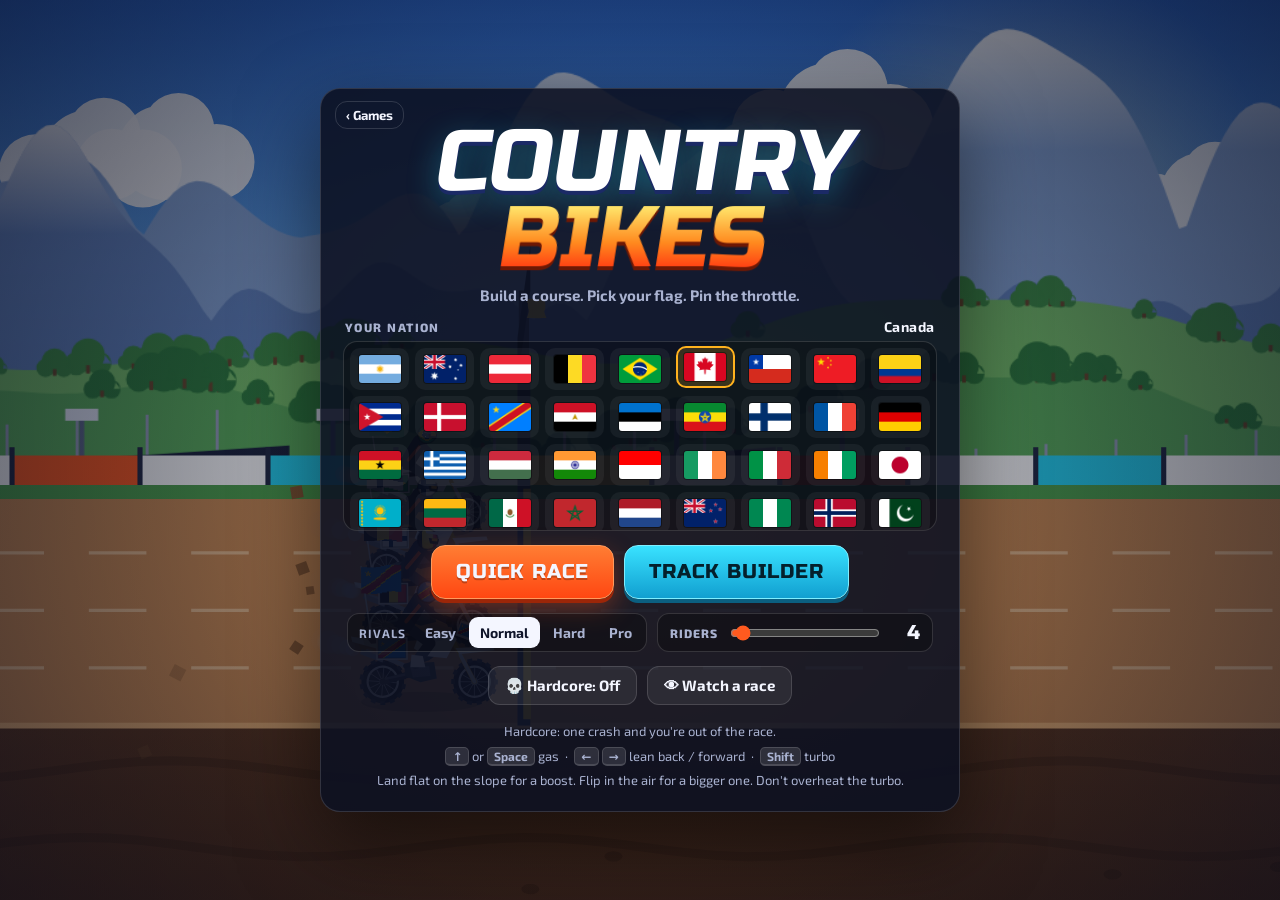
==== commit 7eb839e1: "Country Bikes: Hardcore mode (one crash and you're out) - Title toggle, applies to races and spectat" ====
--- a/countrybikes/index.html
+++ b/countrybikes/index.html
@@ -71,6 +71,10 @@
 #specbar{position:fixed;left:50%;transform:translateX(-50%);bottom:max(12px,env(safe-area-inset-bottom));z-index:6;display:flex;gap:8px}
 #specbar .btn{background:rgba(10,14,30,.75)}
 body.spec .hud-b{bottom:calc(max(12px,env(safe-area-inset-bottom)) + 56px)}
+.btn.hard[aria-pressed="true"]{background:linear-gradient(180deg,#e0284a,#9e0d28);border-color:#ff7a90;box-shadow:0 3px 0 #5c0616}
+.rl li.dnp{opacity:.62}
+.rl li.dnp .t{color:var(--bad);font-weight:800}
+.prog i.out{opacity:.25;filter:grayscale(1)}
 .keys{text-align:center;color:var(--muted);font-size:13px;margin:14px 0 0;line-height:1.9}
 
 /* ---------- editor ---------- */
@@ -192,10 +196,11 @@
       <label class="riders">Riders <input type="range" id="riders" min="2" max="50" step="1" aria-label="Number of riders"><b id="ridersN">4</b></label>
     </div>
     <div class="row">
+      <button class="btn hard" id="bHard" aria-pressed="false">💀 Hardcore: Off</button>
       <button class="btn" id="bWatch">👁 Watch a race</button>
       <button class="btn" id="bShared" hidden>Race shared track</button>
     </div>
-    <p class="keys"><kbd>↑</kbd> or <kbd>Space</kbd> gas &nbsp;·&nbsp; <kbd>←</kbd> <kbd>→</kbd> lean back / forward &nbsp;·&nbsp; <kbd>Shift</kbd> turbo<br>Land flat on the slope for a boost. Flip in the air for a bigger one. Don't overheat the turbo.</p>
+    <p class="keys">Hardcore: one crash and you're out of the race.<br><kbd>↑</kbd> or <kbd>Space</kbd> gas &nbsp;·&nbsp; <kbd>←</kbd> <kbd>→</kbd> lean back / forward &nbsp;·&nbsp; <kbd>Shift</kbd> turbo<br>Land flat on the slope for a boost. Flip in the air for a bigger one. Don't overheat the turbo.</p>
   </div>
 </div>
 
@@ -249,6 +254,7 @@
   <button class="btn" id="spPrev" aria-label="Follow the rider ahead">◀</button>
   <button class="btn" id="spLead">Follow leader</button>
   <button class="btn" id="spNext" aria-label="Follow the rider behind">▶</button>
+  <button class="btn" id="spSkip">Results ▸</button>
 </div>
 <div id="count" hidden></div>
 <div id="toast" aria-live="polite"></div>
@@ -595,10 +601,11 @@
 }
 function crash(W,b){
   const c=b.c;b.state='crash';b.crashT=0;b.crashes++;
+  if(W.hard&&W.phase!=='count'&&b.fin==null){b.out=true;b.outT=W.raceT;if(W.fx&&b===W.player)onEliminated(W);}
   const s=Math.random()<.5?-1:1;
   b.deb={x:c.x,y:c.y,vx:c.vx*0.75,vy:c.vy*0.6+2.5,a:c.a,av:c.av*0.6+s*(3+Math.random()*4),
     rx:c.x+0.1,ry:c.y+0.9,rvx:c.vx*0.95,rvy:Math.max(c.vy,0)+4.5,ra:c.a,rav:-s*(7+Math.random()*6)};
-  if(W.fx){fxCrash(W,b);if(b===W.player){W.shake=Math.max(W.shake,0.9);toast('CRASH!','hold ← or → to land cleaner');}}
+  if(W.fx){fxCrash(W,b);if(b===W.player){W.shake=Math.max(W.shake,0.9);if(!b.out)toast('CRASH!','hold ← or → to land cleaner');}}
 }
 function updDebris(W,b,dt){
   const d=b.deb;
@@ -627,7 +634,7 @@
   if(W.fx){const v=clamp(b.air/1.6,0.2,1);fxLand(W,b,v,b===W.player);if(b===W.player){W.shake=Math.max(W.shake,0.25*v);if(msg){toast(msg,sub);Snd.trick(flips>0);}}}
 }
 function updateBike(W,b,dt){
-  if(b.state==='crash'){updDebris(W,b,dt);b.crashT+=dt;if(b.crashT>1.6)respawn(W,b,Math.max(b.deb.x,b.c.x-1));return;}
+  if(b.state==='crash'){updDebris(W,b,dt);b.crashT+=dt;if(b.out)return;if(b.crashT>1.6)respawn(W,b,Math.max(b.deb.x,b.c.x-1));return;}
   if(b.ghost>0)b.ghost-=dt;
   if(b.fin!=null){b.in.gas=0;b.in.turbo=0;aiLean(b,0.6);}
   else if(b.ai)aiControl(W,b,dt);
@@ -691,7 +698,7 @@
   const nats=o.player?[o.player,...o.ais]:o.ais,n=nats.length,nl=Math.min(n,8),rows=Math.ceil(n/nl);
   const tr=buildTrack(codes,laps,rows);TR=tr;
   const W={tr,bikes:[],parts:[],t:0,raceT:0,phase:'count',count:3.9,lastCount:4,fx:o.fx!==false,shake:0,look:4,cam:{x:0,y:2,s:40},player:null,doneT:0,demo:!!o.demo,
-    spec:!!o.spec,follow:null,diff:clamp(o.diff==null?1:o.diff,0,3),rk:null};
+    spec:!!o.spec,hard:!!o.hard,endT:0,follow:null,diff:clamp(o.diff==null?1:o.diff,0,3),rk:null};
   const P=AIP[W.diff];
   nats.forEach((nat,i)=>{const ai=!(o.player&&i===0),bench=!!o.bench&&i===0,k=i%nl,row=Math.floor(i/nl);
     const b=newBike(nat,k,ai,bench?1:ai?lerp(P.sk[0],P.sk[1],Math.random()):1,laneY(k,nl));
@@ -701,7 +708,9 @@
   return W;
 }
 function pickAIs(player,n){const pool=NATIONS.map(x=>x[0]).filter(x=>x!==player);const out=[];while(out.length<n){const k=pool.splice(Math.floor(Math.random()*pool.length),1)[0];out.push(k);}return out;}
-function rankBikes(W){return W.bikes.slice().sort((a,b)=>{if(a.fin!=null&&b.fin!=null)return a.fin-b.fin;if(a.fin!=null)return -1;if(b.fin!=null)return 1;return posX(b)-posX(a);});}
+function rankBikes(W){const g=b=>b.fin!=null?0:b.out?2:1;return W.bikes.slice().sort((a,b)=>{const ga=g(a),gb=g(b);if(ga!==gb)return ga-gb;if(ga===0)return a.fin-b.fin;return posX(b)-posX(a);});}
+function watching(W){return W.spec||(W.player&&W.player.out);}
+function onEliminated(W){toast('ELIMINATED','DNP · watching the rest of the race');W.follow=null;$('#specbar').hidden=false;$('#touch').hidden=true;document.body.classList.add('spec');}
 function posX(b){return b.state==='crash'?b.deb.x:b.c.x;}
 function stepWorld(W,dt){
   TR=W.tr;W.t+=dt;
@@ -1060,7 +1069,7 @@
   if(!vig){vig=ctx.createRadialGradient(VW/2,VH/2,Math.min(VW,VH)*0.35,VW/2,VH/2,Math.max(VW,VH)*0.75);vig.addColorStop(0,'rgba(0,0,0,0)');vig.addColorStop(1,'rgba(0,0,20,.35)');}
   ctx.fillStyle=vig;ctx.fillRect(0,0,VW,VH);
 }
-function focusBike(W){if(W.player)return W.player;if(W.follow!=null)return W.bikes[W.follow];return (W.rk||rankBikes(W))[0];}
+function focusBike(W){if(W.player&&!W.player.out)return W.player;if(W.follow!=null)return W.bikes[W.follow];return (W.rk||rankBikes(W))[0];}
 function updateCam(W,dt){
   const f=focusBike(W),cam=W.cam;const p=f.state==='crash'?{x:f.deb.x,y:f.deb.y}:f.c;const vx=f.state==='crash'?f.deb.vx:f.c.vx;
   W.look+=(clamp(vx*0.2,-2,4.5)-W.look)*Math.min(1,dt*1.5);
@@ -1074,16 +1083,16 @@
   drawTrack(W,v);
   const order=W.bikes.filter(b=>{const x=posX(b);return x>v.L-4&&x<v.R+4;}).sort((a,b)=>b.ly-a.ly);for(const b of order)drawBike(W,b);
   drawParts(W);drawFront(W,v);
-  if((W.player||W.spec)&&W.bikes.length>1){const f=focusBike(W),q=f.state==='crash'?{x:f.deb.x,y:f.deb.y}:f.c,x=q.x+f.off.x,y=q.y+f.off.y+2.25+Math.sin(W.t*5)*0.08;
+  if((W.player||W.spec)&&W.bikes.length>1&&!(W.player&&W.player.out&&W.player.crashT<2)){const f=focusBike(W),q=f.state==='crash'?{x:f.deb.x,y:f.deb.y}:f.c,x=q.x+f.off.x,y=q.y+f.off.y+2.25+Math.sin(W.t*5)*0.08;
     ctx.fillStyle='#ffb21e';ctx.strokeStyle='#1b1405';ctx.lineWidth=0.06;ctx.beginPath();ctx.moveTo(x-0.28,y+0.34);ctx.lineTo(x+0.28,y+0.34);ctx.lineTo(x,y);ctx.closePath();ctx.fill();ctx.stroke();
-    if(W.player)textW('YOU',x,y+0.62,0.42,'#ffb21e');}
+    if(W.player&&f===W.player)textW('YOU',x,y+0.62,0.42,'#ffb21e');}
   drawScreenFx(W,focusBike(W));
 }
 
 /* =====================================================================
    UI / GAME STATE
    ===================================================================== */
-const S={mode:'title',world:null,demo:null,demoN:0,K:{gas:0,turbo:0,back:0,fwd:0},diff:clamp(store.get('cb_diff',1),0,3),riders:clamp(store.get('cb_riders',4),2,MAX_RIDERS),nation:store.get('cb_nation','ca'),
+const S={mode:'title',world:null,demo:null,demoN:0,K:{gas:0,turbo:0,back:0,fwd:0},diff:clamp(store.get('cb_diff',1),0,3),riders:clamp(store.get('cb_riders',4),2,MAX_RIDERS),hard:!!store.get('cb_hard',false),nation:store.get('cb_nation','ca'),
   current:null,hudT:0,results:false};
 if(!NAT_NAME[S.nation])S.nation='ca';
 const ED={codes:(store.get('cb_track',null)||PRESETS[0].codes).split('').filter(c=>PIECE[c]),sel:-1,laps:store.get('cb_laps',2),scroll:0,clearArm:false};
@@ -1096,7 +1105,7 @@
 function showGo(){const el=$('#count');el.hidden=false;el.innerHTML='<div class="go">GO!</div>';setTimeout(()=>{if(S.world&&S.world.phase!=='count')el.hidden=true;},900);}
 function setMode(m){
   S.mode=m;$('#title').hidden=m!=='title';$('#editor').hidden=m!=='editor';$('#hud').hidden=!(m==='race'||m==='pause');$('#results').hidden=m!=='results';$('#pause').hidden=m!=='pause';
-  const sp=!!(S.world&&S.world.spec)&&(m==='race'||m==='pause');
+  const sp=!!(S.world&&watching(S.world))&&(m==='race'||m==='pause');
   $('#touch').hidden=!(m==='race'&&touchUI()&&!sp);$('#specbar').hidden=!(m==='race'&&sp);document.body.classList.toggle('touch',touchUI());document.body.classList.toggle('spec',sp);if(m!=='race'){$('#count').hidden=true;}
   $('#rotate').hidden=!(VH>VW*1.15&&m==='race');
   Snd.setRace(m==='race');
@@ -1106,7 +1115,7 @@
 function newDemo(){const p=PRESETS[S.demoN++%PRESETS.length];const nats=pickAIs('xx',4);S.demo=makeWorld(p.codes.split(''),1,{ais:nats,diff:2,demo:true});S.demo.count=1.2;}
 function startRace(codes,laps,spec){
   spec=!!spec;S.current={codes:codes.slice(),laps,spec};const n=S.riders;
-  S.world=spec?makeWorld(codes,laps,{ais:pickAIs('xx',n),diff:S.diff,spec:true}):makeWorld(codes,laps,{player:S.nation,ais:pickAIs(S.nation,n-1),diff:S.diff});
+  S.world=spec?makeWorld(codes,laps,{ais:pickAIs('xx',n),diff:S.diff,spec:true,hard:S.hard}):makeWorld(codes,laps,{player:S.nation,ais:pickAIs(S.nation,n-1),diff:S.diff,hard:S.hard});
   $('#hWho').hidden=!spec;$('#hOf').textContent='/'+n;$('#rAgain').textContent=spec?'Watch again':'Race again';
   S.K={gas:0,turbo:0,back:0,fwd:0};$('#toast').innerHTML='';buildProg(S.world);setMode('race');
 }
@@ -1115,29 +1124,34 @@
   W.dots=W.bikes.map(b=>{const d=document.createElement('i');if(b===W.player)d.className='me';d.style.backgroundImage=`url(${flagURL(b.nation)})`;el.appendChild(d);return d;});}
 function updHud(W){
   const p=focusBike(W),tr=W.tr,rk=W.rk||rankBikes(W),pos=rk.indexOf(p)+1;
-  if(W.spec)$('#hWho').textContent=NAT_NAME[p.nation]+(W.follow==null?' · leader':'');
+  const wt=watching(W);$('#hWho').hidden=!wt;if(wt)$('#hWho').textContent=(W.spec?'':'Eliminated · watching ')+NAT_NAME[p.nation]+(W.follow==null?' · leader':'')+(p.out?' · OUT':'');
   if(!W.hudN||++W.hudN%3===0){W.hudN=W.hudN||1;const show=W.spec?rk.slice(0,5):rk.slice(0,3);const ol=$('#hBoard');let h='';
-    const row=(b,i)=>`<li class="${b===p?'me':''}"><b>${i+1}</b><img alt="" src="${flagURL(b.nation)}">${b===W.player?'You':NAT_NAME[b.nation]}</li>`;
+    const row=(b,i)=>`<li class="${b===p?'me':''}"><b>${b.out?'✕':i+1}</b><img alt="" src="${flagURL(b.nation)}">${b===W.player?'You':NAT_NAME[b.nation]}</li>`;
     show.forEach((b,i)=>h+=row(b,i));if(pos>show.length){if(pos>show.length+1)h+='<li class="gap">⋯</li>';h+=row(p,pos-1);}ol.innerHTML=h;}
   $('#hPos').textContent=pos;$('#hSuf').textContent=ord(pos).slice(-2);
   $('#hLap').textContent=tr.laps>1?`LAP ${Math.min(tr.laps,p.lap+1)}/${tr.laps}`:(p.fin!=null?'FINISHED':'1 LAP');
-  $('#hTime').textContent=fmtT(p.fin!=null?p.fin:W.raceT);if(W.spec)$('#hLap').textContent=tr.laps>1?`LAP ${Math.min(tr.laps,p.lap+1)}/${tr.laps}`:'1 LAP';
+  $('#hTime').textContent=fmtT(p.fin!=null?p.fin:W.raceT);if(wt)$('#hLap').textContent=tr.laps>1?`LAP ${Math.min(tr.laps,p.lap+1)}/${tr.laps}`:'1 LAP';
   $('#hSpd').textContent=Math.round(Math.hypot(p.c.vx,p.c.vy)*3.6*(p.state==='ride'?1:0));
   $('#hHeat').style.width=p.heat+'%';$('#hHeatBox').classList.toggle('hot',p.over>0||p.heat>80);$('#hHeatTxt').textContent=p.over>0?'OVERHEAT!':'TURBO';
-  const span=tr.finishX-tr.startX;W.bikes.forEach((b,i)=>{W.dots[i].style.left=clamp((posX(b)-tr.startX)/span,0,1)*100+'%';});
+  const span=tr.finishX-tr.startX;W.bikes.forEach((b,i)=>{W.dots[i].style.left=clamp((posX(b)-tr.startX)/span,0,1)*100+'%';if(b.out&&!W.dots[i].classList.contains('out'))W.dots[i].classList.add('out');});
 }
 function showResults(W){
-  const rk=rankBikes(W),p=W.player,pos=rk.indexOf(p)+1;const lead=rk[0];
+  if(S.mode==='results')return;
+  const rk=rankBikes(W),p=W.player,pos=rk.indexOf(p)+1;const lead=rk[0];const fin=rk.filter(b=>b.fin!=null),alive=rk.filter(b=>!b.out),placed=rk.filter(b=>!b.out).length;
   // estimate unfinished times
-  for(const b of rk)if(b.fin==null){const rem=W.tr.finishX-posX(b);b.est=W.raceT+Math.max(0,rem)/Math.max(8,(posX(b)-W.tr.startX)/Math.max(1,W.raceT));}
-  $('#rTitle').textContent=W.spec?NAT_NAME[lead.nation]+' wins!':pos===1?'You win!':ord(pos)+' place';
-  $('#rSub').textContent=`${PRESET_NAME(S.current.codes)} · ${S.current.laps} lap${S.current.laps>1?'s':''} · ${Math.round(W.tr.finishX-W.tr.startX)} m · ${W.bikes.length} riders · ${AIP[W.diff].name}`;
+  for(const b of rk)if(b.fin==null&&!b.out){const rem=W.tr.finishX-posX(b);b.est=W.raceT+Math.max(0,rem)/Math.max(8,(posX(b)-W.tr.startX)/Math.max(1,W.raceT));}
+  const lb=alive[0];
+  $('#rTitle').textContent=!lb?'No finishers!':W.spec?NAT_NAME[lb.nation]+' wins!':p.out?'Eliminated':pos===1?'You win!':ord(pos)+' place';
+  $('#rSub').textContent=`${PRESET_NAME(S.current.codes)} · ${S.current.laps} lap${S.current.laps>1?'s':''} · ${Math.round(W.tr.finishX-W.tr.startX)} m · ${W.bikes.length} riders · ${AIP[W.diff].name}${W.hard?` · Hardcore (${rk.length-placed} out)`:''}`;
   const ol=$('#rList');ol.innerHTML='';
-  rk.forEach((b,i)=>{const li=document.createElement('li');if(b===p)li.className='me';const t=b.fin!=null?b.fin:b.est;
-    li.innerHTML=`<span class="p">${i+1}</span><img alt="" src="${flagURL(b.nation)}"><span>${b===p?'You · ':''}${NAT_NAME[b.nation]}</span><span class="t">${i===0?fmtT(t):'+'+(t-(lead.fin!=null?lead.fin:lead.est)).toFixed(2)+(b.fin==null?'*':'')}</span>`;ol.appendChild(li);});
+  const lt=lb?(lb.fin!=null?lb.fin:lb.est):0;
+  rk.forEach((b,i)=>{const li=document.createElement('li');li.className=(b===p?'me ':'')+(b.out?'dnp':'');const t=b.fin!=null?b.fin:b.est;
+    const tt=b.out?'DNP':b===lb?fmtT(t):'+'+(t-lt).toFixed(2)+(b.fin==null?'*':'');
+    li.innerHTML=`<span class="p">${b.out?'—':i+1}</span><img alt="" src="${flagURL(b.nation)}"><span>${b===p?'You · ':''}${NAT_NAME[b.nation]}</span><span class="t">${tt}</span>`;ol.appendChild(li);});
   const key='cb_best_'+S.current.codes.join('')+'_'+S.current.laps;const prev=store.get(key,null);let txt='';
   if(p&&p.fin!=null){if(prev==null||p.fin<prev){store.set(key,p.fin);txt=prev==null?`Track record set: ${fmtT(p.fin)}`:`New track record! ${fmtT(p.fin)} (was ${fmtT(prev)})`;}else txt=`Track record: ${fmtT(prev)}`;}
-  if(W.spec)txt=`Fastest lap time: ${fmtT(lead.fin!=null?lead.fin:lead.est)}`;
+  if(W.spec)txt=lb?`Winning time: ${fmtT(lt)}`:'Every rider crashed out.';
+  else if(p.out)txt='DNP: crashed out at '+fmtT(p.outT)+(lb?` · won by ${NAT_NAME[lb.nation]} in ${fmtT(lt)}`:'');
   else if(p.flips)txt+=(txt?' · ':'')+`${p.flips} flip${p.flips>1?'s':''}`;
   $('#rBest').textContent=txt;
   setMode('results');requestAnimationFrame(()=>{const me=$('#rList .me');if(me)me.scrollIntoView({block:'nearest'});});
@@ -1155,6 +1169,8 @@
   $('#bQuick').onclick=()=>{startRace(randomTrack(),2);};
   $('#bWatch').onclick=()=>{startRace(randomTrack(),2,true);};
   const rs=$('#riders');rs.value=S.riders;$('#ridersN').textContent=S.riders;
+  const hb=$('#bHard');const setH=v=>{S.hard=v;store.set('cb_hard',v);hb.setAttribute('aria-pressed',v?'true':'false');hb.textContent='💀 Hardcore: '+(v?'On':'Off');};
+  setH(S.hard);hb.onclick=()=>{setH(!S.hard);Snd.click();msg(S.hard?'Hardcore on: one crash and you\'re out.':'Hardcore off: crashed riders respawn.');};
   rs.oninput=()=>{S.riders=+rs.value;$('#ridersN').textContent=S.riders;store.set('cb_riders',S.riders);};
   $('#bBuild').onclick=()=>{setMode('editor');edRefresh();};
   $('#bShared').onclick=()=>{startRace(ED.codes,ED.laps);};
@@ -1260,8 +1276,9 @@
 $('#pMenu').onclick=()=>setMode('title');
 $('#bMusic').onclick=()=>{const on=Snd.toggleMusic();$('#bMusic').style.opacity=on?1:.45;msg(on?'Music on':'Music off');};
 $('#bMusic').style.opacity=Snd.isMusic()?1:.45;
-function specCycle(d){const W=S.world;if(!W||!W.spec)return;const rk=W.rk||rankBikes(W);if(d===0){W.follow=null;msg('Following the leader');return;}
+function specCycle(d){const W=S.world;if(!W||!watching(W))return;const rk=W.rk||rankBikes(W);if(d===0){W.follow=null;msg('Following the leader');return;}
   const cur=focusBike(W);let i=rk.indexOf(cur)+d;i=clamp(i,0,rk.length-1);W.follow=W.bikes.indexOf(rk[i]);Snd.click();}
+$('#spSkip').onclick=()=>{if(S.world&&S.mode==='race')showResults(S.world);};
 $('#spPrev').onclick=()=>specCycle(-1);$('#spNext').onclick=()=>specCycle(1);$('#spLead').onclick=()=>specCycle(0);
 function togglePause(){if(S.mode==='race')setMode('pause');else if(S.mode==='pause')setMode('race');}
 
@@ -1269,7 +1286,7 @@
 const KEYMAP={ArrowUp:'gas',KeyW:'gas',Space:'gas',KeyJ:'gas',ArrowLeft:'back',KeyA:'back',ArrowRight:'fwd',KeyD:'fwd',ShiftLeft:'turbo',ShiftRight:'turbo',KeyK:'turbo',KeyX:'turbo'};
 addEventListener('keydown',e=>{
   unlock();const k=KEYMAP[e.code];
-  if(S.mode==='race'&&S.world&&S.world.spec){if(e.code==='ArrowLeft'||e.code==='KeyA'){specCycle(-1);e.preventDefault();}else if(e.code==='ArrowRight'||e.code==='KeyD'){specCycle(1);e.preventDefault();}else if(e.code==='KeyL'||e.code==='ArrowUp'){specCycle(0);e.preventDefault();}}
+  if(S.mode==='race'&&S.world&&watching(S.world)){if(e.code==='ArrowLeft'||e.code==='KeyA'){specCycle(-1);e.preventDefault();}else if(e.code==='ArrowRight'||e.code==='KeyD'){specCycle(1);e.preventDefault();}else if(e.code==='KeyL'||e.code==='ArrowUp'){specCycle(0);e.preventDefault();}}
   else if(S.mode==='race'&&k){S.K[k]=1;e.preventDefault();}
   if(e.code==='Escape'||e.code==='KeyP'){if(S.mode==='race'||S.mode==='pause'){togglePause();e.preventDefault();}}
   if(e.code==='KeyR'&&(S.mode==='race'||S.mode==='pause'||S.mode==='results')&&S.current)startRace(S.current.codes,S.current.laps,S.current.spec);
@@ -1297,7 +1314,9 @@
     if(S.mode!=='pause'){acc+=dt;let n=0;while(acc>=STEP&&n<5){stepWorld(W,STEP);acc-=STEP;n++;}if(n>=5)acc=0;}
     updateCam(W,dt);render(W);
     if(W===S.world&&S.mode==='race'){updHud(W);
-      if(W.phase==='done'&&(W.doneT>2.2&&(W.bikes.every(b=>b.fin!=null)||W.doneT>(W.spec?9:7))))showResults(W);}
+      const alive=W.bikes.filter(b=>!b.out),win=alive.find(b=>b.fin!=null);
+      const over=W.phase!=='count'&&(alive.every(b=>b.fin!=null)||(watching(W)?(win&&W.raceT-win.fin>9):(W.phase==='done'&&W.doneT>7)));
+      W.endT=over?W.endT+dt:0;if(W.endT>2.2)showResults(W);}
     if(W===S.demo){const lead=rankBikes(W)[0];if(lead.fin!=null&&W.raceT-lead.fin>4)newDemo();}
     // engine audio
     if(Snd.ctx()){
@@ -1322,10 +1341,10 @@
     while(t<(maxT||240)){stepWorld(W,STEP);t+=STEP;if(W.bikes[0].fin!=null&&W.bikes.filter(b=>b.fin!=null).length>=Math.min(3,W.bikes.length))break;}
     const rk=rankBikes(W);return {rank:rk.indexOf(W.bikes[0])+1,crashes:W.bikes[0].crashes,aiCrashes:W.bikes.slice(1).reduce((a,b)=>a+b.crashes,0)/(W.bikes.length-1)};},
   perf(n,frames){const W=makeWorld('FKTWDFOB'.split(''),1,{ais:pickAIs('xx',n),diff:1});W.count=0;const t0=performance.now();for(let i=0;i<frames;i++)stepWorld(W,STEP);return (performance.now()-t0)/frames;},
-  sim(codes,laps,maxT,diff){laps=laps||1;const W=makeWorld(codes.split(''),laps||1,{ais:['ca','us','fr','jp'],diff:diff==null?1:diff,fx:false});
-    let t=0;while(t<(maxT||240)){stepWorld(W,STEP);t+=STEP;if(W.bikes.every(b=>b.fin!=null))break;}
+  sim(codes,laps,maxT,diff,hard){laps=laps||1;const W=makeWorld(codes.split(''),laps||1,{ais:['ca','us','fr','jp'],diff:diff==null?1:diff,fx:false,hard:!!hard});
+    let t=0;while(t<(maxT||240)){stepWorld(W,STEP);t+=STEP;if(W.bikes.every(b=>b.fin!=null||b.out))break;}
     const bad=W.bikes.some(b=>!Number.isFinite(b.c.x+b.c.y));
-    return {len:Math.round(W.tr.finishX-W.tr.startX),t:+t.toFixed(2),bad,bikes:W.bikes.map(b=>({fin:b.fin&&+b.fin.toFixed(2),x:Math.round(posX(b)),crashes:b.crashes,respawns:b.respawns,flips:b.flips,maxKmh:Math.round(b.maxSp*3.6)}))};},
+    return {len:Math.round(W.tr.finishX-W.tr.startX),t:+t.toFixed(2),bad,bikes:W.bikes.map(b=>({out:!!b.out,fin:b.fin&&+b.fin.toFixed(2),x:Math.round(posX(b)),crashes:b.crashes,respawns:b.respawns,flips:b.flips,maxKmh:Math.round(b.maxSp*3.6)}))};},
   trace(codes,T,i,diff,laps){const W=makeWorld(codes.split(''),laps||1,{ais:['ca','us','fr','jp'],diff:diff==null?1:diff,fx:false});const b=W.bikes[i||0],out=[];let t=0,n=0;
     while(t<T){stepWorld(W,STEP);t+=STEP;if(n++%6===0)out.push([+t.toFixed(2),+b.c.x.toFixed(2),+b.c.y.toFixed(2),+b.c.a.toFixed(2),b.state,+b.c.vx.toFixed(1),b.w[0].gt,b.w[1].gt,b.crashes,+(b.w[0].av*-PH.R).toFixed(1),b.in.lean.toFixed?+b.in.lean.toFixed(2):b.in.lean]);}return out;},
   state:()=>S, keys:(k,v)=>{S.K[k]=v;}, world:()=>S.world};
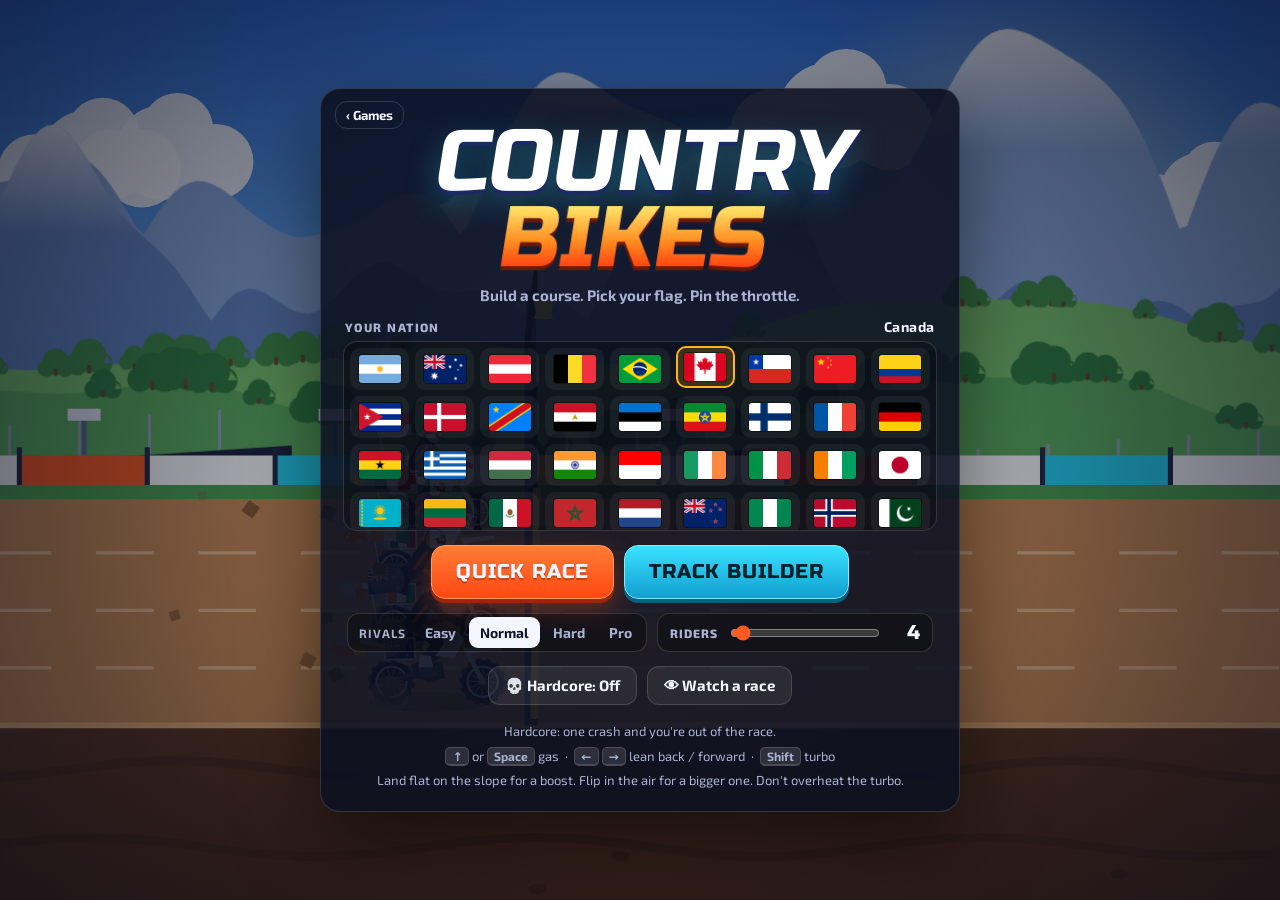
==== commit 4b00daad: "Country Bikes: finish-area podium and post-race course review - Track now ends in a 100 m run-off an" ====
--- a/countrybikes/index.html
+++ b/countrybikes/index.html
@@ -75,6 +75,15 @@
 .rl li.dnp{opacity:.62}
 .rl li.dnp .t{color:var(--bad);font-weight:800}
 .prog i.out{opacity:.25;filter:grayscale(1)}
+#review{position:fixed;inset:0;z-index:6;pointer-events:none}
+.rv-top{position:absolute;left:50%;transform:translateX(-50%);top:max(12px,env(safe-area-inset-top));background:rgba(10,14,30,.8);border:1px solid var(--line);border-radius:12px;padding:8px 14px;
+  display:flex;gap:12px;align-items:baseline;white-space:nowrap;max-width:94vw;overflow:hidden}
+.rv-top b{font:400 16px var(--display);letter-spacing:.06em;color:var(--hot2)}
+.rv-top span{font-size:13px;font-weight:700;color:#dfe6ff;overflow:hidden;text-overflow:ellipsis}
+.rv-bar{position:absolute;left:50%;transform:translateX(-50%);bottom:max(12px,env(safe-area-inset-bottom));display:flex;gap:6px;pointer-events:auto;flex-wrap:wrap;justify-content:center;width:max-content;max-width:96vw}
+.rv-bar .btn{background:rgba(10,14,30,.8);padding:9px 12px}
+.rv-bar .btn.hot{background:linear-gradient(180deg,#ff7d33,#ff4712)}
+.rl li.jump{cursor:pointer}
 .keys{text-align:center;color:var(--muted);font-size:13px;margin:14px 0 0;line-height:1.9}
 
 /* ---------- editor ---------- */
@@ -167,6 +176,8 @@
 }
 @media (prefers-reduced-motion:reduce){#toast div,#count .go{animation-duration:.01s}}
 @media (max-height:520px){
+  #results .rcard .row{position:sticky;bottom:-20px;margin:10px -20px -20px;padding:10px 12px 12px;background:rgba(12,16,34,.97);border-top:1px solid var(--line)}
+  .rcard h2{font-size:30px}
   .board li:nth-child(n+4){display:none}
   #editor{gap:6px}
   .ed-top .btn{padding:7px 12px;font-size:14px} .ed-top h2{font-size:17px} .seg button{padding:5px 9px}
@@ -256,6 +267,17 @@
   <button class="btn" id="spNext" aria-label="Follow the rider behind">▶</button>
   <button class="btn" id="spSkip">Results ▸</button>
 </div>
+<div id="review" hidden>
+  <div class="rv-top"><b>COURSE REVIEW</b><span id="rvInfo"></span></div>
+  <div class="rv-bar">
+    <button class="btn" id="rvStart" aria-label="Jump to the start">⏮</button>
+    <button class="btn" id="rvPrev">◀ DNP</button>
+    <button class="btn" id="rvNext">DNP ▶</button>
+    <button class="btn" id="rvEnd" aria-label="Jump to the podium">🏆</button>
+    <button class="btn" id="rvOut" aria-label="Zoom out">−</button><button class="btn" id="rvIn" aria-label="Zoom in">+</button>
+    <button class="btn hot" id="rvBack">Results</button>
+  </div>
+</div>
 <div id="count" hidden></div>
 <div id="toast" aria-live="polite"></div>
 <div id="msg" role="status"></div>
@@ -271,6 +293,7 @@
       <button class="btn hot" id="rAgain">Race again</button>
       <button class="btn cyan" id="rEdit">Edit track</button>
       <button class="btn" id="rNew">New random track</button>
+      <button class="btn" id="rReview">🔍 Review course</button>
       <button class="btn ghost" id="rMenu">Menu</button>
     </div>
   </div>
@@ -493,7 +516,7 @@
     codes.forEach((c,i)=>{B.piece=i;const x0=B.x;PIECE[c].b(B);B.h+=PIECE[c].dh||0;ranges.push({i,c,x0,x1:B.x,lap:l});});
     B.piece=-1;
   }
-  B.run(4,0);const finishX=B.x;B.run(60,0);
+  B.run(4,0);const finishX=B.x;B.run(100,0);B.run(8,u=>3.5*smooth(u/8));B.run(16,3.5);
   return finalizeTrack(B,{startX,finishX,lapXs,ranges,laps,codes:codes.join('')});
 }
 function finalizeTrack(B,o){
@@ -586,6 +609,7 @@
       const tq=T*f;rw.av-=tq/PH.IW*h;c.av+=tq*PH.REACT/PH.IC*h;}
     else if(Math.abs(ws)>0.3){const tq=PH.EB*Math.sign(ws);rw.av+=tq/PH.IW*h;}
     c.av+=-b.in.lean*(air?PH.LEAN_A:PH.LEAN_G)/PH.IC*h;
+    if(b.fin!=null&&(rw.gt>0||fw.gt>0)){const sp=Math.hypot(c.vx,c.vy);if(sp>0.02){const k=Math.max(0,1-7*h/sp);for(const o of [c,rw,fw]){o.vx*=k;o.vy*=k;}rw.av*=k;fw.av*=k;}}
     if((rw.gt>0&&rw.surf==='boost')||(fw.gt>0&&fw.surf==='boost')){const sp=Math.hypot(c.vx,c.vy);if(sp<33){const a=15*h;
       c.vx+=co*a;c.vy+=si*a;rw.vx+=co*a;rw.vy+=si*a;fw.vx+=co*a;fw.vy+=si*a;rw.av=Math.min(rw.av,-(sp+a)/PH.R);b.boosting=0.3;}}
   }
@@ -721,7 +745,7 @@
   for(const b of W.bikes)updateBike(W,b,dt);
   if(W.phase==='done')W.doneT+=dt;
   W.rk=rankBikes(W);
-  if(W.fx)updParts(W,dt);
+  if(W.fx){updParts(W,dt);fireworks(W,dt);}
   W.shake=Math.max(0,W.shake-dt*1.8);
 }
 
@@ -820,6 +844,7 @@
     trick(big){if(!ctx)return;const t=ctx.currentTime;(big?[72,76,79,84,88]:[76,79,84]).forEach((m,i)=>osc('triangle',mf(m),t+i*.06,.005,.12,.18,sfx));},
     overheat(){if(!ctx)return;const t=ctx.currentTime;[0,1,2].forEach(i=>osc('square',i%2?660:880,t+i*.15,.005,.08,.12,sfx,{lp:2500}));noise(t,.05,.2,.9,'highpass',2000,.7,sfx);},
     finish(win){if(!ctx)return;const t=ctx.currentTime;(win?[69,73,76,81,85,88]:[69,72,76,81]).forEach((m,i)=>osc('sawtooth',mf(m),t+i*.11,.01,.08,i===5||(!win&&i===3)?.9:.14,sfx,{lp:3000}));},
+    pop(){if(!ctx)return;const t=ctx.currentTime;noise(t,.002,.14,.35,'lowpass',1800,.8,sfx);noise(t+.05,.002,.05,.6,'highpass',5000,.7,sfx);},
     click(){if(!ctx)return;osc('triangle',1200,ctx.currentTime,.002,.05,.04,sfx);},
   };
   return Object.assign({init,start,setRace,toggleMusic,engines,isMusic:()=>musicOn,ctx:()=>ctx},fx);
@@ -923,8 +948,32 @@
     ctx.strokeStyle='rgba(255,255,255,.7)';ctx.lineWidth=0.06;ctx.beginPath();for(let x=hz.x0+0.4;x<=hz.x1-0.4;x+=0.4){const y=hz.water+Math.sin(x*2+t*3)*0.06;x===hz.x0+0.4?ctx.moveTo(x,y):ctx.lineTo(x,y);}ctx.stroke();}
   // loops
   for(const L of tr.loops){if(L.x0-L.R-1>v.R||L.end<v.L)continue;drawLoop(L,segs);}
+  drawPodium(W,v);
   // start gate, lap arches, finish (back parts)
   drawGate(W,tr.startX,'START',false);for(const lx of tr.lapXs)drawArch(lx,'LAP',false);drawArch(tr.finishX,'FINISH',false);
+}
+const POD_X=44;
+function drawPodium(W,v){
+  const x=TR.finishX+POD_X;if(x-6>v.R||x+6<v.L)return;const y=groundAt(x)+LANE_W-0.1;
+  const top3=(W.rk||rankBikes(W)).filter(b=>b.fin!=null).slice(0,3);
+  const blocks=[[-1.7,0.95,'#c9ced8','2'],[0,1.4,'#ffcf3f','1'],[1.7,0.7,'#d08a4a','3']];
+  // backdrop banner
+  ctx.fillStyle='rgba(12,16,34,.88)';ctx.fillRect(x-3.4,y+3.6,6.8,1.1);textW('WINNERS',x,y+4.15,0.62,'#ffd23f');
+  ctx.fillStyle='#39405e';ctx.fillRect(x-3.3,y,0.12,4.7);ctx.fillRect(x+3.18,y,0.12,4.7);
+  blocks.forEach(([dx,hh,col,lab],i)=>{const bx=x+dx;ctx.fillStyle=col;ctx.fillRect(bx-0.8,y,1.6,hh);ctx.fillStyle='rgba(0,0,0,.18)';ctx.fillRect(bx-0.8,y,1.6,0.12);
+    textW(lab,bx,y+hh*0.5,0.6,'#1b1d27');
+    const b=top3[i===0?1:i===1?0:2];if(b){ctx.fillStyle='#e9edf7';ctx.fillRect(bx-0.03,y+hh,0.06,1.6);wavyFlag(flagImg(b.nation),bx+0.03,y+hh+0.85,1.05,0.7,W.t,i,0.07);}});
+  if(top3[0]){const tx=x,ty=y+1.4;ctx.fillStyle='#ffcf3f';ctx.beginPath();ctx.moveTo(tx-0.28,ty+0.9);ctx.lineTo(tx+0.28,ty+0.9);ctx.lineTo(tx+0.12,ty+0.45);ctx.lineTo(tx+0.08,ty+0.2);ctx.lineTo(tx+0.2,ty+0.08);
+    ctx.lineTo(tx-0.2,ty+0.08);ctx.lineTo(tx-0.08,ty+0.2);ctx.lineTo(tx-0.12,ty+0.45);ctx.closePath();ctx.fill();}
+  // hay bales on the berm
+  const bx0=TR.finishX+104.5;if(bx0<v.R+3)for(let k=0;k<4;k++){const hx=bx0+k*1.3,hy=groundAt(hx);ctx.fillStyle='#e2b85a';ctx.fillRect(hx-0.6,hy,1.2,0.7);ctx.strokeStyle='#b88a36';ctx.lineWidth=0.05;ctx.strokeRect(hx-0.6,hy,1.2,0.7);}
+}
+function fireworks(W,dt){
+  if(!W.bikes.some(b=>b.fin!=null)||Math.abs(W.cam.x-(TR.finishX+POD_X))>40)return;
+  W.fwT=(W.fwT||0)-dt;if(W.fwT>0)return;W.fwT=0.45+Math.random()*0.7;
+  const x=TR.finishX+POD_X+(Math.random()-.5)*40,y=groundAt(x)+9+Math.random()*6,cols=['#ff5a1f','#ffd23f','#26d6f5','#39e08a','#ffffff','#f25fb0','#b36bff'],c1=cols[Math.floor(Math.random()*cols.length)],c2=cols[Math.floor(Math.random()*cols.length)];
+  for(let i=0;i<46;i++){const a=i/46*TAU,sp=5+Math.random()*2.5;bit(W,x,y,Math.cos(a)*sp,Math.sin(a)*sp+2,i%2?c1:c2,2,1.3);}
+  Snd.pop();
 }
 function inHaz(x){for(const hz of TR.hz)if(x>hz.x0-0.2&&x<hz.x1+0.2)return true;return false;}
 function drawLoop(L,segs){
@@ -963,7 +1012,10 @@
 function polyW(pts,col){ctx.fillStyle=col;ctx.beginPath();pts.forEach((p,i)=>i?ctx.lineTo(p[0],p[1]):ctx.moveTo(p[0],p[1]));ctx.closePath();ctx.fill();}
 function drawRider(b,l,t){
   const img=flagImg(b.nation),dx=l*0.15,crouch=Math.abs(l)*0.04;
-  const peg=[-0.1,-0.1],knee=[0.14+dx*0.3,0.22-crouch],hip=[-0.26+dx*0.7,0.52-crouch],sh=[-0.02+dx,0.9-crouch],head=[0.11+dx,1.04-crouch],hand=[0.44,0.56],elb=[0.2+dx*0.5,0.68];
+  const celeb=b.fin!=null&&b.state==='ride'&&Math.hypot(b.c.vx,b.c.vy)<2.5,bob=celeb?Math.abs(Math.sin(t*6+b.lane))*0.06:0;
+  const peg=[-0.1,-0.1],knee=[0.14+dx*0.3,0.22-crouch+bob*.5],hip=[-0.26+dx*0.7,0.52-crouch+bob],sh=[-0.02+dx,0.9-crouch+bob],head=[0.11+dx,1.04-crouch+bob];
+  let hand=[0.44,0.56],elb=[0.2+dx*0.5,0.68];
+  if(celeb){const wv=Math.sin(t*9+b.lane*1.7);hand=[sh[0]+0.18+wv*0.1,sh[1]+0.52];elb=[sh[0]+0.2,sh[1]+0.25];}
   ctx.lineCap='round';ctx.lineJoin='round';
   lineW([hip,knee,peg],0.17,'#3a3f4d');polyW([[peg[0]-0.08,peg[1]-0.06],[peg[0]+0.16,peg[1]-0.06],[peg[0]+0.12,peg[1]+0.12],[peg[0]-0.06,peg[1]+0.14]],'#f2f3f7');
   lineW([hip,sh],0.27,'#262b38');lineW([[hip[0]+0.02,hip[1]+0.05],[sh[0]+0.01,sh[1]-0.06]],0.06,'#ff5a1f');
@@ -1027,7 +1079,7 @@
 function puff(W,x,y,vx,vy,r,col,life){if(W.parts.length>700)return;W.parts.push({k:0,x,y,vx,vy,r,col,life,max:life});}
 function bit(W,x,y,vx,vy,col,k,life){if(W.parts.length>700)return;W.parts.push({k:k||1,x,y,vx,vy,r:0.06+Math.random()*0.05,col,life:life||0.8,max:life||0.8,a:Math.random()*6,av:(Math.random()-.5)*14});}
 function updParts(W,dt){const P=W.parts;for(let i=P.length-1;i>=0;i--){const p=P[i];p.life-=dt;if(p.life<=0){P.splice(i,1);continue;}
-  if(p.k===0){p.vx*=1-1.8*dt;p.vy=p.vy*(1-1.8*dt)+0.4*dt;}else if(p.k===3){p.vy-=2*dt;p.vx*=1-.8*dt;}else{p.vy-=PH.G*dt;}
+  if(p.k===0){p.vx*=1-1.8*dt;p.vy=p.vy*(1-1.8*dt)+0.4*dt;}else if(p.k===2){p.vx*=1-1.2*dt;p.vy=p.vy*(1-1.2*dt)-3*dt;}else if(p.k===3){p.vy-=2*dt;p.vx*=1-.8*dt;}else{p.vy-=PH.G*dt;}
   p.x+=p.vx*dt;p.y+=p.vy*dt;if(p.av)p.a+=p.av*dt;}}
 function drawParts(W){for(const p of W.parts){const f=p.life/p.max;
   if(p.k===0){ctx.globalAlpha=f*f*0.42;ctx.fillStyle=p.col;ctx.beginPath();ctx.arc(p.x,p.y,p.r*(1+(1-f)*1.3),0,TAU);ctx.fill();}
@@ -1071,12 +1123,22 @@
 }
 function focusBike(W){if(W.player&&!W.player.out)return W.player;if(W.follow!=null)return W.bikes[W.follow];return (W.rk||rankBikes(W))[0];}
 function updateCam(W,dt){
+  if(W.free&&S.mode==='review'){const F=W.free,cam=W.cam;F.x=clamp(F.x,0,TR.length);cam.x+=(F.x-cam.x)*Math.min(1,dt*8);const gy=groundAt(cam.x);
+    cam.y+=(gy+3.4-cam.y)*Math.min(1,dt*5);const ts=Math.min(VH/14,VW/20)*F.z;cam.s+=(ts-cam.s)*Math.min(1,dt*5);return;}
   const f=focusBike(W),cam=W.cam;const p=f.state==='crash'?{x:f.deb.x,y:f.deb.y}:f.c;const vx=f.state==='crash'?f.deb.vx:f.c.vx;
   W.look+=(clamp(vx*0.2,-2,4.5)-W.look)*Math.min(1,dt*1.5);
   const gy=groundAt(p.x),tx=p.x+W.look,ty=Math.max(gy+2.9,lerp(gy+2.9,p.y+1.2,0.8));
   const base=Math.min(VH/14,VW/20),sp=Math.hypot(f.c.vx,f.c.vy),ts=base/(1+sp*0.011+Math.max(0,p.y-gy-3)*0.03);
   if(W.t<0.05){cam.x=tx;cam.y=ty;cam.s=ts;}
   cam.x=tx;cam.y+=(ty-cam.y)*Math.min(1,dt*5);cam.s+=(ts-cam.s)*Math.min(1,dt*1.8);
+}
+function drawTag(W,b){
+  const cr=b.state==='crash',x=(cr?b.deb.x:b.c.x)+b.off.x,y=(cr?Math.max(b.deb.y,b.deb.ry):b.c.y)+b.off.y+1.9,rk=(W.rk||rankBikes(W)).indexOf(b)+1;
+  const lab=(b===W.player?'You · ':'')+NAT_NAME[b.nation],st=b.out?'DNP':b.fin!=null?ord(rk):'riding';
+  ctx.save();ctx.font="0.36px 'Russo One', Impact, sans-serif";const w=ctx.measureText(lab).width+1.4;ctx.restore();
+  ctx.fillStyle=b.out?'rgba(120,12,30,.9)':'rgba(10,14,30,.85)';ctx.fillRect(x-w/2,y,w,0.9);
+  drawFlagW(flagImg(b.nation),x-w/2+0.12,y+0.2,0.72,0.48);textW(lab,x+0.4,y+0.6,0.36,'#fff');textW(st,x+0.4,y+0.25,0.26,b.out?'#ffb3c0':'#ffd23f');
+  ctx.fillStyle=b.out?'rgba(120,12,30,.9)':'rgba(10,14,30,.85)';ctx.beginPath();ctx.moveTo(x-0.15,y);ctx.lineTo(x+0.15,y);ctx.lineTo(x,y-0.25);ctx.fill();
 }
 function render(W){
   TR=W.tr;drawBackground(W);const v=worldTf(W);
@@ -1086,6 +1148,7 @@
   if((W.player||W.spec)&&W.bikes.length>1&&!(W.player&&W.player.out&&W.player.crashT<2)){const f=focusBike(W),q=f.state==='crash'?{x:f.deb.x,y:f.deb.y}:f.c,x=q.x+f.off.x,y=q.y+f.off.y+2.25+Math.sin(W.t*5)*0.08;
     ctx.fillStyle='#ffb21e';ctx.strokeStyle='#1b1405';ctx.lineWidth=0.06;ctx.beginPath();ctx.moveTo(x-0.28,y+0.34);ctx.lineTo(x+0.28,y+0.34);ctx.lineTo(x,y);ctx.closePath();ctx.fill();ctx.stroke();
     if(W.player&&f===W.player)textW('YOU',x,y+0.62,0.42,'#ffb21e');}
+  if(S.mode==='review'&&W===S.world)for(const b of W.bikes){const x=posX(b);if(x<v.L-2||x>v.R+2)continue;drawTag(W,b);}
   drawScreenFx(W,focusBike(W));
 }
 
@@ -1108,7 +1171,8 @@
   const sp=!!(S.world&&watching(S.world))&&(m==='race'||m==='pause');
   $('#touch').hidden=!(m==='race'&&touchUI()&&!sp);$('#specbar').hidden=!(m==='race'&&sp);document.body.classList.toggle('touch',touchUI());document.body.classList.toggle('spec',sp);if(m!=='race'){$('#count').hidden=true;}
   $('#rotate').hidden=!(VH>VW*1.15&&m==='race');
-  Snd.setRace(m==='race');
+  Snd.setRace(m==='race'||m==='review');
+  $('#review').hidden=m!=='review';
   if(m==='editor'){requestAnimationFrame(()=>{drawEditor();});}
 }
 let isTouch=false;function touchUI(){return isTouch||matchMedia('(pointer:coarse)').matches;}
@@ -1147,6 +1211,7 @@
   const lt=lb?(lb.fin!=null?lb.fin:lb.est):0;
   rk.forEach((b,i)=>{const li=document.createElement('li');li.className=(b===p?'me ':'')+(b.out?'dnp':'');const t=b.fin!=null?b.fin:b.est;
     const tt=b.out?'DNP':b===lb?fmtT(t):'+'+(t-lt).toFixed(2)+(b.fin==null?'*':'');
+    if(b.fin==null){li.classList.add('jump');li.title='Show on the course';li.onclick=()=>enterReview(posX(b));}
     li.innerHTML=`<span class="p">${b.out?'—':i+1}</span><img alt="" src="${flagURL(b.nation)}"><span>${b===p?'You · ':''}${NAT_NAME[b.nation]}</span><span class="t">${tt}</span>`;ol.appendChild(li);});
   const key='cb_best_'+S.current.codes.join('')+'_'+S.current.laps;const prev=store.get(key,null);let txt='';
   if(p&&p.fin!=null){if(prev==null||p.fin<prev){store.set(key,p.fin);txt=prev==null?`Track record set: ${fmtT(p.fin)}`:`New track record! ${fmtT(p.fin)} (was ${fmtT(prev)})`;}else txt=`Track record: ${fmtT(prev)}`;}
@@ -1154,7 +1219,7 @@
   else if(p.out)txt='DNP: crashed out at '+fmtT(p.outT)+(lb?` · won by ${NAT_NAME[lb.nation]} in ${fmtT(lt)}`:'');
   else if(p.flips)txt+=(txt?' · ':'')+`${p.flips} flip${p.flips>1?'s':''}`;
   $('#rBest').textContent=txt;
-  setMode('results');requestAnimationFrame(()=>{const me=$('#rList .me');if(me)me.scrollIntoView({block:'nearest'});});
+  S.resT=performance.now();setMode('results');requestAnimationFrame(()=>{const me=$('#rList .me');if(me)me.scrollIntoView({block:'nearest'});});
 }
 function PRESET_NAME(codes){const s=codes.join('');const p=PRESETS.find(x=>x.codes===s);return p?p.name:'Custom track';}
 
@@ -1280,6 +1345,24 @@
   const cur=focusBike(W);let i=rk.indexOf(cur)+d;i=clamp(i,0,rk.length-1);W.follow=W.bikes.indexOf(rk[i]);Snd.click();}
 $('#spSkip').onclick=()=>{if(S.world&&S.mode==='race')showResults(S.world);};
 $('#spPrev').onclick=()=>specCycle(-1);$('#spNext').onclick=()=>specCycle(1);$('#spLead').onclick=()=>specCycle(0);
+function reviewTargets(W){return W.bikes.filter(b=>b.fin==null).map(posX).sort((a,b)=>a-b);}
+function enterReview(x){const W=S.world;if(!W)return;W.free={x:x==null?W.cam.x:x,z:0.75};if(x!=null)W.cam.x=x;setMode('review');updReview();}
+function updReview(){const W=S.world;if(!W||!W.free)return;const n=W.bikes.filter(b=>b.fin==null).length,tr=W.tr;
+  const at=W.free.x>tr.finishX?'Finish area':W.free.x<tr.startX?'Start':`${Math.round(W.free.x-tr.startX)} m of ${Math.round(tr.finishX-tr.startX)} m`;
+  $('#rvInfo').textContent=at+' · '+(n?`${n} rider${n>1?'s':''} didn't finish`:'every rider finished')+' · drag or ← → to scroll';
+  $('#rvPrev').disabled=$('#rvNext').disabled=!n;}
+function reviewJump(d){const W=S.world;if(!W||!W.free)return;const t=reviewTargets(W);if(!t.length)return;const cx=W.free.x;
+  let x=d>0?t.find(v=>v>cx+1):t.slice().reverse().find(v=>v<cx-1);if(x==null)x=d>0?t[0]:t[t.length-1];W.free.x=x;Snd.click();updReview();}
+$('#rReview').onclick=()=>{const W=S.world;const t=W?reviewTargets(W):[];enterReview(t.length?t[t.length-1]:W.tr.startX+5);};
+$('#rvBack').onclick=()=>{if(S.world)S.world.free=null;setMode('results');};
+$('#rvStart').onclick=()=>{S.world.free.x=S.world.tr.startX;updReview();};
+$('#rvEnd').onclick=()=>{S.world.free.x=S.world.tr.finishX+POD_X-4;updReview();};
+$('#rvPrev').onclick=()=>reviewJump(-1);$('#rvNext').onclick=()=>reviewJump(1);
+$('#rvIn').onclick=()=>{S.world.free.z=clamp(S.world.free.z*1.25,0.35,1.6);};$('#rvOut').onclick=()=>{S.world.free.z=clamp(S.world.free.z/1.25,0.35,1.6);};
+(function reviewDrag(){let d=null;cv.addEventListener('pointerdown',e=>{if(S.mode!=='review')return;d={x:e.clientX};cv.setPointerCapture(e.pointerId);});
+  cv.addEventListener('pointermove',e=>{if(!d||S.mode!=='review')return;const W=S.world;W.free.x-=(e.clientX-d.x)/W.cam.s;W.cam.x=W.free.x;d.x=e.clientX;updReview();});
+  ['pointerup','pointercancel'].forEach(t=>cv.addEventListener(t,()=>{d=null;}));
+  cv.addEventListener('wheel',e=>{if(S.mode!=='review')return;e.preventDefault();const W=S.world;W.free.x+=(Math.abs(e.deltaX)>Math.abs(e.deltaY)?e.deltaX:e.deltaY)/W.cam.s;updReview();},{passive:false});})();
 function togglePause(){if(S.mode==='race')setMode('pause');else if(S.mode==='pause')setMode('race');}
 
 /* ---------- input ---------- */
@@ -1287,10 +1370,13 @@
 addEventListener('keydown',e=>{
   unlock();const k=KEYMAP[e.code];
   if(S.mode==='race'&&S.world&&watching(S.world)){if(e.code==='ArrowLeft'||e.code==='KeyA'){specCycle(-1);e.preventDefault();}else if(e.code==='ArrowRight'||e.code==='KeyD'){specCycle(1);e.preventDefault();}else if(e.code==='KeyL'||e.code==='ArrowUp'){specCycle(0);e.preventDefault();}}
-  else if(S.mode==='race'&&k){S.K[k]=1;e.preventDefault();}
+  else if((S.mode==='race'||S.mode==='review')&&k){S.K[k]=1;e.preventDefault();}
+  if(S.mode==='review'&&(e.code==='Escape'||e.code==='Enter')){$('#rvBack').onclick();e.preventDefault();return;}
+  if(S.mode==='review'&&(e.code==='PageDown'||e.code==='KeyN'))reviewJump(1);
+  if(S.mode==='review'&&(e.code==='PageUp'||e.code==='KeyB'))reviewJump(-1);
   if(e.code==='Escape'||e.code==='KeyP'){if(S.mode==='race'||S.mode==='pause'){togglePause();e.preventDefault();}}
   if(e.code==='KeyR'&&(S.mode==='race'||S.mode==='pause'||S.mode==='results')&&S.current)startRace(S.current.codes,S.current.laps,S.current.spec);
-  if(e.code==='Enter'&&S.mode==='results')startRace(S.current.codes,S.current.laps,S.current.spec);
+  if(e.code==='Enter'&&S.mode==='results'&&!e.repeat&&performance.now()-(S.resT||0)>400)startRace(S.current.codes,S.current.laps,S.current.spec);
 });
 addEventListener('keyup',e=>{const k=KEYMAP[e.code];if(k)S.K[k]=0;});
 addEventListener('blur',()=>{S.K={gas:0,turbo:0,back:0,fwd:0};});
@@ -1309,9 +1395,10 @@
   requestAnimationFrame(frame);const dt=Math.min(0.1,(now-last)/1000);last=now;
   let W=null;
   if(S.mode==='title'){if(!S.demo)newDemo();W=S.demo;}
-  else if(S.mode==='race'||S.mode==='pause'||S.mode==='results')W=S.world;
+  else if(S.mode==='race'||S.mode==='pause'||S.mode==='results'||S.mode==='review')W=S.world;
   if(W){
     if(S.mode!=='pause'){acc+=dt;let n=0;while(acc>=STEP&&n<5){stepWorld(W,STEP);acc-=STEP;n++;}if(n>=5)acc=0;}
+    if(S.mode==='review'&&W.free){const d=(S.K.fwd?1:0)-(S.K.back?1:0);if(d){W.free.x+=d*dt*32/W.free.z;updReview();}}
     updateCam(W,dt);render(W);
     if(W===S.world&&S.mode==='race'){updHud(W);
       const alive=W.bikes.filter(b=>!b.out),win=alive.find(b=>b.fin!=null);
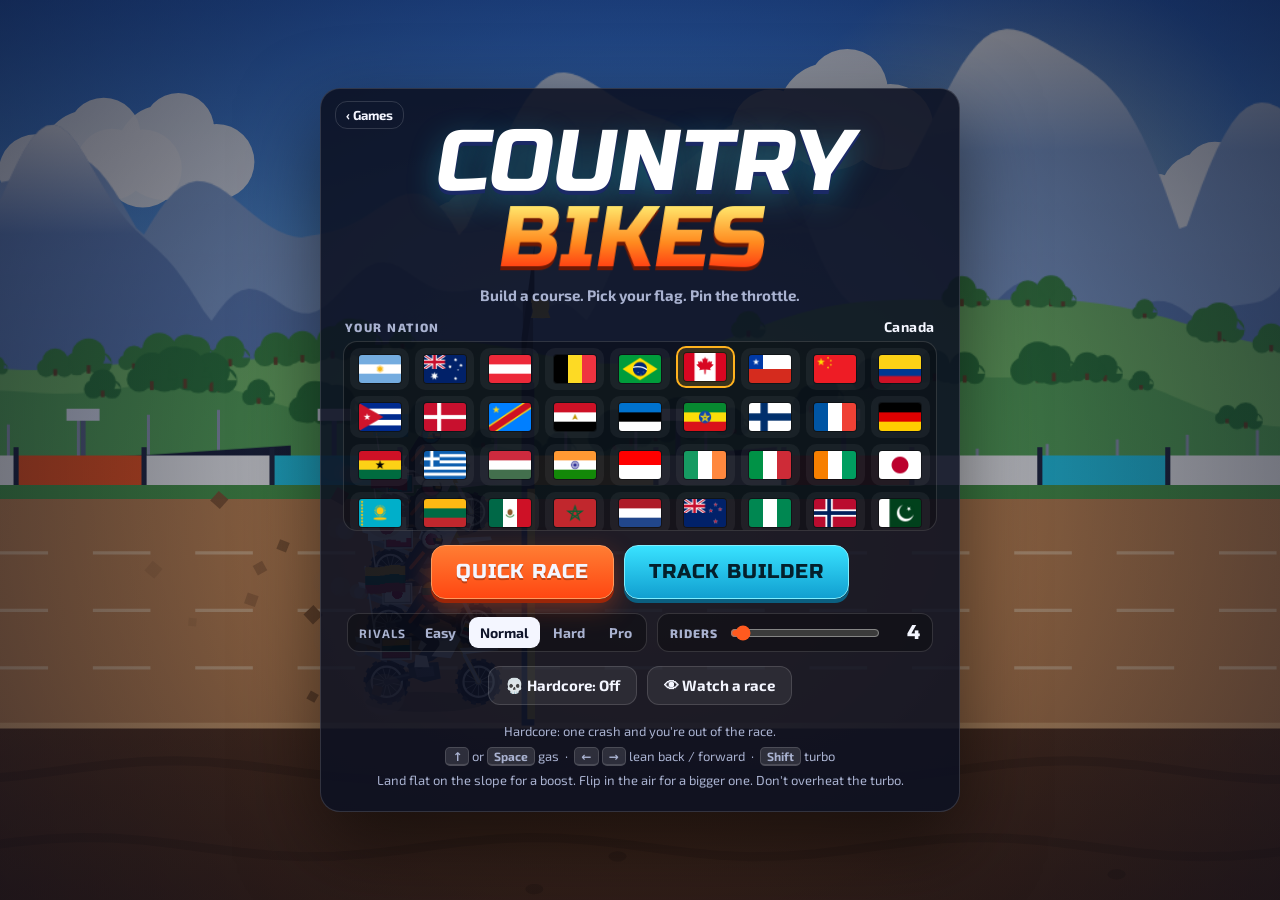
==== commit aea64c50: "Country Bikes: longer courses, review zoom, 7 new pieces incl. Giant Loop - Track limit doubled to 8" ====
--- a/countrybikes/index.html
+++ b/countrybikes/index.html
@@ -234,6 +234,7 @@
     <div class="spacer"></div>
     <select id="tPreset" aria-label="Load a preset track"><option value="">Load preset…</option></select>
     <button class="btn" id="tRand">🎲 Random</button>
+    <button class="btn" id="tRandL">🎲 Long</button>
     <button class="btn" id="tShare">🔗 Share</button>
   </div>
   <div class="palette" id="palette" aria-label="Track pieces. Tap to add."></div>
@@ -274,7 +275,7 @@
     <button class="btn" id="rvPrev">◀ DNP</button>
     <button class="btn" id="rvNext">DNP ▶</button>
     <button class="btn" id="rvEnd" aria-label="Jump to the podium">🏆</button>
-    <button class="btn" id="rvOut" aria-label="Zoom out">−</button><button class="btn" id="rvIn" aria-label="Zoom in">+</button>
+    <button class="btn" id="rvOut" aria-label="Zoom out">🔍−</button><button class="btn" id="rvIn" aria-label="Zoom in">🔍+</button><button class="btn" id="rvFit">Whole course</button>
     <button class="btn hot" id="rvBack">Results</button>
   </div>
 </div>
@@ -449,7 +450,7 @@
 /* =====================================================================
    TRACK PIECES & BUILDER  (units: metres, y up)
    ===================================================================== */
-const LANE_W=3.6, LANE_Y=[0.35,1.25,2.15,3.05], LOOP_K=0.34, HMIN=-4, HMAX=8, MAX_PIECES=40;
+const LANE_W=3.6, LANE_Y=[0.35,1.25,2.15,3.05], LOOP_K=0.34, HMIN=-4, HMAX=8, MAX_PIECES=80;
 function rampUp(H,deg){const L=2*H/Math.tan(deg*Math.PI/180);return [L,u=>H*(u/L)*(u/L)];}
 class Builder{
   constructor(){this.pts=[{x:0,y:0}];this.attr=[];this.base=[{x:0,y:0}];this.x=0;this.h=0;this.hz=[];this.loops=[];this.piece=-1;this.post=null;this.loopN=0;}
@@ -460,6 +461,10 @@
     this.x=x0+len;
   }
 }
+function loopPiece(B,R,sh,runIn,runOut){
+  B.run(runIn,0);const id=B.loopN++,x0=B.x,h=B.h,n=Math.round(20*R);
+  for(let k=1;k<=n;k++){const ph=k/n,phi=TAU*ph,cx=x0+sh*ph,mid=(k-.5)/n;B.pt(cx+R*Math.sin(phi),h+R-R*Math.cos(phi),'loop',{id,k:mid<0.5?'A':'B'},mid,true);}
+  B.x=x0+sh;const end=x0+sh+R+1.4;B.loops.push({id,x0,x1:x0+sh,R,h,end});B.post={id,end};B.run(runOut,0);B.post=null;}
 function tableFn(H,up,top,down){return u=>u<up?H*smooth(u/up):u<up+top?H:u<up+top+down?H*(1-smooth((u-up-top)/down)):0;}
 const PIECES=[
  {c:'F',name:'Flat',tag:'Breather',b:B=>B.run(12,0)},
@@ -477,10 +482,14 @@
  {c:'N',name:'Step Down',tag:'−2 m',dh:-2,b:B=>{B.run(3,0);B.run(1.6,u=>-2*smooth(u/1.6),0,0.2);B.run(6,-2);}},
  {c:'C',name:'Climb',tag:'+3 m',dh:3,b:B=>{B.run(16,u=>3*smooth(u/16));B.run(3,3);}},
  {c:'E',name:'Descent',tag:'−3 m',dh:-3,b:B=>{B.run(16,u=>-3*smooth(u/16));B.run(3,-3);}},
- {c:'O',name:'Loop',tag:'Needs speed',warn:1,b:B=>{
-   B.run(4,0);const id=B.loopN++,R=4.2,sh=2.6,x0=B.x,h=B.h,n=84;
-   for(let k=1;k<=n;k++){const ph=k/n,phi=TAU*ph,cx=x0+sh*ph,mid=(k-.5)/n;B.pt(cx+R*Math.sin(phi),h+R-R*Math.cos(phi),'loop',{id,k:mid<0.5?'A':'B'},mid,true);}
-   B.x=x0+sh;const end=x0+sh+R+1.4;B.loops.push({id,x0,x1:x0+sh,R,h,end});B.post={id,end};B.run(12,0);B.post=null;}},
+ {c:'O',name:'Loop',tag:'Needs speed',warn:1,b:B=>loopPiece(B,4.2,2.6,4,12)},
+ {c:'Z',name:'Giant Loop',tag:'Full speed or fall',warn:1,b:B=>loopPiece(B,8.5,4.6,10,18)},
+ {c:'J',name:'Step-Up Jump',tag:'+2 m · needs speed',warn:1,dh:2,b:B=>{const[L,f]=rampUp(1.5,24);B.run(L,f,'kick');B.run(1,u=>1.5*(1-u),0,0.2);B.run(3.5,0);B.run(0.5,u=>2*u/0.5,0,0.1);B.run(8,2);}},
+ {c:'Q',name:'Drop-Off',tag:'−3 m cliff',dh:-3,b:B=>{B.run(4,0);B.run(0.3,u=>-1.2*u/0.3,0,0.1);B.run(9,u=>-1.2-1.8*smooth(u/9));B.run(4,-3);}},
+ {c:'S',name:'Spine',tag:'Sharp launch',b:B=>{B.run(5,u=>2*Math.pow(u/5,1.6),'kick');B.run(5,u=>2*Math.pow(1-u/5,1.6));B.run(6,0);}},
+ {c:'Y',name:'Bowl',tag:'Deep dip + lip',b:B=>{B.run(20,u=>{const x=u/10-1;return -3*(1-x*x*x*x)+(x>0.6?0.9*smooth((x-0.6)/0.4):0);},0,0.3);B.run(4,u=>0.9*(1-smooth(u/4)));B.run(4,0);}},
+ {c:'I',name:'Ice Patch',tag:'No grip',b:B=>{B.run(1,0);B.run(14,0,'ice');B.run(1,0);}},
+ {c:'A',name:'Camel Humps',tag:'3 big humps',b:B=>B.run(27,u=>1.3*(1-Math.cos(TAU*u/9)),0,0.3)},
  {c:'M',name:'Mud Pit',tag:'Slow going',b:B=>{B.run(1,0);B.run(12,0,'mud');B.run(1,0);}},
  {c:'P',name:'Boost Pad',tag:'Speed up',b:B=>{B.run(2,0);B.run(8,0,'boost');B.run(2,0);}},
  {c:'L',name:'Launcher',tag:'Huge air',b:B=>{B.run(2,0);B.run(6,0,'boost');const[L,f]=rampUp(1.6,32);B.run(L,f,'kick');B.run(3,u=>1.6*(1-smooth(u/3)));B.run(24,0);}},
@@ -492,15 +501,19 @@
  {name:'Loop Mania',codes:'FPOKFWPOFDF'},
  {name:'Mud & Guts',codes:'WMKXRFMDUFNF'},
  {name:'Mountain',codes:'FKCTFBNEPOF'},
+ {name:'Giant Loop',codes:'FPZKFSIFJQPZF'},
+ {name:'Ice & Bowls',codes:'FKIYFAMSFYIPOF'},
+ {name:'Marathon',codes:'FKTWPOFDGFASJQHRXFPZKIYFBNECLTFMWDFPOSKF'},
 ];
 function heightsOK(codes){let h=0;for(const c of codes){h+=PIECE[c].dh||0;if(h>HMAX||h<HMIN)return false;}return true;}
 function randomTrack(rng,n){
   rng=rng||Math.random;n=n||(10+Math.floor(rng()*3));
-  const pool='KKKBTTDDGWWRXHHVUNCEOMPPLF';const out=[];let tries=0;
-  while(out.length<n&&tries<500){tries++;
+  if(n>MAX_PIECES)n=MAX_PIECES;
+  const pool='KKKBTTDDGWWRXHHVUNCEOMPPLFZJQSSYIAA';const out=[];let tries=0;
+  while(out.length<n&&tries<3000){tries++;
     const c=pool[Math.floor(rng()*pool.length)],prev=out[out.length-1];
     if(c===prev)continue;
-    if(c==='O'&&!(prev==='F'||prev==='P'))continue;
+    if((c==='O'||c==='Z')&&!(prev==='F'||prev==='P'))continue;
     if((c==='G'||c==='D'||c==='L')&&(prev==='M'||prev==='W'||prev==='X'))continue;
     if(!heightsOK([...out,c]))continue;
     if(out.length<1&&c!=='F'&&c!=='K'&&c!=='P')continue;
@@ -572,7 +585,7 @@
     const vn=w.vx*nx+w.vy*ny;let jn=0;
     if(vn<0){jn=-(1+PH.E)*vn*PH.MW;w.vx+=nx*jn/PH.MW;w.vy+=ny*jn/PH.MW;}
     const tx=ny,ty=-nx,vt=w.vx*tx+w.vy*ty+w.av*R,k=1/PH.MW+R*R/PH.IW;
-    const mu=s.surf==='mud'?0.62:PH.MU,lim=mu*jn;const jt=clamp(-vt/k,-lim,lim);
+    const mu=s.surf==='mud'?0.62:s.surf==='ice'?0.1:PH.MU,lim=mu*jn;const jt=clamp(-vt/k,-lim,lim);
     w.vx+=tx*jt/PH.MW;w.vy+=ty*jt/PH.MW;w.av+=jt*R/PH.IW;
     w.gt=4;w.nx=nx;w.ny=ny;w.surf=s.surf;hit=true;
     if(s.gate){const st=b.loop[s.gate.id]||0;if(s.gate.k==='A'&&s.phase>0.3&&st<1)b.loop[s.gate.id]=1;else if(s.gate.k==='B'&&s.phase>0.8)b.loop[s.gate.id]=2;}
@@ -676,6 +689,7 @@
   if(!b.hold&&b.fin==null){
     if(c.x>b.bestX+0.5){b.bestX=c.x;b.stuckT=0;}else b.stuckT+=dt;
     if(b.stuckT>2.2){respawn(W,b,b.bestX+2);return;}
+    b.chkT=(b.chkT||0)+dt;if(b.chkT>6){const adv=b.bestX-(b.chkX||0);b.chkX=b.bestX;b.chkT=0;if(adv<8&&W.phase!=='count'){respawn(W,b,b.bestX+4);return;}}
     if(b.touch&&!inLoop(b)&&Math.abs(wrapA(c.a-surfAng(b)))>1.3){b.tipT=(b.tipT||0)+dt;if(b.tipT>0.6){b.tipT=0;crash(W,b);return;}}else b.tipT=0;
     for(const hz of TR.hz)if(c.x>hz.x0&&c.x<hz.x1&&c.y<hz.water+0.5){crash(W,b);return;}
     if(!Number.isFinite(c.x+c.y+c.vx+c.vy)){placeBike(b,b.bestX,6);}
@@ -928,7 +942,9 @@
   ctx.setLineDash([]);
   ctx.strokeStyle='#4ea24c';ctx.lineWidth=0.22;ctx.beginPath();{let st=false;for(let i=b0;i<=b1;i++){if(inHaz(bx[i])){st=false;continue;}if(!st){ctx.moveTo(bx[i],by[i]+LANE_W+0.05);st=true;}else ctx.lineTo(bx[i],by[i]+LANE_W+0.05);}}ctx.stroke();
   // special surfaces
-  for(let i=i0;i<=i1;i++){const s=segs[i];if(s.surf!=='mud'&&s.surf!=='boost')continue;
+  for(let i=i0;i<=i1;i++){const s=segs[i];if(s.surf==='ice'){ctx.fillStyle='rgba(205,240,255,.9)';ctx.beginPath();ctx.moveTo(s.ax,s.ay);ctx.lineTo(s.bx+0.01,s.by);ctx.lineTo(s.bx+0.01,s.by+LANE_W);ctx.lineTo(s.ax,s.ay+LANE_W);ctx.fill();
+      if((s.ax*2|0)%4===0){ctx.strokeStyle='rgba(255,255,255,.95)';ctx.lineWidth=0.06;ctx.beginPath();ctx.moveTo(s.ax,s.ay+0.4+((s.ax*3|0)%5)*0.6);ctx.lineTo(s.ax+0.8,s.ay+0.7+((s.ax*3|0)%5)*0.6);ctx.stroke();}continue;}
+    if(s.surf!=='mud'&&s.surf!=='boost')continue;
     ctx.fillStyle=s.surf==='mud'?'#5b3a1f':'rgba(38,214,245,.55)';ctx.beginPath();ctx.moveTo(s.ax,s.ay);ctx.lineTo(s.bx+0.01,s.by);ctx.lineTo(s.bx+0.01,s.by+LANE_W);ctx.lineTo(s.ax,s.ay+LANE_W);ctx.fill();
     if(s.surf==='mud'&&((s.ax*2|0)%3===0)){ctx.fillStyle='rgba(160,120,80,.6)';ctx.beginPath();ctx.ellipse(s.ax+0.2,s.ay+0.5+((s.ax*7|0)%4)*0.4,0.35,0.08,0,0,TAU);ctx.fill();}
     if(s.surf==='boost'){const ph=((s.ax-t*14)%1.5+1.5)%1.5;if(ph<0.5){ctx.fillStyle='rgba(255,255,255,.85)';for(let l=0;l<4;l++){const yy=s.ay+LANE_Y[l];ctx.beginPath();ctx.moveTo(s.ax,yy-0.22);ctx.lineTo(s.ax+0.3,yy);ctx.lineTo(s.ax,yy+0.22);ctx.lineTo(s.ax+0.12,yy);ctx.fill();}}}}
@@ -1094,7 +1110,7 @@
   if(Math.abs(c.x-W.cam.x)>32)return;
   const co=Math.cos(c.a),si=Math.sin(c.a);
   if(rw.gt>0&&!inLoop(b)){const slip=Math.abs(-rw.av*PH.R-sp);const rate=(b.in.gas?sp*0.8:sp*0.25)+slip*3;b.dustT+=rate*dt;
-    const col=rw.surf==='mud'?'#6b4424':rw.surf==='boost'?'#bff4ff':'#d9a574';
+    const col=rw.surf==='mud'?'#6b4424':rw.surf==='boost'||rw.surf==='ice'?'#e8f8ff':'#d9a574';
     while(b.dustT>1){b.dustT-=1;const bx=rw.x-rw.nx*PH.R+ox,by=rw.y-rw.ny*PH.R+oy;puff(W,bx,by+0.1,-c.vx*0.15-Math.random(),Math.random()*1.2,0.16+Math.random()*0.14,col,0.7);
       if(b.in.gas&&(slip>2||rw.surf==='mud'||Math.random()<.35))bit(W,bx,by+0.1,-2-Math.random()*4+c.vx*0.3,2+Math.random()*3,rw.surf==='mud'?'#4a2d14':'#8a5a32',1,0.9);}}
   if(b.in.gas&&b.over<=0&&Math.random()<0.5){const ex=c.x+(-0.98)*co-0.1*si+ox,ey=c.y+(-0.98)*si+0.1*co+oy;
@@ -1124,7 +1140,8 @@
 function focusBike(W){if(W.player&&!W.player.out)return W.player;if(W.follow!=null)return W.bikes[W.follow];return (W.rk||rankBikes(W))[0];}
 function updateCam(W,dt){
   if(W.free&&S.mode==='review'){const F=W.free,cam=W.cam;F.x=clamp(F.x,0,TR.length);cam.x+=(F.x-cam.x)*Math.min(1,dt*8);const gy=groundAt(cam.x);
-    cam.y+=(gy+3.4-cam.y)*Math.min(1,dt*5);const ts=Math.min(VH/14,VW/20)*F.z;cam.s+=(ts-cam.s)*Math.min(1,dt*5);return;}
+    const far=clamp((0.5-F.z)/0.4,0,1),ty=lerp(gy+3.4,(TR.minY+TR.maxY)/2+LANE_W*0.5-(VH*0.08)/Math.max(1,cam.s),far);
+    cam.y+=(ty-cam.y)*Math.min(1,dt*5);const ts=Math.min(VH/14,VW/20)*F.z;cam.s+=(ts-cam.s)*Math.min(1,dt*6);return;}
   const f=focusBike(W),cam=W.cam;const p=f.state==='crash'?{x:f.deb.x,y:f.deb.y}:f.c;const vx=f.state==='crash'?f.deb.vx:f.c.vx;
   W.look+=(clamp(vx*0.2,-2,4.5)-W.look)*Math.min(1,dt*1.5);
   const gy=groundAt(p.x),tx=p.x+W.look,ty=Math.max(gy+2.9,lerp(gy+2.9,p.y+1.2,0.8));
@@ -1133,12 +1150,14 @@
   cam.x=tx;cam.y+=(ty-cam.y)*Math.min(1,dt*5);cam.s+=(ts-cam.s)*Math.min(1,dt*1.8);
 }
 function drawTag(W,b){
-  const cr=b.state==='crash',x=(cr?b.deb.x:b.c.x)+b.off.x,y=(cr?Math.max(b.deb.y,b.deb.ry):b.c.y)+b.off.y+1.9,rk=(W.rk||rankBikes(W)).indexOf(b)+1;
+  const k=clamp(42/W.cam.s,1,8),cr=b.state==='crash',wx=(cr?b.deb.x:b.c.x)+b.off.x,wy=(cr?Math.max(b.deb.y,b.deb.ry):b.c.y)+b.off.y+1.9,rk=(W.rk||rankBikes(W)).indexOf(b)+1;
+  ctx.save();ctx.translate(wx,wy);ctx.scale(k,k);const x=0,y=0;
   const lab=(b===W.player?'You · ':'')+NAT_NAME[b.nation],st=b.out?'DNP':b.fin!=null?ord(rk):'riding';
   ctx.save();ctx.font="0.36px 'Russo One', Impact, sans-serif";const w=ctx.measureText(lab).width+1.4;ctx.restore();
   ctx.fillStyle=b.out?'rgba(120,12,30,.9)':'rgba(10,14,30,.85)';ctx.fillRect(x-w/2,y,w,0.9);
   drawFlagW(flagImg(b.nation),x-w/2+0.12,y+0.2,0.72,0.48);textW(lab,x+0.4,y+0.6,0.36,'#fff');textW(st,x+0.4,y+0.25,0.26,b.out?'#ffb3c0':'#ffd23f');
   ctx.fillStyle=b.out?'rgba(120,12,30,.9)':'rgba(10,14,30,.85)';ctx.beginPath();ctx.moveTo(x-0.15,y);ctx.lineTo(x+0.15,y);ctx.lineTo(x,y-0.25);ctx.fill();
+  ctx.restore();
 }
 function render(W){
   TR=W.tr;drawBackground(W);const v=worldTf(W);
@@ -1282,7 +1301,7 @@
   const bx=tr.bx,by=tr.by;g.beginPath();g.moveTo(X(bx[0]),h);for(let i=0;i<bx.length;i++)g.lineTo(X(bx[i]),Y(by[i]));g.lineTo(X(bx[bx.length-1]),h);g.closePath();
   const dg=g.createLinearGradient(0,Y(tr.maxY),0,h);dg.addColorStop(0,'#b0713f');dg.addColorStop(1,'#5a3319');g.fillStyle=dg;g.fill();
   g.lineWidth=3;g.strokeStyle='#e8b27a';g.beginPath();for(let i=0;i<bx.length;i++)i?g.lineTo(X(bx[i]),Y(by[i])):g.moveTo(X(bx[i]),Y(by[i]));g.stroke();
-  for(const s of tr.segs){if(s.surf!=='mud'&&s.surf!=='boost'&&s.surf!=='kick')continue;g.strokeStyle=s.surf==='mud'?'#4a2a10':s.surf==='boost'?'#26d6f5':'#ff4a3d';g.lineWidth=5;g.beginPath();g.moveTo(X(s.ax),Y(s.ay));g.lineTo(X(s.bx),Y(s.by));g.stroke();}
+  for(const s of tr.segs){if(s.surf!=='mud'&&s.surf!=='boost'&&s.surf!=='kick'&&s.surf!=='ice')continue;g.strokeStyle=s.surf==='ice'?'#dff6ff':s.surf==='mud'?'#4a2a10':s.surf==='boost'?'#26d6f5':'#ff4a3d';g.lineWidth=5;g.beginPath();g.moveTo(X(s.ax),Y(s.ay));g.lineTo(X(s.bx),Y(s.by));g.stroke();}
   for(const hz of tr.hz){g.fillStyle='rgba(60,170,255,.9)';g.fillRect(X(hz.x0+0.4),Y(hz.water),(hz.x1-hz.x0-0.8)*ppm,(hz.water-hz.floor)*ppm);}
   g.lineWidth=4;g.strokeStyle='#dfe6f5';for(const L of tr.loops){g.beginPath();let st=false;for(const s of tr.segs){if(!s.loop||s.gate.id!==L.id)continue;if(!st){g.moveTo(X(s.ax),Y(s.ay));st=true;}g.lineTo(X(s.bx),Y(s.by));}g.stroke();}
   // start / finish
@@ -1303,13 +1322,14 @@
     const sc=Math.min(224/B.x,70/Math.max(3,mxY-mnY)),ox=8,oy=86-(-mnY)*sc*0+0;const X=x=>ox+x*sc,Y=y=>oy-(y-mnY)*sc;
     g.beginPath();g.moveTo(X(0),104);B.base.forEach(q=>g.lineTo(X(q.x),Y(q.y)));g.lineTo(X(B.x),104);g.closePath();g.fillStyle='#a8683a';g.fill();
     g.lineWidth=4;g.strokeStyle='#e8b27a';g.beginPath();B.base.forEach((q,i)=>i?g.lineTo(X(q.x),Y(q.y)):g.moveTo(X(q.x),Y(q.y)));g.stroke();
-    for(let i=0;i<B.attr.length;i++){const a=B.attr[i],q0=B.pts[i],q1=B.pts[i+1];if(a.surf==='loop'){g.strokeStyle='#eef3ff';g.lineWidth=4;}else if(a.surf==='mud'){g.strokeStyle='#4a2a10';g.lineWidth=7;}else if(a.surf==='boost'){g.strokeStyle='#26d6f5';g.lineWidth=7;}else if(a.surf==='kick'){g.strokeStyle='#ff4a3d';g.lineWidth=5;}else continue;
+    for(let i=0;i<B.attr.length;i++){const a=B.attr[i],q0=B.pts[i],q1=B.pts[i+1];if(a.surf==='loop'){g.strokeStyle='#eef3ff';g.lineWidth=4;}else if(a.surf==='mud'){g.strokeStyle='#4a2a10';g.lineWidth=7;}else if(a.surf==='ice'){g.strokeStyle='#e4f8ff';g.lineWidth=7;}else if(a.surf==='boost'){g.strokeStyle='#26d6f5';g.lineWidth=7;}else if(a.surf==='kick'){g.strokeStyle='#ff4a3d';g.lineWidth=5;}else continue;
       g.beginPath();g.moveTo(X(q0.x),Y(q0.y));g.lineTo(X(q1.x),Y(q1.y));g.stroke();}
     for(const hz of B.hz){g.fillStyle='rgba(60,170,255,.9)';g.fillRect(X(hz.x0+0.4),Y(hz.water),(hz.x1-hz.x0-0.8)*sc,(hz.water-hz.floor)*sc);}
   });
   const sel=$('#tPreset');PRESETS.forEach((p,i)=>{const o=document.createElement('option');o.value=i;o.textContent=p.name;sel.appendChild(o);});
   sel.onchange=()=>{if(sel.value==='')return;ED.codes=PRESETS[+sel.value].codes.split('');ED.sel=ED.codes.length-1;ED.scroll=0;sel.value='';edRefresh();msg('Preset loaded');};
   $('#tRand').onclick=()=>{ED.codes=randomTrack();ED.sel=ED.codes.length-1;ED.scroll=0;edRefresh();Snd.click();};
+  $('#tRandL').onclick=()=>{ED.codes=randomTrack(null,34+Math.floor(Math.random()*12));ED.sel=ED.codes.length-1;ED.scroll=0;edRefresh();Snd.click();msg(`Long track: ${ED.codes.length} pieces`);};
   $('#tL').onclick=()=>{const i=ED.sel;if(i<1)return;[ED.codes[i-1],ED.codes[i]]=[ED.codes[i],ED.codes[i-1]];if(!heightsOK(ED.codes)){[ED.codes[i-1],ED.codes[i]]=[ED.codes[i],ED.codes[i-1]];msg('That move would take the track out of bounds.');return;}ED.sel--;edRefresh();edEnsureVisible();};
   $('#tR').onclick=()=>{const i=ED.sel;if(i<0||i>=ED.codes.length-1)return;[ED.codes[i+1],ED.codes[i]]=[ED.codes[i],ED.codes[i+1]];if(!heightsOK(ED.codes)){[ED.codes[i+1],ED.codes[i]]=[ED.codes[i],ED.codes[i+1]];msg('That move would take the track out of bounds.');return;}ED.sel++;edRefresh();edEnsureVisible();};
   $('#tDup').onclick=()=>{if(ED.sel>=0)edInsert(ED.codes[ED.sel]);};
@@ -1349,7 +1369,7 @@
 function enterReview(x){const W=S.world;if(!W)return;W.free={x:x==null?W.cam.x:x,z:0.75};if(x!=null)W.cam.x=x;setMode('review');updReview();}
 function updReview(){const W=S.world;if(!W||!W.free)return;const n=W.bikes.filter(b=>b.fin==null).length,tr=W.tr;
   const at=W.free.x>tr.finishX?'Finish area':W.free.x<tr.startX?'Start':`${Math.round(W.free.x-tr.startX)} m of ${Math.round(tr.finishX-tr.startX)} m`;
-  $('#rvInfo').textContent=at+' · '+(n?`${n} rider${n>1?'s':''} didn't finish`:'every rider finished')+' · drag or ← → to scroll';
+  $('#rvInfo').textContent=at+' · '+(n?`${n} rider${n>1?'s':''} didn't finish`:'every rider finished')+' · drag to scroll · wheel or pinch to zoom';
   $('#rvPrev').disabled=$('#rvNext').disabled=!n;}
 function reviewJump(d){const W=S.world;if(!W||!W.free)return;const t=reviewTargets(W);if(!t.length)return;const cx=W.free.x;
   let x=d>0?t.find(v=>v>cx+1):t.slice().reverse().find(v=>v<cx-1);if(x==null)x=d>0?t[0]:t[t.length-1];W.free.x=x;Snd.click();updReview();}
@@ -1358,11 +1378,20 @@
 $('#rvStart').onclick=()=>{S.world.free.x=S.world.tr.startX;updReview();};
 $('#rvEnd').onclick=()=>{S.world.free.x=S.world.tr.finishX+POD_X-4;updReview();};
 $('#rvPrev').onclick=()=>reviewJump(-1);$('#rvNext').onclick=()=>reviewJump(1);
-$('#rvIn').onclick=()=>{S.world.free.z=clamp(S.world.free.z*1.25,0.35,1.6);};$('#rvOut').onclick=()=>{S.world.free.z=clamp(S.world.free.z/1.25,0.35,1.6);};
-(function reviewDrag(){let d=null;cv.addEventListener('pointerdown',e=>{if(S.mode!=='review')return;d={x:e.clientX};cv.setPointerCapture(e.pointerId);});
-  cv.addEventListener('pointermove',e=>{if(!d||S.mode!=='review')return;const W=S.world;W.free.x-=(e.clientX-d.x)/W.cam.s;W.cam.x=W.free.x;d.x=e.clientX;updReview();});
-  ['pointerup','pointercancel'].forEach(t=>cv.addEventListener(t,()=>{d=null;}));
-  cv.addEventListener('wheel',e=>{if(S.mode!=='review')return;e.preventDefault();const W=S.world;W.free.x+=(Math.abs(e.deltaX)>Math.abs(e.deltaY)?e.deltaX:e.deltaY)/W.cam.s;updReview();},{passive:false});})();
+function fitZ(){const W=S.world;return Math.min(0.35,VW*0.92/((W.tr.length+6)*Math.min(VH/14,VW/20)));}
+function reviewZoom(f){const W=S.world;if(!W||!W.free)return;W.free.z=clamp(W.free.z*f,fitZ(),2.6);updReview();}
+function reviewFit(){const W=S.world;if(!W||!W.free)return;W.free.z=fitZ();W.free.x=W.tr.length/2-(VW*0.14)/(Math.min(VH/14,VW/20)*W.free.z);updReview();}
+$('#rvIn').onclick=()=>reviewZoom(1.3);$('#rvOut').onclick=()=>reviewZoom(1/1.3);$('#rvFit').onclick=()=>reviewFit();
+(function reviewDrag(){const P=new Map();let pinch=null;
+  cv.addEventListener('pointerdown',e=>{if(S.mode!=='review')return;cv.setPointerCapture(e.pointerId);P.set(e.pointerId,{x:e.clientX,y:e.clientY});
+    if(P.size===2){const q=[...P.values()];pinch={d:Math.hypot(q[0].x-q[1].x,q[0].y-q[1].y),z:S.world.free.z};}});
+  cv.addEventListener('pointermove',e=>{const pt=P.get(e.pointerId);if(!pt||S.mode!=='review')return;const W=S.world,dx=e.clientX-pt.x;pt.x=e.clientX;pt.y=e.clientY;
+    if(P.size>=2&&pinch){const q=[...P.values()];const d=Math.hypot(q[0].x-q[1].x,q[0].y-q[1].y);W.free.z=clamp(pinch.z*d/pinch.d,fitZ(),2.6);}
+    else{W.free.x-=dx/W.cam.s;W.cam.x=W.free.x;}updReview();});
+  ['pointerup','pointercancel'].forEach(t=>cv.addEventListener(t,e=>{P.delete(e.pointerId);if(P.size<2)pinch=null;}));
+  cv.addEventListener('wheel',e=>{if(S.mode!=='review')return;e.preventDefault();const W=S.world;
+    if(Math.abs(e.deltaX)>Math.abs(e.deltaY)){W.free.x+=e.deltaX/W.cam.s;updReview();}
+    else reviewZoom(Math.exp(-e.deltaY*(e.ctrlKey?0.01:0.0018)));},{passive:false});})();
 function togglePause(){if(S.mode==='race')setMode('pause');else if(S.mode==='pause')setMode('race');}
 
 /* ---------- input ---------- */
@@ -1374,6 +1403,9 @@
   if(S.mode==='review'&&(e.code==='Escape'||e.code==='Enter')){$('#rvBack').onclick();e.preventDefault();return;}
   if(S.mode==='review'&&(e.code==='PageDown'||e.code==='KeyN'))reviewJump(1);
   if(S.mode==='review'&&(e.code==='PageUp'||e.code==='KeyB'))reviewJump(-1);
+  if(S.mode==='review'&&(e.key==='+'||e.key==='='))reviewZoom(1.3);
+  if(S.mode==='review'&&(e.key==='-'||e.key==='_'))reviewZoom(1/1.3);
+  if(S.mode==='review'&&e.key==='0')reviewFit();
   if(e.code==='Escape'||e.code==='KeyP'){if(S.mode==='race'||S.mode==='pause'){togglePause();e.preventDefault();}}
   if(e.code==='KeyR'&&(S.mode==='race'||S.mode==='pause'||S.mode==='results')&&S.current)startRace(S.current.codes,S.current.laps,S.current.spec);
   if(e.code==='Enter'&&S.mode==='results'&&!e.repeat&&performance.now()-(S.resT||0)>400)startRace(S.current.codes,S.current.laps,S.current.spec);
@@ -1398,7 +1430,7 @@
   else if(S.mode==='race'||S.mode==='pause'||S.mode==='results'||S.mode==='review')W=S.world;
   if(W){
     if(S.mode!=='pause'){acc+=dt;let n=0;while(acc>=STEP&&n<5){stepWorld(W,STEP);acc-=STEP;n++;}if(n>=5)acc=0;}
-    if(S.mode==='review'&&W.free){const d=(S.K.fwd?1:0)-(S.K.back?1:0);if(d){W.free.x+=d*dt*32/W.free.z;updReview();}}
+    if(S.mode==='review'&&W.free){const d=(S.K.fwd?1:0)-(S.K.back?1:0);if(d){W.free.x+=d*dt*32/Math.max(0.15,W.free.z);updReview();}}
     updateCam(W,dt);render(W);
     if(W===S.world&&S.mode==='race'){updHud(W);
       const alive=W.bikes.filter(b=>!b.out),win=alive.find(b=>b.fin!=null);
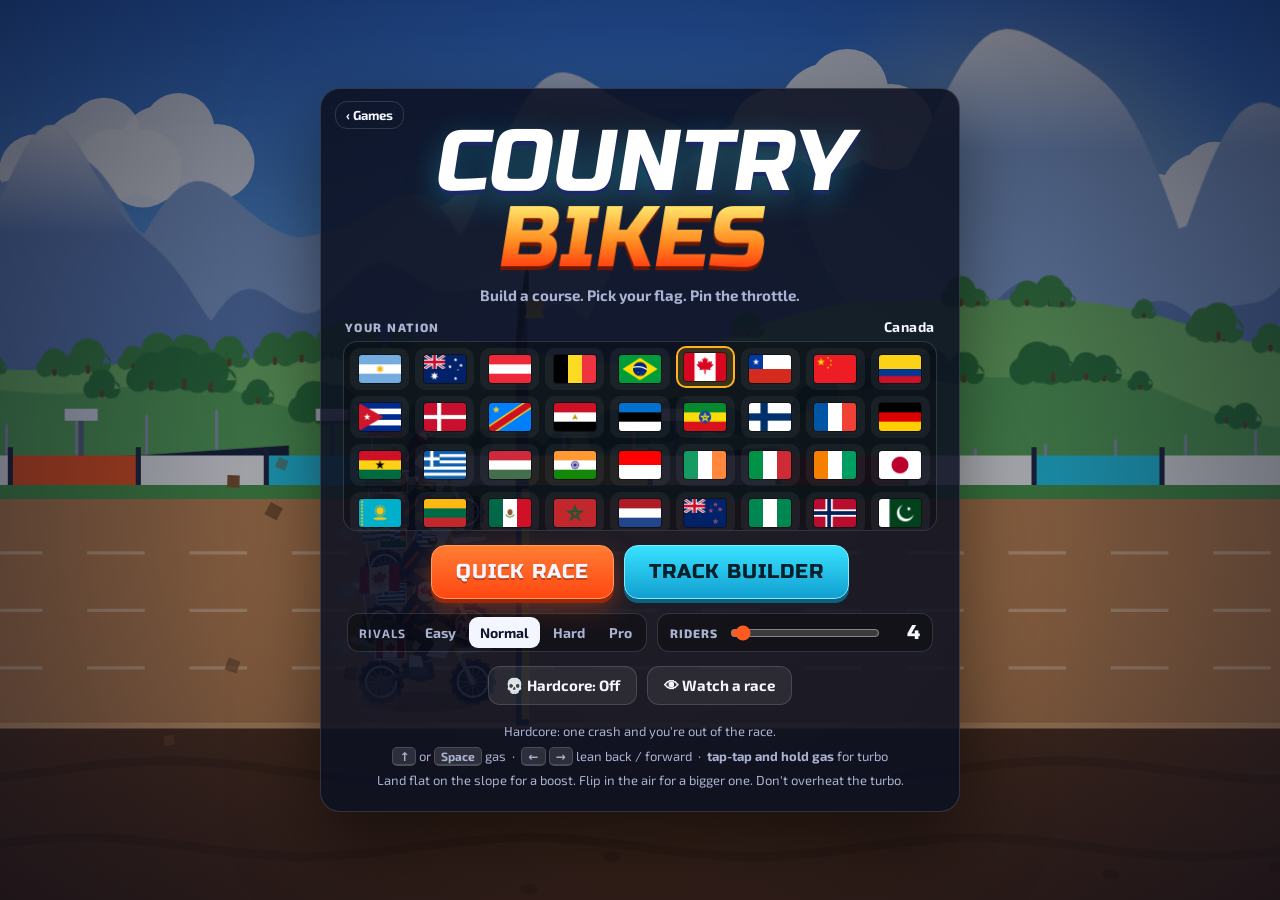
==== commit 077dc3e2: "Country Bikes: pump the gas for turbo; single GAS button on touch - Turbo now triggers by pumping th" ====
--- a/countrybikes/index.html
+++ b/countrybikes/index.html
@@ -140,6 +140,9 @@
 .tbtn.gas{width:104px;height:104px;background:rgba(255,90,31,.55);border-color:#ffb58f;font-size:20px}
 .tbtn.turbo{font-size:13px;background:rgba(38,214,245,.35);border-color:#9ef0ff}
 .tbtn.gas.on{background:rgba(255,90,31,.85)}
+.tbtn.gas{width:118px;height:118px;display:flex;flex-direction:column;align-items:center;justify-content:center;gap:2px}
+.tbtn.gas small{font:700 10px var(--body);letter-spacing:.04em;opacity:.85}
+.tbtn.gas.turbo{background:rgba(38,214,245,.8);border-color:#dff9ff;box-shadow:0 0 26px rgba(38,214,245,.8)}
 @media (max-width:640px){body.touch .hud-b{bottom:auto;top:calc(max(10px,env(safe-area-inset-top)) + 96px)}}
 #count{position:fixed;inset:0;z-index:7;display:grid;place-items:center;pointer-events:none}
 #count .lights{display:flex;gap:14px;padding:14px 18px;border-radius:20px;background:rgba(8,10,20,.75);border:2px solid rgba(255,255,255,.2)}
@@ -172,7 +175,7 @@
 @media (max-width:640px){
   .pos{font-size:40px} .time{font-size:17px} .speed b{font-size:28px} .speed{min-width:80px;font-size:13px} .heat{width:110px}
   .hud-c{width:40vw}
-  .tbtn{width:66px;height:66px;font-size:22px} .tbtn.gas{width:88px;height:88px}
+  .tbtn{width:66px;height:66px;font-size:22px} .tbtn.gas{width:100px;height:100px}
 }
 @media (prefers-reduced-motion:reduce){#toast div,#count .go{animation-duration:.01s}}
 @media (max-height:520px){
@@ -211,7 +214,7 @@
       <button class="btn" id="bWatch">👁 Watch a race</button>
       <button class="btn" id="bShared" hidden>Race shared track</button>
     </div>
-    <p class="keys">Hardcore: one crash and you're out of the race.<br><kbd>↑</kbd> or <kbd>Space</kbd> gas &nbsp;·&nbsp; <kbd>←</kbd> <kbd>→</kbd> lean back / forward &nbsp;·&nbsp; <kbd>Shift</kbd> turbo<br>Land flat on the slope for a boost. Flip in the air for a bigger one. Don't overheat the turbo.</p>
+    <p class="keys">Hardcore: one crash and you're out of the race.<br><kbd>↑</kbd> or <kbd>Space</kbd> gas &nbsp;·&nbsp; <kbd>←</kbd> <kbd>→</kbd> lean back / forward &nbsp;·&nbsp; <b>tap-tap and hold gas</b> for turbo<br>Land flat on the slope for a boost. Flip in the air for a bigger one. Don't overheat the turbo.</p>
   </div>
 </div>
 
@@ -260,7 +263,7 @@
 </div>
 <div id="touch" hidden>
   <div class="tl"><button class="tbtn" data-k="back" aria-label="Lean back">⟲</button><button class="tbtn" data-k="fwd" aria-label="Lean forward">⟳</button></div>
-  <div class="tr"><button class="tbtn turbo" data-k="turbo">TURBO</button><button class="tbtn gas" data-k="gas">GAS</button></div>
+  <div class="tr"><button class="tbtn gas" data-k="gas" aria-label="Gas. Tap twice and hold for turbo.">GAS<small>tap-tap = turbo</small></button></div>
 </div>
 <div id="specbar" hidden>
   <button class="btn" id="spPrev" aria-label="Follow the rider ahead">◀</button>
@@ -308,7 +311,7 @@
       <button class="btn cyan" id="pEdit">Edit track</button>
       <button class="btn ghost" id="pMenu">Menu</button>
     </div>
-    <p class="keys"><kbd>↑</kbd>/<kbd>Space</kbd> gas · <kbd>←</kbd><kbd>→</kbd> lean · <kbd>Shift</kbd> turbo · <kbd>R</kbd> restart · <kbd>Esc</kbd> pause</p>
+    <p class="keys"><kbd>↑</kbd>/<kbd>Space</kbd> gas · <kbd>←</kbd><kbd>→</kbd> lean · tap-tap &amp; hold gas = turbo · <kbd>R</kbd> restart · <kbd>Esc</kbd> pause</p>
   </div>
 </div>
 
@@ -719,7 +722,7 @@
   aiLean(b,P.gain,b.aiErr||0);
 }
 function playerControl(W,b){
-  const K=S.K;b.in.gas=K.gas?1:0;b.in.turbo=K.turbo?1:0;b.in.lean=(K.fwd?1:0)-(K.back?1:0);
+  const K=S.K;b.in.gas=K.gas?1:0;b.in.turbo=(K.turbo||S.pump)&&K.gas?1:0;b.in.lean=(K.fwd?1:0)-(K.back?1:0);
   if(b.in.lean===0&&!b.touch&&!inLoop(b)){aiLean(b,0.6);}
 }
 
@@ -1200,7 +1203,7 @@
   spec=!!spec;S.current={codes:codes.slice(),laps,spec};const n=S.riders;
   S.world=spec?makeWorld(codes,laps,{ais:pickAIs('xx',n),diff:S.diff,spec:true,hard:S.hard}):makeWorld(codes,laps,{player:S.nation,ais:pickAIs(S.nation,n-1),diff:S.diff,hard:S.hard});
   $('#hWho').hidden=!spec;$('#hOf').textContent='/'+n;$('#rAgain').textContent=spec?'Watch again':'Race again';
-  S.K={gas:0,turbo:0,back:0,fwd:0};$('#toast').innerHTML='';buildProg(S.world);setMode('race');
+  S.K={gas:0,turbo:0,back:0,fwd:0};gasReset();$('#toast').innerHTML='';buildProg(S.world);setMode('race');
 }
 function buildProg(W){const el=$('#hProg');el.innerHTML='';const tr=W.tr,span=tr.finishX-tr.startX;
   for(const lx of tr.lapXs){const m=document.createElement('div');m.className='lapmk';m.style.left=((lx-tr.startX)/span*100)+'%';el.appendChild(m);}
@@ -1215,7 +1218,7 @@
   $('#hLap').textContent=tr.laps>1?`LAP ${Math.min(tr.laps,p.lap+1)}/${tr.laps}`:(p.fin!=null?'FINISHED':'1 LAP');
   $('#hTime').textContent=fmtT(p.fin!=null?p.fin:W.raceT);if(wt)$('#hLap').textContent=tr.laps>1?`LAP ${Math.min(tr.laps,p.lap+1)}/${tr.laps}`:'1 LAP';
   $('#hSpd').textContent=Math.round(Math.hypot(p.c.vx,p.c.vy)*3.6*(p.state==='ride'?1:0));
-  $('#hHeat').style.width=p.heat+'%';$('#hHeatBox').classList.toggle('hot',p.over>0||p.heat>80);$('#hHeatTxt').textContent=p.over>0?'OVERHEAT!':'TURBO';
+  $('#hHeat').style.width=p.heat+'%';$('#hHeatBox').classList.toggle('hot',p.over>0||p.heat>80);$('#hHeatTxt').textContent=p.over>0?'OVERHEAT!':p.in.turbo&&!W.spec&&p===W.player?'TURBO!':W.player&&p===W.player?'TAP-TAP GAS = TURBO':'TURBO';
   const span=tr.finishX-tr.startX;W.bikes.forEach((b,i)=>{W.dots[i].style.left=clamp((posX(b)-tr.startX)/span,0,1)*100+'%';if(b.out&&!W.dots[i].classList.contains('out'))W.dots[i].classList.add('out');});
 }
 function showResults(W){
@@ -1395,11 +1398,17 @@
 function togglePause(){if(S.mode==='race')setMode('pause');else if(S.mode==='pause')setMode('race');}
 
 /* ---------- input ---------- */
+const gasSrc=new Set();let gasDownT=-1e9,gasUpT=-1e9;S.pump=false;
+function gasReset(){gasSrc.clear();S.pump=false;S.K.gas=0;const g=document.querySelector('.tbtn.gas');if(g)g.classList.remove('on','turbo');}
+function setGas(src,on){const was=gasSrc.size>0;if(on)gasSrc.add(src);else gasSrc.delete(src);const now=performance.now(),is=gasSrc.size>0;
+  if(is&&!was){if(now-gasUpT<320&&S.mode==='race'){S.pump=true;Snd.boost();}gasDownT=now;}
+  else if(!is&&was){S.pump=false;gasUpT=now;}
+  S.K.gas=is?1:0;const g=document.querySelector('.tbtn.gas');if(g){g.classList.toggle('on',is);g.classList.toggle('turbo',S.pump);}}
 const KEYMAP={ArrowUp:'gas',KeyW:'gas',Space:'gas',KeyJ:'gas',ArrowLeft:'back',KeyA:'back',ArrowRight:'fwd',KeyD:'fwd',ShiftLeft:'turbo',ShiftRight:'turbo',KeyK:'turbo',KeyX:'turbo'};
 addEventListener('keydown',e=>{
   unlock();const k=KEYMAP[e.code];
   if(S.mode==='race'&&S.world&&watching(S.world)){if(e.code==='ArrowLeft'||e.code==='KeyA'){specCycle(-1);e.preventDefault();}else if(e.code==='ArrowRight'||e.code==='KeyD'){specCycle(1);e.preventDefault();}else if(e.code==='KeyL'||e.code==='ArrowUp'){specCycle(0);e.preventDefault();}}
-  else if((S.mode==='race'||S.mode==='review')&&k){S.K[k]=1;e.preventDefault();}
+  else if((S.mode==='race'||S.mode==='review')&&k){if(k==='gas'){if(!e.repeat)setGas(e.code,1);}else S.K[k]=1;e.preventDefault();}
   if(S.mode==='review'&&(e.code==='Escape'||e.code==='Enter')){$('#rvBack').onclick();e.preventDefault();return;}
   if(S.mode==='review'&&(e.code==='PageDown'||e.code==='KeyN'))reviewJump(1);
   if(S.mode==='review'&&(e.code==='PageUp'||e.code==='KeyB'))reviewJump(-1);
@@ -1410,10 +1419,10 @@
   if(e.code==='KeyR'&&(S.mode==='race'||S.mode==='pause'||S.mode==='results')&&S.current)startRace(S.current.codes,S.current.laps,S.current.spec);
   if(e.code==='Enter'&&S.mode==='results'&&!e.repeat&&performance.now()-(S.resT||0)>400)startRace(S.current.codes,S.current.laps,S.current.spec);
 });
-addEventListener('keyup',e=>{const k=KEYMAP[e.code];if(k)S.K[k]=0;});
-addEventListener('blur',()=>{S.K={gas:0,turbo:0,back:0,fwd:0};});
-document.querySelectorAll('.tbtn').forEach(btn=>{const k=btn.dataset.k;const on=v=>{S.K[k]=v;btn.classList.toggle('on',!!v);};
-  btn.addEventListener('pointerdown',e=>{e.preventDefault();btn.setPointerCapture(e.pointerId);on(1);unlock();});
+addEventListener('keyup',e=>{const k=KEYMAP[e.code];if(k==='gas')setGas(e.code,0);else if(k)S.K[k]=0;});
+addEventListener('blur',()=>{S.K={gas:0,turbo:0,back:0,fwd:0};gasReset();});
+document.querySelectorAll('.tbtn').forEach(btn=>{const k=btn.dataset.k;const on=v=>{if(k==='gas'){setGas('touch',v);return;}S.K[k]=v;btn.classList.toggle('on',!!v);};
+  btn.addEventListener('pointerdown',e=>{e.preventDefault();try{btn.setPointerCapture(e.pointerId);}catch(err){}on(1);unlock();});
   ['pointerup','pointercancel','lostpointercapture'].forEach(t=>btn.addEventListener(t,()=>on(0)));
   btn.addEventListener('contextmenu',e=>e.preventDefault());});
 addEventListener('touchstart',()=>{if(!isTouch){isTouch=true;if(S.mode==='race')setMode('race');}},{passive:true});
